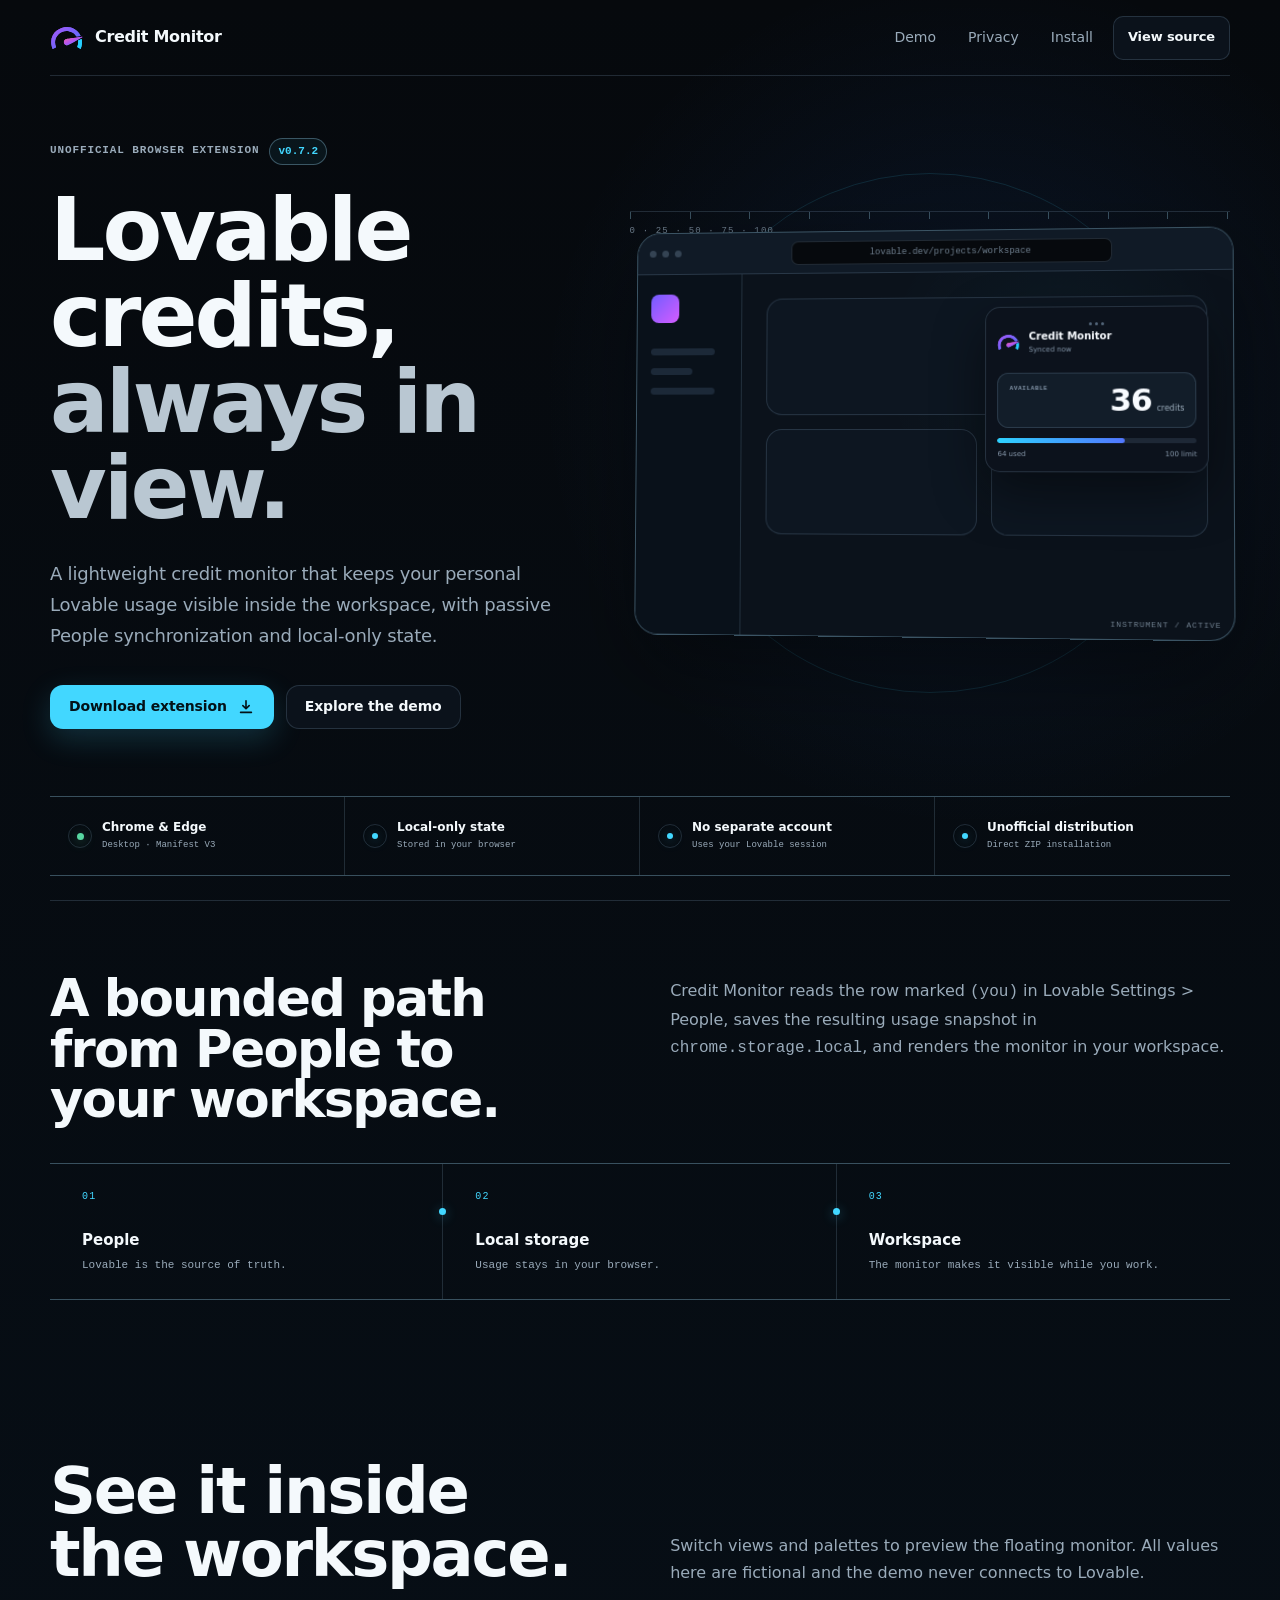
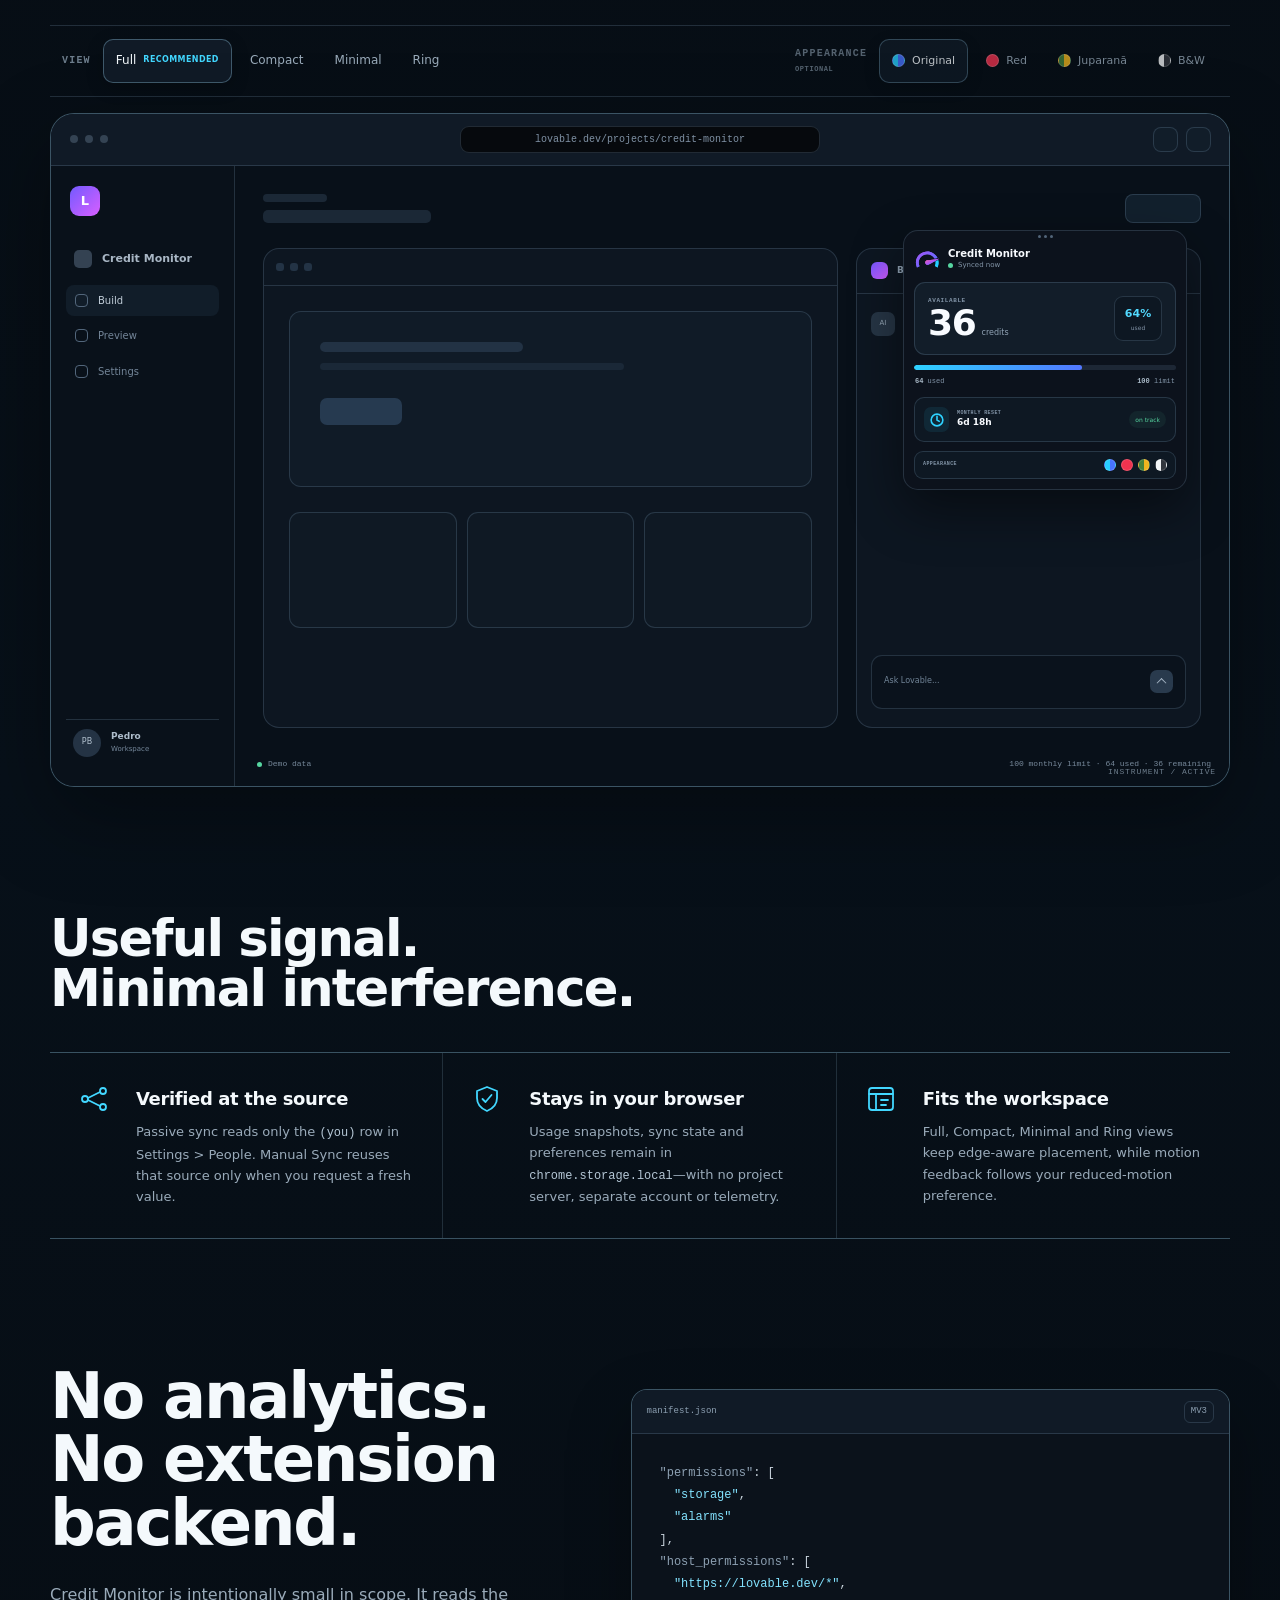
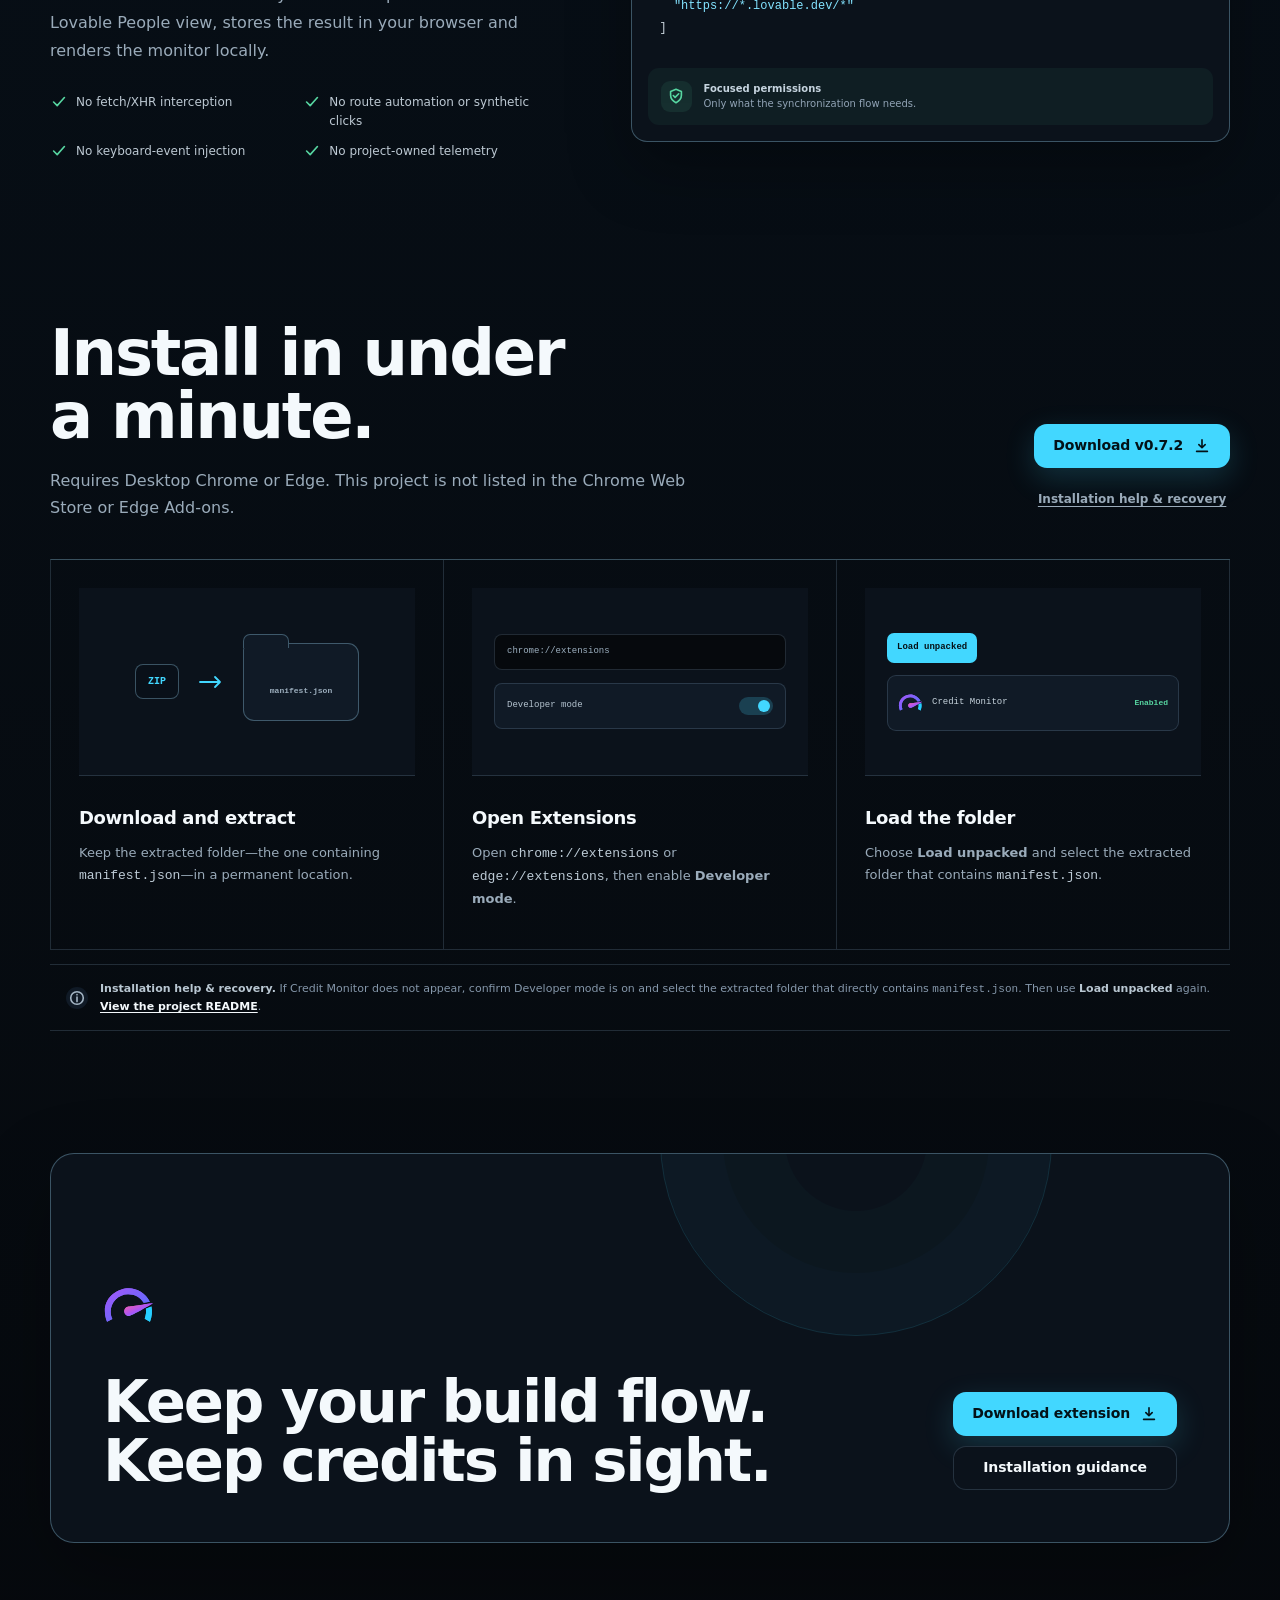
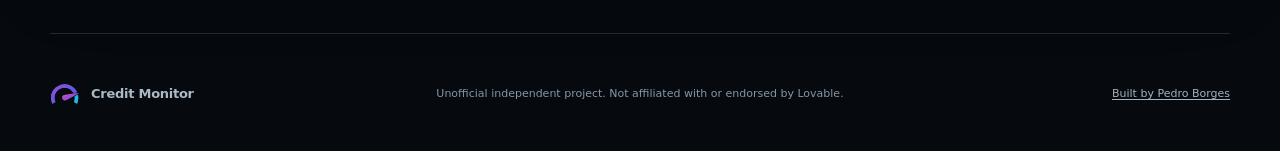
==== docs/index.html @ 92328285 "fix: address landing finish review" ====
<!doctype html>
<html lang="en">
<head>
  <meta charset="utf-8" />
  <meta name="viewport" content="width=device-width, initial-scale=1" />
  <meta name="description" content="Credit Monitor is an unofficial, privacy-first Chrome and Edge extension for monitoring Lovable credit usage." />
  <meta name="theme-color" content="#090d14" />
  <title>Credit Monitor · Lovable credit usage at a glance</title>
  <link rel="icon" type="image/png" href="assets/icon-128.png" />
  <link rel="stylesheet" href="styles.css" />
</head>
<body>
  <!--
  THESIS: Credit usage becomes a calm instrument reading, not another generic extension landing page.
  OWN-WORLD: Near-black instrument surfaces, cyan active telemetry, green confirmation, concentric credit rings, measurement ticks, evidence rails, and tabular numerals.
  STORY: See remaining credits, understand the People-to-local-storage path, explore the monitor, then install with visual proof and recovery guidance.
  FIRST VIEWPORT: A concise offer and download action sit left of an oversized monitor-in-workspace instrument; a trust rail closes the viewport.
  FORM: Instrument Panel / Confidence Layer, user-pinned direction, seed 690409fa.
  FINISH: unreviewed and undocumented is unfinished; this build ends with the finish review, the verdict, DESIGN.md, and every shipping raster carrying its provenance
  -->
  <a class="skip-link" href="#main">Skip to content</a>

  <header class="site-header">
    <a class="brand-lockup" href="#top" aria-label="Credit Monitor home">
      <img src="assets/credit-monitor-default.svg" alt="" width="34" height="34" />
      <span>Credit Monitor</span>
    </a>
    <nav class="header-actions" aria-label="Primary navigation">
      <a class="text-link" href="#demo">Demo</a>
      <a class="text-link" href="#privacy">Privacy</a>
      <a class="text-link nav-install" href="#install">Install</a>
      <a class="button button-small button-ghost header-source" href="https://github.com/borgescodes/lovable-credit-monitor">View source</a>
    </nav>
  </header>

  <main id="main">
    <section class="hero section" id="top">
      <div class="hero-copy">
        <div class="eyebrow-row">
          <span class="eyebrow">Unofficial browser extension</span>
          <span class="version-badge">v0.7.2</span>
        </div>
        <h1>Lovable credits,<br /><span>always in view.</span></h1>
        <p class="hero-lede">
          A lightweight credit monitor that keeps your personal Lovable usage visible inside the workspace, with passive People synchronization and local-only state.
        </p>
        <div class="hero-actions">
          <a class="button button-primary" href="downloads/lovable-credit-monitor-v0.7.2.zip" download>
            <span>Download extension</span>
            <svg class="button-icon" viewBox="0 0 20 20" aria-hidden="true"><path d="M10 3v9m0 0 3.5-3.5M10 12 6.5 8.5M4 16h12" /></svg>
          </a>
          <a class="button button-secondary" href="#demo">Explore the demo</a>
        </div>
      </div>

      <div class="hero-visual" aria-hidden="true">
        <div class="hero-orbit hero-orbit-one"></div>
        <div class="hero-orbit hero-orbit-two"></div>
        <div class="mini-window">
          <div class="mini-window-top">
            <span></span><span></span><span></span>
            <div class="mini-address">lovable.dev/projects/workspace</div>
          </div>
          <div class="mini-window-body">
            <div class="mini-rail">
              <div class="mini-rail-logo"></div>
              <div class="mini-rail-line"></div>
              <div class="mini-rail-line short"></div>
              <div class="mini-rail-line"></div>
            </div>
            <div class="mini-canvas">
              <div class="mini-card wide"></div>
              <div class="mini-grid">
                <div class="mini-card"></div>
                <div class="mini-card"></div>
              </div>
            </div>
            <div class="floating-product floating-product-preview" data-theme="original">
              <div class="product-grip"><span></span><span></span><span></span></div>
              <div class="product-preview-header">
                <img src="assets/credit-monitor-default.svg" alt="" />
                <div><strong>Credit Monitor</strong><small>Synced now</small></div>
              </div>
              <div class="product-balance">
                <small>AVAILABLE</small>
                <strong>36</strong>
                <span>credits</span>
              </div>
              <div class="product-progress"><span style="width:64%"></span></div>
              <div class="product-meta"><span>64 used</span><span>100 limit</span></div>
            </div>
          </div>
        </div>
      </div>

      <ul class="hero-trust-rail" aria-label="Product trust facts">
        <li class="trust-fact"><span class="trust-mark" aria-hidden="true"><i class="status-dot"></i></span><span><strong>Chrome &amp; Edge</strong><small>Desktop · Manifest V3</small></span></li>
        <li class="trust-fact"><span class="trust-mark" aria-hidden="true"></span><span><strong>Local-only state</strong><small>Stored in your browser</small></span></li>
        <li class="trust-fact"><span class="trust-mark" aria-hidden="true"></span><span><strong>No separate account</strong><small>Uses your Lovable session</small></span></li>
        <li class="trust-fact"><span class="trust-mark" aria-hidden="true"></span><span><strong>Unofficial distribution</strong><small>Direct ZIP installation</small></span></li>
      </ul>
    </section>

    <section class="mechanism-section section" id="mechanism" aria-labelledby="mechanism-title">
      <div class="section-heading compact-heading">
        <div><h2 id="mechanism-title">A bounded path from People to your workspace.</h2></div>
        <p>Credit Monitor reads the row marked <code>(you)</code> in Lovable Settings &gt; People, saves the resulting usage snapshot in <code>chrome.storage.local</code>, and renders the monitor in your workspace.</p>
      </div>
      <ol class="proof-strip" aria-label="Credit Monitor data path">
        <li><strong>People</strong><span>Lovable is the source of truth.</span></li>
        <li><strong>Local storage</strong><span>Usage stays in your browser.</span></li>
        <li><strong>Workspace</strong><span>The monitor makes it visible while you work.</span></li>
      </ol>
    </section>

    <section class="section demo-section" id="demo">
      <div class="section-heading">
        <div>
          <h2>See it inside the workspace.</h2>
        </div>
        <p>Switch views and palettes to preview the floating monitor. All values here are fictional and the demo never connects to Lovable.</p>
      </div>

      <div class="demo-controls" aria-label="Demo controls">
        <div class="control-group">
          <span class="control-label">View</span>
          <div class="segmented" role="group" aria-label="Credit Monitor view">
            <button type="button" data-view="full" data-recommended="true" aria-pressed="true">Full <small>Recommended</small></button>
            <button type="button" data-view="compact" aria-pressed="false">Compact</button>
            <button type="button" data-view="minimal" aria-pressed="false">Minimal</button>
            <button type="button" data-view="ring" aria-pressed="false">Ring</button>
          </div>
        </div>
        <div class="control-group palette-control">
          <span class="control-label">Appearance <small>Optional</small></span>
          <div class="theme-picker" role="group" aria-label="Credit Monitor palette">
            <button type="button" class="theme-chip original" data-theme="original" aria-pressed="true"><i aria-hidden="true"></i>Original</button>
            <button type="button" class="theme-chip red" data-theme="red" aria-pressed="false"><i aria-hidden="true"></i>Red</button>
            <button type="button" class="theme-chip juparana" data-theme="juparana" aria-pressed="false"><i aria-hidden="true"></i>Juparanã</button>
            <button type="button" class="theme-chip mono" data-theme="mono" aria-pressed="false"><i aria-hidden="true"></i>B&W</button>
          </div>
        </div>
      </div>

      <div class="workspace-shell">
        <div class="workspace-topbar">
          <div class="window-dots"><span></span><span></span><span></span></div>
          <div class="workspace-url">lovable.dev/projects/credit-monitor</div>
          <div class="workspace-top-actions"><span></span><span></span></div>
        </div>
        <div class="workspace-body">
          <aside class="workspace-sidebar" aria-hidden="true">
            <div class="workspace-logo">L</div>
            <div class="sidebar-project"><span></span><strong>Credit Monitor</strong></div>
            <div class="sidebar-nav active"><span></span>Build</div>
            <div class="sidebar-nav"><span></span>Preview</div>
            <div class="sidebar-nav"><span></span>Settings</div>
            <div class="sidebar-spacer"></div>
            <div class="sidebar-user"><span>PB</span><div><strong>Pedro</strong><small>Workspace</small></div></div>
          </aside>

          <div class="workspace-content" aria-hidden="true">
            <div class="workspace-page-head">
              <div><span class="skeleton sm"></span><span class="skeleton lg"></span></div>
              <div class="fake-button"></div>
            </div>
            <div class="workspace-grid">
              <div class="workspace-main-card">
                <div class="card-toolbar"><span></span><span></span><span></span></div>
                <div class="mock-ui-block hero-block"><span></span><span></span><div></div></div>
                <div class="mock-ui-row"><div></div><div></div><div></div></div>
              </div>
              <div class="workspace-chat-card">
                <div class="chat-head"><span></span><strong>Build with Lovable</strong></div>
                <div class="chat-message"><span class="avatar">AI</span><p>I updated the dashboard layout and kept the interaction compact.</p></div>
                <div class="chat-message user"><p>Keep the credit monitor visible while I work.</p><span class="avatar">PB</span></div>
                <div class="chat-input"><span>Ask Lovable...</span><i aria-hidden="true"></i></div>
              </div>
            </div>
          </div>

          <div id="credit-monitor-demo" class="credit-monitor" data-view="full" data-theme="original" aria-label="Simulated Credit Monitor widget">
            <div class="monitor-full monitor-view">
              <div class="monitor-grip" aria-hidden="true"><i></i><i></i><i></i></div>
              <header class="monitor-header">
                <div class="monitor-title">
                  <img src="assets/credit-monitor-default.svg" alt="" />
                  <div><strong>Credit Monitor</strong><span><i></i> Synced now</span></div>
                </div>
              </header>
              <div class="monitor-body">
                <div class="balance-card">
                  <div><span class="micro-label">AVAILABLE</span><strong data-value="remaining">36</strong><small>credits</small></div>
                  <div class="usage-pill"><b data-value="percent">64%</b><span>used</span></div>
                </div>
                <div class="progress-track"><span data-progress></span></div>
                <div class="progress-meta"><span><b data-value="used">64</b> used</span><span><b data-value="limit">100</b> limit</span></div>
                <div class="reset-card"><span class="reset-icon" aria-hidden="true"><svg class="ui-icon" viewBox="0 0 20 20"><circle cx="10" cy="10" r="6.5" /><path d="M10 6v4l2.5 1.5" /></svg></span><div><small>MONTHLY RESET</small><strong data-value="reset">6d 18h</strong></div><span class="reset-status">on track</span></div>
                <div class="palette-row"><span>APPEARANCE</span><div aria-hidden="true"><i></i><i></i><i></i><i></i></div></div>
              </div>
            </div>

            <div class="monitor-compact monitor-view">
              <div class="monitor-grip" aria-hidden="true"><i></i><i></i><i></i></div>
              <header class="monitor-header compact-head">
                <div class="monitor-title"><img src="assets/credit-monitor-default.svg" alt="" /><div><strong>Credit Monitor</strong><span><i></i> Synced</span></div></div>
              </header>
              <div class="compact-balance"><div><small>AVAILABLE</small><strong data-value="remaining">36</strong><span>credits</span></div><b data-value="percent">64%</b></div>
              <div class="progress-track"><span data-progress></span></div>
              <div class="progress-meta compact-meta"><span><b data-value="used">64</b> used</span><span><b data-value="reset">6d 18h</b></span></div>
            </div>

            <div class="monitor-minimal monitor-view">
              <div class="monitor-grip minimal-grip" aria-hidden="true"><i></i><i></i><i></i></div>
              <div class="minimal-top"><strong data-value="remaining">36</strong><span data-value="percent">64%</span></div>
              <small><b data-value="used">64</b> / <b data-value="limit">100</b> used</small>
              <div class="progress-track minimal-progress"><span data-progress></span></div>
            </div>

            <div class="monitor-ring monitor-view">
              <div class="ring-shell">
                <svg viewBox="0 0 80 80" aria-hidden="true">
                  <circle class="ring-track" cx="40" cy="40" r="34"></circle>
                  <circle class="ring-progress" data-ring cx="40" cy="40" r="34"></circle>
                </svg>
                <strong data-value="remaining">36</strong>
              </div>
            </div>
          </div>

          <div class="demo-caption">
            <span><i class="status-dot"></i> Demo data</span>
            <span>100 monthly limit · 64 used · 36 remaining</span>
          </div>
        </div>
      </div>
    </section>

    <section class="capabilities-section section" id="features">
      <div class="section-heading compact-heading">
        <div><h2>Useful signal. Minimal interference.</h2></div>
      </div>
      <div class="evidence-groups">
        <article class="evidence-group">
          <svg class="evidence-icon" viewBox="0 0 32 32" aria-hidden="true"><circle cx="7" cy="16" r="3" /><circle cx="25" cy="8" r="3" /><circle cx="25" cy="24" r="3" /><path d="M10 15 22 9m-12 8 12 6" /></svg>
          <div><h3>Verified at the source</h3><p>Passive sync reads only the <code>(you)</code> row in Settings &gt; People. Manual Sync reuses that source only when you request a fresh value.</p></div>
        </article>
        <article class="evidence-group">
          <svg class="evidence-icon" viewBox="0 0 32 32" aria-hidden="true"><path d="M16 4 26 8v7c0 6.5-4.1 10.6-10 13-5.9-2.4-10-6.5-10-13V8l10-4Z" /><path d="m11.5 16 3 3 6-7" /></svg>
          <div><h3>Stays in your browser</h3><p>Usage snapshots, sync state and preferences remain in <code>chrome.storage.local</code>—with no project server, separate account or telemetry.</p></div>
        </article>
        <article class="evidence-group">
          <svg class="evidence-icon" viewBox="0 0 32 32" aria-hidden="true"><rect x="4" y="5" width="24" height="22" rx="3" /><path d="M4 11h24M11 11v16M16 17h7m-7 5h5" /></svg>
          <div><h3>Fits the workspace</h3><p>Full, Compact, Minimal and Ring views keep edge-aware placement, while motion feedback follows your reduced-motion preference.</p></div>
        </article>
      </div>
    </section>

    <section class="privacy-section section" id="privacy">
      <div class="privacy-copy">
        <h2>No analytics.<br />No extension backend.</h2>
        <p>Credit Monitor is intentionally small in scope. It reads the Lovable People view, stores the result in your browser and renders the monitor locally.</p>
        <ul class="privacy-list">
          <li><span aria-hidden="true"><svg class="ui-icon" viewBox="0 0 20 20"><path d="m4 10 4 4 8-9" /></svg></span>No fetch/XHR interception</li>
          <li><span aria-hidden="true"><svg class="ui-icon" viewBox="0 0 20 20"><path d="m4 10 4 4 8-9" /></svg></span>No route automation or synthetic clicks</li>
          <li><span aria-hidden="true"><svg class="ui-icon" viewBox="0 0 20 20"><path d="m4 10 4 4 8-9" /></svg></span>No keyboard-event injection</li>
          <li><span aria-hidden="true"><svg class="ui-icon" viewBox="0 0 20 20"><path d="m4 10 4 4 8-9" /></svg></span>No project-owned telemetry</li>
        </ul>
      </div>
      <div class="permissions-card">
        <div class="permissions-head"><span>manifest.json</span><span>MV3</span></div>
        <pre><code><span class="code-muted">"permissions"</span>: [
  <span class="code-value">"storage"</span>,
  <span class="code-value">"alarms"</span>
],
<span class="code-muted">"host_permissions"</span>: [
  <span class="code-value">"https://lovable.dev/*"</span>,
  <span class="code-value">"https://*.lovable.dev/*"</span>
]</code></pre>
        <div class="permissions-note"><span class="shield" aria-hidden="true"><svg class="ui-icon" viewBox="0 0 20 20"><path d="M10 2.5 16 5v4.2c0 3.9-2.4 6.4-6 8.3-3.6-1.9-6-4.4-6-8.3V5l6-2.5Z" /><path d="m7 9.5 2 2 4-4" /></svg></span><p><strong>Focused permissions</strong><br />Only what the synchronization flow needs.</p></div>
      </div>
    </section>

    <section class="install-section section" id="install">
      <div class="section-heading">
        <div><h2>Install in under a minute.</h2><p>Requires Desktop Chrome or Edge. This project is not listed in the Chrome Web Store or Edge Add-ons.</p></div>
        <div class="install-actions">
          <a class="button button-primary" href="downloads/lovable-credit-monitor-v0.7.2.zip" download>Download v0.7.2 <svg class="button-icon" viewBox="0 0 20 20" aria-hidden="true"><path d="M10 3v9m0 0 3.5-3.5M10 12 6.5 8.5M4 16h12" /></svg></a>
          <a class="install-help-link" href="#installation-help">Installation help &amp; recovery</a>
        </div>
      </div>
      <div class="install-walkthrough" aria-label="Illustrated manual installation guide">
        <article class="install-step" data-step="01">
          <div class="install-illustration download-illustration" aria-hidden="true">
            <span class="archive-chip">ZIP</span><svg class="illustration-arrow" viewBox="0 0 28 20" aria-hidden="true"><path d="M3 10h20m0 0-5-5m5 5-5 5" /></svg>
            <span class="folder-shape"><i></i><b>manifest.json</b></span>
          </div>
          <h3>Download and extract</h3>
          <p>Keep the extracted folder—the one containing <code>manifest.json</code>—in a permanent location.</p>
        </article>
        <article class="install-step" data-step="02">
          <div class="install-illustration browser-illustration" aria-hidden="true">
            <span class="browser-address">chrome://extensions</span>
            <span class="developer-toggle">Developer mode <i></i></span>
          </div>
          <h3>Open Extensions</h3>
          <p>Open <code>chrome://extensions</code> or <code>edge://extensions</code>, then enable <strong>Developer mode</strong>.</p>
        </article>
        <article class="install-step" data-step="03">
          <div class="install-illustration result-illustration" aria-hidden="true">
            <span class="load-unpacked-control">Load unpacked</span>
            <span class="extension-result"><img src="assets/credit-monitor-default.svg" alt="" />Credit Monitor <b>Enabled</b></span>
          </div>
          <h3>Load the folder</h3>
          <p>Choose <strong>Load unpacked</strong> and select the extracted folder that contains <code>manifest.json</code>.</p>
        </article>
      </div>
      <div class="install-footnote" id="installation-help">
        <span aria-hidden="true"><svg class="ui-icon" viewBox="0 0 20 20"><circle cx="10" cy="10" r="7" /><path d="M10 9v5M10 6.3v.2" /></svg></span>
        <p><strong>Installation help &amp; recovery.</strong> If Credit Monitor does not appear, confirm Developer mode is on and select the extracted folder that directly contains <code>manifest.json</code>. Then use <strong>Load unpacked</strong> again. <a href="https://github.com/borgescodes/lovable-credit-monitor">View the project README</a>.</p>
      </div>
    </section>

    <section class="final-cta section">
      <div>
        <img src="assets/credit-monitor-default.svg" alt="" />
        <h2>Keep your build flow.<br />Keep credits in sight.</h2>
      </div>
      <div class="final-actions">
        <a class="button button-primary" href="downloads/lovable-credit-monitor-v0.7.2.zip" download>Download extension <svg class="button-icon" viewBox="0 0 20 20" aria-hidden="true"><path d="M10 3v9m0 0 3.5-3.5M10 12 6.5 8.5M4 16h12" /></svg></a>
        <a class="button button-secondary" href="#installation-help">Installation guidance</a>
      </div>
    </section>
  </main>

  <footer class="site-footer">
    <div class="brand-lockup footer-brand"><img src="assets/credit-monitor-default.svg" alt="" width="30" height="30" /><span>Credit Monitor</span></div>
    <p>Unofficial independent project. Not affiliated with or endorsed by Lovable.</p>
    <a href="https://github.com/borgescodes">Built by Pedro Borges</a>
  </footer>

  <script src="demo.js"></script>
</body>
</html>
---- docs/styles.css ----
:root {
  color-scheme: dark;
  --page: #06090d;
  --page-raised: #091019;
  --panel: #0b121b;
  --panel-raised: #101a26;
  --line: rgba(154, 196, 224, 0.18);
  --line-strong: rgba(154, 212, 239, 0.34);
  --text: #f4f9fc;
  --muted: #9aabba;
  --faint: #6d7d8c;
  --cyan: #42d7ff;
  --cyan-deep: #2878ff;
  --green: #57d6a1;
  --danger: #ff6577;
  --touch-target: 44px;
  --max: 1180px;
  --radius-sm: 10px;
  --radius-md: 16px;
  --radius-lg: 24px;
  font-family: "Segoe UI Variable", "Segoe UI", ui-sans-serif, system-ui, sans-serif;
}

* { box-sizing: border-box; }
html { scroll-behavior: smooth; scrollbar-color: var(--line-strong) var(--page); }
body {
  min-width: 320px;
  margin: 0;
  color: var(--text);
  background: radial-gradient(circle at 76% 8%, rgba(40, 120, 255, .1), transparent 27rem), linear-gradient(180deg, var(--page), #071019 48%, var(--page));
  font-size: 16px;
  line-height: 1.55;
  -webkit-font-smoothing: antialiased;
}
::selection { color: #031014; background: var(--cyan); }
::-webkit-scrollbar { width: 11px; height: 11px; }
::-webkit-scrollbar-track { background: var(--page); }
::-webkit-scrollbar-thumb { border: 3px solid var(--page); border-radius: 999px; background: var(--line-strong); }
img { display: block; max-width: 100%; }
a { color: inherit; text-underline-offset: .22em; }
button, a { -webkit-tap-highlight-color: transparent; }
button { color: inherit; font: inherit; }
code, pre, .version-badge, .control-label, .demo-caption, .proof-strip, .hero-trust-rail, .permissions-head, .install-step::before, .archive-chip, .browser-address, .developer-toggle, .load-unpacked-control, .extension-result, .micro-label, .progress-meta, .palette-row > span {
  font-family: ui-monospace, "SFMono-Regular", Consolas, monospace;
  font-variant-numeric: tabular-nums;
}

.skip-link {
  position: fixed; z-index: 100; top: 12px; left: 16px;
  min-height: var(--touch-target); padding: 10px 14px;
  border-radius: var(--radius-sm); color: #031014; background: var(--cyan);
  transform: translateY(-160%); transition: transform 180ms cubic-bezier(.2, .8, .2, 1);
}
.skip-link:focus { transform: translateY(0); }
.site-header {
  width: min(var(--max), calc(100% - 40px)); min-height: 76px; margin: 0 auto;
  display: flex; align-items: center; justify-content: space-between; gap: 24px;
  border-bottom: 1px solid var(--line);
}
.brand-lockup { min-height: var(--touch-target); display: inline-flex; align-items: center; gap: 11px; text-decoration: none; font-weight: 720; letter-spacing: -.02em; }
.brand-lockup img { width: 34px; height: 34px; object-fit: contain; }
.header-actions { display: flex; align-items: center; gap: 8px; }
.text-link {
  min-height: var(--touch-target); padding: 0 12px; display: inline-flex; align-items: center;
  color: var(--muted); text-decoration: none; font-size: 14px;
  transition: color 180ms cubic-bezier(.2, .8, .2, 1);
}
.text-link:hover { color: var(--text); }
.button {
  min-height: var(--touch-target); padding: 0 18px;
  display: inline-flex; align-items: center; justify-content: center; gap: 10px;
  border: 1px solid transparent; border-radius: 13px; text-decoration: none;
  font-size: 14px; font-weight: 700; letter-spacing: -.01em;
}
.button:hover { transform: translateY(-2px); }
.button:active { transform: translateY(0); }
.button:focus-visible, button:focus-visible, a:focus-visible { outline: 2px solid var(--cyan); outline-offset: 3px; }
.button-primary { color: #031218; background: var(--cyan); box-shadow: 0 10px 30px rgba(66, 215, 255, .18); }
.button-primary:hover { background: #7be5ff; box-shadow: 0 14px 38px rgba(66, 215, 255, .25); }
.button-secondary, .button-ghost { color: var(--text); border-color: var(--line); background: var(--panel); }
.button-secondary:hover, .button-ghost:hover { border-color: var(--line-strong); background: var(--panel-raised); }
.button-small { padding-inline: 14px; border-radius: var(--radius-sm); font-size: 13px; }
.button-icon, .ui-icon, .evidence-icon, .illustration-arrow { fill: none; stroke: currentColor; stroke-width: 1.8; stroke-linecap: round; stroke-linejoin: round; }
.button-icon { width: 18px; height: 18px; }
.ui-icon { width: 18px; height: 18px; }

.section { width: min(var(--max), calc(100% - 40px)); margin: 0 auto; }
.hero {
  min-height: calc(100svh - 76px); padding: 46px 0 24px;
  display: grid; grid-template-columns: .92fr 1.08fr; align-items: center; gap: 20px 68px;
}
.hero-copy { position: relative; z-index: 2; }
.eyebrow-row { display: flex; align-items: center; gap: 10px; margin-bottom: 22px; }
.eyebrow { color: var(--muted); font: 700 11px/1.25 ui-monospace, "SFMono-Regular", Consolas, monospace; letter-spacing: .08em; text-transform: uppercase; }
.version-badge { padding: 4px 8px; border: 1px solid var(--line-strong); border-radius: 999px; color: var(--cyan); background: rgba(66, 215, 255, .06); font-size: 11px; font-weight: 700; }
.hero h1, .section-heading h2, .privacy-copy h2, .final-cta h2 { margin: 0; line-height: .99; letter-spacing: -.035em; text-wrap: balance; }
.hero h1 { max-width: 630px; font-size: clamp(3.5rem, 6.8vw, 5.8rem); font-weight: 760; }
.hero h1 span { color: #b9c7d2; }
.hero-lede { max-width: 66ch; margin: 28px 0 0; color: var(--muted); font-size: 18px; line-height: 1.7; letter-spacing: -.012em; }
.hero-actions { display: flex; flex-wrap: wrap; gap: 12px; margin-top: 34px; }
.status-dot { width: 7px; height: 7px; display: inline-block; border-radius: 50%; background: var(--green); box-shadow: 0 2px 12px rgba(87, 214, 161, .45); }
.hero-trust-rail { grid-column: 1 / -1; align-self: end; padding: 0; margin: 0; display: grid; grid-template-columns: repeat(4, 1fr); border-block: 1px solid var(--line-strong); list-style: none; }
.hero-trust-rail li { min-width: 0; min-height: 78px; padding: 15px 18px; display: grid; grid-template-columns: 24px 1fr; align-items: center; gap: 10px; border-right: 1px solid var(--line); }
.hero-trust-rail li:last-child { border-right: 0; }
.hero-trust-rail li > span:last-child { min-width: 0; display: flex; flex-direction: column; }
.hero-trust-rail strong { color: var(--text); font: 700 12px/1.25 "Segoe UI Variable", "Segoe UI", ui-sans-serif, system-ui, sans-serif; }
.hero-trust-rail small { margin-top: 4px; color: var(--muted); font-size: 9px; line-height: 1.35; }
.trust-mark { width: 24px; height: 24px; display: grid; place-items: center; border: 1px solid var(--line); border-radius: 50%; }
.trust-mark::before { content: ""; width: 6px; height: 6px; border-radius: 50%; background: var(--cyan); box-shadow: 0 2px 12px rgba(66, 215, 255, .35); }
.hero-trust-rail li:first-child .trust-mark::before { display: none; }

.hero-visual { position: relative; min-height: 530px; display: grid; place-items: center; isolation: isolate; }
.hero-visual::before {
  content: "0  ·  25  ·  50  ·  75  ·  100"; position: absolute; z-index: -1; inset: 8% 0 auto;
  padding-top: 15px; border-top: 1px solid var(--line); color: var(--faint);
  background: repeating-linear-gradient(90deg, var(--line-strong) 0 1px, transparent 1px 9.95%); background-size: 100% 7px; background-repeat: no-repeat;
  font: 9px/1 ui-monospace, "SFMono-Regular", Consolas, monospace; letter-spacing: .13em; text-align: justify;
}
.hero-orbit { position: absolute; z-index: -1; border: 1px solid rgba(66, 215, 255, .13); border-radius: 50%; }
.hero-orbit-one { width: 520px; height: 520px; }
.hero-orbit-two { width: 390px; height: 390px; border-color: rgba(40, 120, 255, .15); }
.hero-orbit::after { content: ""; position: absolute; top: 17%; left: 13%; width: 7px; height: 7px; border-radius: 50%; background: var(--cyan); box-shadow: 0 2px 18px rgba(66, 215, 255, .55); }
.hero-orbit-two::after { inset: auto 5% 27% auto; background: var(--cyan-deep); }

.mini-window, .instrument-plate { position: relative; overflow: hidden; border-radius: var(--radius-lg); background: var(--panel); box-shadow: 0 34px 90px rgba(0, 0, 0, .42); }
.mini-window { width: min(620px, 100%); height: 408px; border: 1px solid var(--line-strong); transform: perspective(1200px) rotateY(-4deg) rotateX(1.5deg); }
.mini-window::after, .workspace-shell::after { content: "INSTRUMENT / ACTIVE"; position: absolute; right: 13px; bottom: 10px; color: var(--faint); font: 8px/1 ui-monospace, "SFMono-Regular", Consolas, monospace; letter-spacing: .11em; pointer-events: none; }
.mini-window-top { height: 42px; padding: 0 12px; display: flex; align-items: center; gap: 6px; border-bottom: 1px solid var(--line); background: var(--panel-raised); }
.mini-window-top > span { width: 7px; height: 7px; border-radius: 50%; background: #344353; }
.mini-address { width: 56%; height: 24px; margin: 0 auto; display: grid; place-items: center; color: var(--faint); border: 1px solid var(--line); border-radius: 7px; background: var(--page); font: 9px ui-monospace, "SFMono-Regular", Consolas, monospace; }
.mini-window-body { position: relative; height: calc(100% - 42px); display: grid; grid-template-columns: 108px 1fr; }
.mini-rail { padding: 20px 14px; border-right: 1px solid var(--line); background: #09111a; }
.mini-rail-logo { width: 29px; height: 29px; margin-bottom: 26px; border-radius: 8px; background: linear-gradient(135deg, #715cff, #d55cff); }
.mini-rail-line { width: 66px; height: 7px; margin: 13px 0; border-radius: 999px; background: #1c2938; }
.mini-rail-line.short { width: 43px; }
.mini-canvas { padding: 25px; background: radial-gradient(circle at 65% 25%, rgba(66, 215, 255, .045), transparent 42%); }
.mini-card { min-height: 106px; border: 1px solid var(--line); border-radius: var(--radius-md); background: #0d1621; }
.mini-card.wide { min-height: 118px; margin-bottom: 14px; }
.mini-grid { display: grid; grid-template-columns: 1fr 1fr; gap: 14px; }
.floating-product-preview { position: absolute; top: 35px; right: 24px; width: 220px; padding: 11px; }

.floating-product, .credit-monitor {
  --product-accent: #2ed2ff; --product-accent-2: #5277ff; --product-panel: #0c121c; --product-card: #121d29; --product-line: rgba(154, 196, 224, .18);
  color: #f8fbff; border: 1px solid var(--product-line); border-radius: 15px; background: var(--product-panel); box-shadow: 0 20px 52px rgba(0, 0, 0, .46);
}
.floating-product[data-theme="red"], .credit-monitor[data-theme="red"] { --product-accent: #ef334f; --product-accent-2: #8b2738; --product-panel: #190f14; --product-card: #23131a; }
.floating-product[data-theme="juparana"], .credit-monitor[data-theme="juparana"] { --product-accent: #70a95c; --product-accent-2: #eeb41e; --product-panel: #111911; --product-card: #182317; }
.floating-product[data-theme="mono"], .credit-monitor[data-theme="mono"] { --product-accent: #f1f3f5; --product-accent-2: #8f98a5; --product-panel: #101114; --product-card: #1b1d21; }
.product-grip, .monitor-grip { height: 10px; display: flex; align-items: center; justify-content: center; gap: 3px; }
.product-grip span, .monitor-grip i { width: 3px; height: 3px; border-radius: 50%; background: #526579; }
.product-preview-header { display: flex; align-items: center; gap: 8px; }
.product-preview-header img { width: 23px; height: 23px; }
.product-preview-header div { flex: 1; display: flex; flex-direction: column; }
.product-preview-header strong { font-size: 10px; }
.product-preview-header small { color: #8294a7; font-size: 7px; }
.product-balance { margin-top: 18px; padding: 11px; display: flex; align-items: baseline; gap: 5px; border: 1px solid var(--product-line); border-radius: 11px; background: var(--product-card); }
.product-balance small { align-self: flex-start; margin-right: auto; color: #8294a7; font: 600 6px ui-monospace, "SFMono-Regular", Consolas, monospace; letter-spacing: .1em; }
.product-balance strong { font-size: 31px; line-height: 1; letter-spacing: -.035em; font-variant-numeric: tabular-nums; }
.product-balance span { color: #9aabba; font-size: 8px; }
.product-progress, .progress-track { height: 5px; overflow: hidden; border-radius: 999px; background: rgba(113, 140, 173, .18); }
.product-progress { margin-top: 10px; }
.product-progress span, .progress-track span { display: block; height: 100%; border-radius: inherit; background: linear-gradient(90deg, var(--product-accent), var(--product-accent-2)); }
.product-meta { margin-top: 6px; display: flex; justify-content: space-between; color: #8394a7; font-size: 7px; font-variant-numeric: tabular-nums; }

.mechanism-section { padding: 72px 0 34px; border-top: 1px solid var(--line); }
.section-heading { margin-bottom: 38px; display: flex; align-items: end; justify-content: space-between; gap: 60px; }
.section-heading h2, .privacy-copy h2 { max-width: 760px; font-size: clamp(2.6rem, 5vw, 4.5rem); font-weight: 740; }
.section-heading > p, .section-heading > div > p { max-width: 55ch; margin: 0; color: var(--muted); line-height: 1.7; }
.compact-heading { align-items: start; }
.compact-heading h2 { max-width: 720px; font-size: clamp(2rem, 4vw, 3.6rem); }
.compact-heading p { padding-top: 4px; }
.proof-strip, .trust-rail { padding: 0; margin: 0; display: grid; grid-template-columns: repeat(3, 1fr); border-block: 1px solid var(--line-strong); list-style: none; counter-reset: path; }
.proof-strip li, .trust-rail > * { position: relative; min-height: 132px; padding: 25px 32px; border-right: 1px solid var(--line); counter-increment: path; }
.proof-strip li:last-child, .trust-rail > *:last-child { border-right: 0; }
.proof-strip li::before { content: "0" counter(path); display: block; margin-bottom: 24px; color: var(--cyan); font-size: 10px; letter-spacing: .12em; }
.proof-strip li:not(:last-child)::after { content: ""; position: absolute; z-index: 2; top: 44px; right: -4px; width: 7px; height: 7px; border-radius: 50%; background: var(--cyan); box-shadow: 0 2px 12px rgba(66, 215, 255, .4); }
.proof-strip strong, .proof-strip span { display: block; }
.proof-strip strong { font-family: "Segoe UI Variable", "Segoe UI", ui-sans-serif, system-ui, sans-serif; font-size: 15px; }
.proof-strip span { margin-top: 5px; color: var(--muted); font-size: 11px; line-height: 1.55; }

.demo-section, .capabilities-section, .privacy-section, .install-section { padding-top: 126px; }
.demo-controls {
  min-height: 72px; margin-bottom: 16px; padding: 10px 12px;
  display: flex; align-items: center; justify-content: space-between; gap: 18px;
  border-block: 1px solid var(--line);
}
.control-group { display: flex; align-items: center; gap: 12px; }
.control-label { color: var(--faint); font-size: 10px; font-weight: 700; letter-spacing: .12em; text-transform: uppercase; }
.control-label small { display: block; margin-top: 2px; color: var(--faint); font-size: 7px; letter-spacing: .08em; }
.segmented, .theme-picker { display: flex; align-items: center; gap: 5px; }
.segmented button, .theme-chip {
  min-height: var(--touch-target); padding: 0 12px;
  border: 1px solid transparent; border-radius: var(--radius-sm);
  color: var(--muted); background: transparent; cursor: pointer; font-size: 12px;
}
.segmented button:hover, .theme-chip:hover { color: var(--text); background: var(--panel-raised); }
.segmented button[aria-pressed="true"], .theme-chip[aria-pressed="true"] { color: var(--text); border-color: var(--line-strong); background: var(--panel-raised); box-shadow: 0 5px 18px rgba(0, 0, 0, .2); }
.segmented button[data-recommended="true"] { display: inline-flex; align-items: center; gap: 7px; }
.segmented button[data-recommended="true"] small { color: var(--cyan); font-size: 8px; font-weight: 800; letter-spacing: .05em; text-transform: uppercase; }
.palette-control { opacity: .76; transition: opacity 180ms cubic-bezier(.2, .8, .2, 1); }
.palette-control:hover, .palette-control:focus-within { opacity: 1; }
.palette-control .theme-chip { font-size: 11px; }
.theme-chip { display: inline-flex; align-items: center; gap: 7px; }
.theme-chip i { width: 13px; height: 13px; border: 1px solid rgba(255, 255, 255, .22); border-radius: 50%; background: linear-gradient(90deg, #27ceff 50%, #4773ff 50%); }
.theme-chip.red i { background: #ef334f; }
.theme-chip.juparana i { background: linear-gradient(90deg, #45813c 50%, #eeb41e 50%); }
.theme-chip.mono i { background: linear-gradient(90deg, #f1f3f5 50%, #34383f 50%); }

.workspace-shell, .instrument-plate {
  position: relative; overflow: hidden;
  border: 1px solid var(--line-strong); border-radius: var(--radius-lg);
  background: var(--panel); box-shadow: 0 30px 82px rgba(0, 0, 0, .34);
}
.workspace-topbar { height: 52px; display: grid; grid-template-columns: 110px 1fr 110px; align-items: center; border-bottom: 1px solid var(--line); background: var(--panel-raised); }
.window-dots { padding-left: 19px; display: flex; gap: 7px; }
.window-dots span { width: 8px; height: 8px; border-radius: 50%; background: #344353; }
.workspace-url { min-width: 360px; padding: 7px 16px; justify-self: center; overflow: hidden; color: #7f91a4; border: 1px solid var(--line); border-radius: 9px; background: var(--page); font: 10px ui-monospace, "SFMono-Regular", Consolas, monospace; text-align: center; text-overflow: ellipsis; white-space: nowrap; }
.workspace-top-actions { padding-right: 18px; justify-self: end; display: flex; gap: 8px; }
.workspace-top-actions span { width: 25px; height: 25px; border: 1px solid var(--line); border-radius: 8px; background: #111d29; }
.workspace-body { position: relative; min-height: 620px; display: grid; grid-template-columns: 184px 1fr; overflow: hidden; }
.workspace-sidebar { padding: 20px 15px; display: flex; flex-direction: column; border-right: 1px solid var(--line); background: #09111a; }
.workspace-logo { width: 30px; height: 30px; margin: 0 4px 24px; display: grid; place-items: center; border-radius: 9px; color: white; background: linear-gradient(135deg, #735aff, #d85fff); font-size: 13px; font-weight: 900; }
.sidebar-project, .sidebar-nav, .sidebar-user { display: flex; align-items: center; gap: 10px; }
.sidebar-project { padding: 10px 8px 15px; color: #a9b7c5; font-size: 11px; }
.sidebar-project span { width: 18px; height: 18px; border-radius: 5px; background: #344252; }
.sidebar-nav { margin: 2px 0; padding: 8px 9px; color: #738598; border-radius: 8px; font-size: 10px; }
.sidebar-nav span { width: 13px; height: 13px; border: 1px solid #52667b; border-radius: 4px; }
.sidebar-nav.active { color: #c1cdd8; background: #111d29; }
.sidebar-spacer { flex: 1; }
.sidebar-user { padding: 9px 7px; border-top: 1px solid var(--line); }
.sidebar-user > span { width: 28px; height: 28px; display: grid; place-items: center; border-radius: 50%; color: #b2c1cf; background: #243344; font-size: 8px; }
.sidebar-user div { display: flex; flex-direction: column; }
.sidebar-user strong { color: #aebdcb; font-size: 9px; }
.sidebar-user small { color: #75879a; font-size: 7px; }
.workspace-content { padding: 28px; background: #081019; }
.workspace-page-head { margin-bottom: 25px; display: flex; align-items: center; justify-content: space-between; }
.workspace-page-head > div:first-child { display: flex; flex-direction: column; gap: 8px; }
.skeleton { height: 8px; display: block; border-radius: 5px; background: #1b2836; }
.skeleton.sm { width: 64px; }
.skeleton.lg { width: 168px; height: 13px; }
.fake-button { width: 76px; height: 29px; border: 1px solid var(--line); border-radius: 8px; background: #12202d; }
.workspace-grid { display: grid; grid-template-columns: 1.25fr .75fr; gap: 18px; }
.workspace-main-card, .workspace-chat-card { min-height: 480px; overflow: hidden; border: 1px solid var(--line); border-radius: var(--radius-md); background: #0d1621; }
.card-toolbar { height: 37px; padding: 0 12px; display: flex; align-items: center; gap: 6px; border-bottom: 1px solid var(--line); }
.card-toolbar span { width: 8px; height: 8px; border-radius: 3px; background: #233345; }
.mock-ui-block { margin: 25px; border: 1px solid var(--line); border-radius: 12px; background: #101b27; }
.hero-block { height: 176px; padding: 30px; }
.hero-block > span { width: 44%; height: 10px; margin-bottom: 11px; display: block; border-radius: 6px; background: #223244; }
.hero-block > span:nth-child(2) { width: 66%; height: 7px; background: #1a2837; }
.hero-block div { width: 82px; height: 27px; margin-top: 28px; border-radius: 7px; background: #263a50; }
.mock-ui-row { margin: 0 25px; display: grid; grid-template-columns: repeat(3, 1fr); gap: 10px; }
.mock-ui-row div { height: 116px; border: 1px solid var(--line); border-radius: 11px; background: #0f1924; }
.workspace-chat-card { position: relative; }
.chat-head { height: 45px; padding: 0 14px; display: flex; align-items: center; gap: 9px; border-bottom: 1px solid var(--line); }
.chat-head span { width: 17px; height: 17px; border-radius: 6px; background: linear-gradient(135deg, #7357ff, #d05cff); }
.chat-head strong { color: #91a3b5; font-size: 9px; }
.chat-message { padding: 18px 14px 4px; display: flex; gap: 9px; }
.chat-message .avatar { flex: 0 0 24px; width: 24px; height: 24px; display: grid; place-items: center; border-radius: 7px; color: #9aabba; background: #263545; font-size: 7px; }
.chat-message p { margin: 0; padding: 9px 10px; color: #899bad; border-radius: 10px; background: #121d29; font-size: 8px; line-height: 1.5; }
.chat-message.user { justify-content: flex-end; }
.chat-message.user p { background: #171d30; }
.chat-input { position: absolute; bottom: 18px; width: calc(100% - 28px); height: 54px; margin: 0 14px; padding: 0 12px; display: flex; align-items: center; justify-content: space-between; border: 1px solid var(--line); border-radius: 11px; color: #718497; background: #0a121c; font-size: 8px; }
.chat-input i { width: 23px; height: 23px; display: grid; place-items: center; border-radius: 7px; color: #a2b2c2; background: #293a4d; font-style: normal; }
.chat-input i::before { content: ""; width: 6px; height: 6px; border-top: 1px solid currentColor; border-right: 1px solid currentColor; transform: rotate(-45deg) translate(-1px, 1px); }

.credit-monitor { position: absolute; z-index: 3; top: 64px; right: 42px; width: 284px; }
.credit-monitor[data-view="compact"] { width: 252px; }
.credit-monitor[data-view="minimal"] { width: 184px; }
.credit-monitor[data-view="ring"] { width: 60px; height: 60px; border-color: transparent; border-radius: 50%; background: transparent; box-shadow: none; }
.monitor-view { display: none; }
.credit-monitor[data-view="full"] .monitor-full, .credit-monitor[data-view="compact"] .monitor-compact, .credit-monitor[data-view="minimal"] .monitor-minimal, .credit-monitor[data-view="ring"] .monitor-ring { display: block; animation: view-in 320ms cubic-bezier(.2, .8, .2, 1) both; }
.monitor-header { padding: 6px 11px 10px; display: flex; align-items: center; justify-content: space-between; gap: 10px; }
.monitor-title { min-width: 0; display: flex; align-items: center; gap: 8px; }
.monitor-title img { width: 25px; height: 25px; }
.monitor-title div { min-width: 0; display: flex; flex-direction: column; }
.monitor-title strong { font-size: 10px; line-height: 1.25; }
.monitor-title span { display: flex; align-items: center; gap: 5px; color: #8294a7; font-size: 7px; }
.monitor-title span i { width: 5px; height: 5px; border-radius: 50%; background: var(--green); }
.monitor-body { padding: 0 10px 10px; }
.balance-card { padding: 13px; display: flex; align-items: center; justify-content: space-between; border: 1px solid var(--product-line); border-radius: 11px; background: var(--product-card); }
.balance-card > div:first-child { display: grid; grid-template-columns: auto auto; align-items: baseline; column-gap: 6px; }
.micro-label { grid-column: 1 / -1; color: #8294a7; font-size: 6px; font-weight: 700; letter-spacing: .1em; }
.balance-card strong { font-size: 36px; line-height: 1; letter-spacing: -.035em; font-variant-numeric: tabular-nums; }
.balance-card small { color: #91a3b5; font-size: 8px; }
.usage-pill { min-width: 48px; padding: 8px 7px; display: flex; flex-direction: column; align-items: center; border: 1px solid var(--product-line); border-radius: 9px; background: #0d1722; }
.usage-pill b { color: color-mix(in srgb, var(--product-accent) 83%, white); font-size: 11px; font-variant-numeric: tabular-nums; }
.usage-pill span { color: #8092a5; font-size: 6px; }
.monitor-body .progress-track { margin-top: 10px; }
.progress-track span { width: 64%; }
.progress-meta { margin: 6px 1px 0; display: flex; justify-content: space-between; color: #8294a7; font-size: 7px; }
.progress-meta b { color: #aabac8; font-weight: 650; }
.reset-card { margin-top: 10px; padding: 9px; display: grid; grid-template-columns: 25px 1fr auto; align-items: center; gap: 8px; border: 1px solid var(--product-line); border-radius: 10px; background: #0e1823; }
.reset-icon { width: 25px; height: 25px; display: grid; place-items: center; border-radius: 7px; color: var(--product-accent); background: color-mix(in srgb, var(--product-accent) 9%, transparent); font-size: 10px; }
.reset-card div { display: flex; flex-direction: column; }
.reset-card small { color: #8294a7; font: 650 5px ui-monospace, "SFMono-Regular", Consolas, monospace; letter-spacing: .08em; }
.reset-card strong { font-size: 9px; font-variant-numeric: tabular-nums; }
.reset-status { padding: 4px 6px; color: var(--green); border-radius: 999px; background: rgba(87, 214, 161, .07); font-size: 6px; }
.palette-row { margin-top: 9px; padding: 7px 8px; display: flex; align-items: center; justify-content: space-between; border: 1px solid var(--product-line); border-radius: 9px; background: #0e1823; }
.palette-row > span { color: #8294a7; font-size: 5px; font-weight: 650; letter-spacing: .08em; }
.palette-row div { display: flex; gap: 5px; }
.palette-row i { width: 12px; height: 12px; border: 1px solid rgba(255, 255, 255, .15); border-radius: 50%; background: linear-gradient(90deg, #27ceff 50%, #4773ff 50%); }
.palette-row i:nth-child(2) { background: #ef334f; }
.palette-row i:nth-child(3) { background: linear-gradient(90deg, #45813c 50%, #eeb41e 50%); }
.palette-row i:nth-child(4) { background: linear-gradient(90deg, #f1f3f5 50%, #32363d 50%); }
.compact-head { padding-bottom: 8px; }
.monitor-compact { padding: 0 10px 10px; }
.monitor-compact .monitor-header { padding-inline: 1px; }
.compact-balance { padding: 11px; display: flex; align-items: center; justify-content: space-between; border: 1px solid var(--product-line); border-radius: 10px; background: var(--product-card); }
.compact-balance div { display: flex; align-items: baseline; gap: 4px; }
.compact-balance small { align-self: flex-start; margin-right: 3px; color: #8294a7; font: 650 5px ui-monospace, "SFMono-Regular", Consolas, monospace; }
.compact-balance strong { font-size: 28px; line-height: 1; font-variant-numeric: tabular-nums; }
.compact-balance span { color: #91a3b5; font-size: 7px; }
.compact-balance > b { color: color-mix(in srgb, var(--product-accent) 83%, white); font-size: 10px; font-variant-numeric: tabular-nums; }
.monitor-compact > .progress-track { margin-top: 8px; }
.compact-meta { margin-top: 5px; }
.monitor-minimal { padding: 4px 10px 10px; }
.minimal-grip { margin-bottom: 1px; }
.minimal-top { display: flex; align-items: baseline; justify-content: space-between; }
.minimal-top strong { font-size: 27px; line-height: 1; letter-spacing: -.035em; font-variant-numeric: tabular-nums; }
.minimal-top span { color: color-mix(in srgb, var(--product-accent) 83%, white); font-size: 9px; font-weight: 750; font-variant-numeric: tabular-nums; }
.monitor-minimal > small { margin-top: 4px; display: block; color: #8798aa; font-size: 7px; }
.monitor-minimal > small b { color: #a8b8c6; }
.minimal-progress { height: 4px; margin-top: 7px; }
.monitor-ring { width: 60px; height: 60px; }
.ring-shell { position: relative; width: 60px; height: 60px; display: grid; place-items: center; border-radius: 50%; background: var(--product-panel); box-shadow: 0 16px 42px rgba(0, 0, 0, .46); }
.ring-shell svg { position: absolute; inset: 0; width: 100%; height: 100%; transform: rotate(-90deg); }
.ring-shell circle { fill: none; stroke-width: 5; }
.ring-track { stroke: rgba(120, 145, 175, .22); }
.ring-progress { stroke: var(--product-accent); stroke-linecap: round; stroke-dasharray: 213.63; stroke-dashoffset: 136.72; transition: stroke-dashoffset 180ms cubic-bezier(.2, .8, .2, 1); }
.ring-shell strong { position: relative; z-index: 1; font-size: 14px; letter-spacing: -.035em; font-variant-numeric: tabular-nums; }
.demo-caption { position: absolute; right: 18px; bottom: 15px; left: 206px; display: flex; align-items: center; justify-content: space-between; color: #77899b; font-size: 8px; }
.demo-caption span:first-child { display: inline-flex; align-items: center; gap: 6px; }
.demo-caption .status-dot { width: 5px; height: 5px; box-shadow: none; }

.evidence-groups { display: grid; grid-template-columns: repeat(3, 1fr); border-block: 1px solid var(--line-strong); }
.evidence-group { min-width: 0; padding: 30px 28px; display: grid; grid-template-columns: 42px 1fr; align-items: start; gap: 16px; border-right: 1px solid var(--line); }
.evidence-group:last-child { border-right: 0; }
.evidence-icon { width: 32px; height: 32px; color: var(--cyan); }
.evidence-group h3 { margin: 2px 0 8px; font-size: 18px; letter-spacing: -.02em; }
.evidence-group p { max-width: 48ch; margin: 0; color: var(--muted); font-size: 13px; line-height: 1.65; }
.evidence-group code { color: #b6c8d7; font-size: .92em; }

.privacy-section { padding-bottom: 30px; display: grid; grid-template-columns: .9fr 1.1fr; align-items: center; gap: 90px; }
.privacy-copy { position: relative; }
.privacy-copy p { max-width: 65ch; margin: 26px 0; color: var(--muted); line-height: 1.75; }
.privacy-list { padding: 0; margin: 28px 0 0; display: grid; grid-template-columns: 1fr 1fr; gap: 12px 16px; color: #bdc9d3; list-style: none; font-size: 12px; }
.privacy-list li { display: flex; align-items: flex-start; gap: 8px; }
.privacy-list span { color: var(--green); }
.permissions-card, .evidence-rail { overflow: hidden; border-radius: var(--radius-md); background: var(--panel); box-shadow: 0 26px 64px rgba(0, 0, 0, .3); }
.permissions-card { border: 1px solid var(--line-strong); }
.permissions-head { min-height: var(--touch-target); padding: 0 15px; display: flex; align-items: center; justify-content: space-between; color: #8da0b2; border-bottom: 1px solid var(--line); background: var(--panel-raised); font-size: 9px; }
.permissions-head span:last-child { padding: 3px 6px; border: 1px solid var(--line); border-radius: 6px; }
.permissions-card pre { margin: 0; padding: 28px; overflow-x: auto; color: #cad5de; font-size: 12px; line-height: 1.85; }
.code-muted { color: #8da0b2; }
.code-value { color: #83e3ff; }
.permissions-note { margin: 0 16px 16px; padding: 13px; display: flex; align-items: center; gap: 12px; border-radius: 11px; color: #a9bac8; background: rgba(87, 214, 161, .06); }
.shield { width: 31px; height: 31px; flex: 0 0 auto; display: grid; place-items: center; border-radius: 9px; color: var(--green); background: rgba(87, 214, 161, .09); }
.permissions-note p { margin: 0; color: #91a3b5; font-size: 10px; line-height: 1.5; }
.permissions-note strong { color: #c6d4df; }

.install-section { padding-bottom: 122px; }
.install-section .section-heading > div { max-width: 720px; }
.install-section .section-heading p { max-width: 64ch; margin: 20px 0 0; color: var(--muted); line-height: 1.65; }
.install-actions { display: flex; align-items: center; flex-direction: column; gap: 9px; }
.install-help-link { min-height: var(--touch-target); display: inline-flex; align-items: center; color: var(--muted); font-size: 12px; font-weight: 700; }
.install-help-link:hover { color: var(--text); }
.install-walkthrough { display: grid; grid-template-columns: repeat(3, 1fr); border-top: 1px solid var(--line-strong); border-left: 1px solid var(--line); }
.install-step { position: relative; min-width: 0; min-height: 390px; padding: 28px; border-right: 1px solid var(--line); border-bottom: 1px solid var(--line); }
.install-step::before { content: attr(data-step); position: absolute; top: 30px; right: 28px; color: var(--faint); font-size: 10px; letter-spacing: .12em; }
.install-step h3 { margin: 28px 0 10px; font-size: 18px; letter-spacing: -.02em; }
.install-step p { max-width: 42ch; margin: 0; color: var(--muted); font-size: 13px; line-height: 1.7; }
.install-step code { color: #bdcbd6; }
.install-illustration {
  position: relative; min-height: 188px; padding: 22px;
  display: flex; align-items: center; justify-content: center; gap: 18px; overflow: hidden;
  border-bottom: 1px solid var(--line); background: var(--panel);
}
.archive-chip { padding: 9px 12px; border: 1px solid var(--line-strong); border-radius: 8px; color: var(--cyan); background: var(--page-raised); font-size: 10px; font-weight: 800; }
.illustration-arrow { width: 28px; height: 20px; color: var(--cyan); }
.folder-shape { position: relative; width: 116px; height: 78px; padding: 28px 10px 10px; display: grid; place-items: center; border: 1px solid var(--line-strong); border-radius: 7px 11px 11px 11px; color: #9eb0bf; background: var(--panel-raised); font: 8px ui-monospace, "SFMono-Regular", Consolas, monospace; }
.folder-shape i { position: absolute; top: -10px; left: -1px; width: 46px; height: 14px; border: 1px solid var(--line-strong); border-bottom: 0; border-radius: 7px 7px 0 0; background: var(--panel-raised); }
.folder-shape b { font-weight: 650; }
.browser-illustration { flex-direction: column; align-items: stretch; gap: 13px; }
.browser-address { padding: 10px 12px; color: #9db0c0; border: 1px solid var(--line); border-radius: 8px; background: var(--page); font-size: 9px; }
.developer-toggle { min-height: 46px; padding: 0 12px; display: flex; align-items: center; justify-content: space-between; color: #b5c4d0; border: 1px solid var(--line); border-radius: 8px; background: var(--panel-raised); font-size: 9px; }
.developer-toggle i { position: relative; width: 34px; height: 18px; border-radius: 999px; background: rgba(66, 215, 255, .2); }
.developer-toggle i::after { content: ""; position: absolute; top: 3px; right: 3px; width: 12px; height: 12px; border-radius: 50%; background: var(--cyan); }
.result-illustration { flex-direction: column; align-items: stretch; gap: 12px; }
.load-unpacked-control { align-self: flex-start; padding: 8px 10px; color: #061217; border-radius: 7px; background: var(--cyan); font-size: 9px; font-weight: 800; }
.extension-result { min-height: 56px; padding: 10px; display: flex; align-items: center; gap: 9px; color: #c6d3dc; border: 1px solid var(--line); border-radius: 9px; background: var(--panel-raised); font-size: 9px; }
.extension-result img { width: 25px; height: 25px; }
.extension-result b { margin-left: auto; color: var(--green); font-size: 8px; }
.install-footnote { margin-top: 14px; padding: 15px 16px; display: flex; align-items: center; gap: 12px; color: #8597aa; border-block: 1px solid var(--line); font-size: 11px; scroll-margin-top: 24px; }
.install-footnote > span { width: 22px; height: 22px; flex: 0 0 auto; display: grid; place-items: center; border-radius: 50%; color: #a4b5c4; background: var(--panel-raised); font-weight: 800; }
.install-footnote p { margin: 0; }
.install-footnote strong { color: #b9c7d2; }
.install-footnote a { color: var(--text); font-weight: 700; }

.final-cta { position: relative; min-height: 390px; margin-bottom: 90px; padding: 52px; display: flex; align-items: end; justify-content: space-between; gap: 40px; overflow: hidden; border: 1px solid var(--line-strong); border-radius: var(--radius-lg); background: var(--panel); box-shadow: 0 28px 80px rgba(0, 0, 0, .28); }
.final-cta::before { content: ""; position: absolute; width: 390px; height: 390px; top: -210px; right: 15%; border: 1px solid rgba(66, 215, 255, .14); border-radius: 50%; box-shadow: inset 0 0 0 62px rgba(40, 120, 255, .025), inset 0 0 0 124px rgba(66, 215, 255, .02); }
.final-cta > * { position: relative; z-index: 1; }
.final-cta img { width: 52px; height: 52px; margin-bottom: 42px; }
.final-cta h2 { font-size: clamp(2.5rem, 4.8vw, 3.7rem); }
.final-actions { min-width: 220px; display: flex; flex-direction: column; gap: 10px; }
.site-footer { width: min(var(--max), calc(100% - 40px)); min-height: 120px; margin: 0 auto; padding: 30px 0; display: grid; grid-template-columns: 1fr 1.5fr 1fr; align-items: center; gap: 30px; border-top: 1px solid var(--line); color: #8496a8; font-size: 11px; }
.site-footer p { text-align: center; }
.site-footer > a { min-height: var(--touch-target); justify-self: end; display: inline-flex; align-items: center; color: #a2b2c0; }
.footer-brand { color: #aab9c6; font-size: 13px; }
.footer-brand img { width: 30px; height: 30px; opacity: .88; }

.credit-monitor, .monitor-view, .button, .theme-chip, .segmented button {
  transition-property: transform, opacity, color, background-color, border-color, box-shadow;
  transition-duration: 180ms;
  transition-timing-function: cubic-bezier(.2, .8, .2, 1);
}
@keyframes view-in {
  from { opacity: 0; transform: translateY(7px) scale(.975); }
  to { opacity: 1; transform: translateY(0) scale(1); }
}

@media (max-width: 980px) {
  .hero { min-height: 0; padding-top: 70px; grid-template-columns: 1fr; }
  .hero-copy { max-width: 760px; }
  .hero-visual { min-height: 480px; }
  .section-heading { align-items: flex-start; flex-direction: column; gap: 22px; }
  .section-heading > p { max-width: 70ch; }
  .demo-controls { align-items: flex-start; flex-direction: column; }
  .workspace-body { grid-template-columns: 130px 1fr; }
  .workspace-sidebar { padding-inline: 10px; }
  .workspace-content { padding: 22px; }
  .workspace-grid { grid-template-columns: 1fr; }
  .workspace-chat-card { display: none; }
  .hero-trust-rail { grid-template-columns: repeat(2, 1fr); }
  .hero-trust-rail li:nth-child(2) { border-right: 0; }
  .hero-trust-rail li:nth-child(-n + 2) { border-bottom: 1px solid var(--line); }
  .evidence-groups { grid-template-columns: 1fr; }
  .evidence-group { border-right: 0; border-bottom: 1px solid var(--line); }
  .evidence-group:last-child { border-bottom: 0; }
  .privacy-section { grid-template-columns: 1fr; gap: 48px; }
  .privacy-copy { max-width: 720px; }
  .install-step { padding: 22px; }
  .install-step::before { top: 24px; right: 22px; }
  .final-cta { align-items: flex-start; flex-direction: column; }
  .final-actions { width: 100%; max-width: 340px; }
}

@media (max-width: 700px) {
  .site-header, .section, .site-footer { width: min(100% - 28px, var(--max)); }
  .site-header { min-height: 68px; }
  .header-actions { gap: 4px; }
  .text-link { display: none; }
  .nav-install { padding-inline: 9px; display: inline-flex; }
  .header-source { display: none; }
  .hero { padding: 58px 0 70px; gap: 34px; }
  .hero h1 { font-size: clamp(3rem, 14vw, 4.5rem); }
  .hero-lede { font-size: 16px; }
  .hero-visual { min-height: 360px; }
  .hero-orbit-one { width: min(350px, 100%); height: auto; aspect-ratio: 1; max-width: 100%; }
  .hero-orbit-two { width: min(270px, 100%); height: auto; aspect-ratio: 1; max-width: 100%; }
  .mini-window { height: 328px; transform: none; }
  .mini-window-body { grid-template-columns: 72px 1fr; }
  .mini-rail { padding: 16px 10px; }
  .mini-rail-line { width: 45px; }
  .mini-canvas { padding: 16px; }
  .floating-product-preview { top: 23px; right: 13px; width: 196px; }
  .mechanism-section { padding-top: 66px; }
  .proof-strip, .trust-rail { grid-template-columns: 1fr; }
  .proof-strip li, .trust-rail > * { min-height: 112px; border-right: 0; border-bottom: 1px solid var(--line); }
  .proof-strip li:last-child { border-bottom: 0; }
  .proof-strip li:not(:last-child)::after { top: auto; right: auto; bottom: -4px; left: 30px; }
  .demo-section, .capabilities-section, .privacy-section, .install-section { padding-top: 90px; }
  .section-heading { margin-bottom: 30px; }
  .section-heading h2, .privacy-copy h2, .final-cta h2 { font-size: 2.65rem; }
  .demo-controls { padding-inline: 0; }
  .control-group { width: 100%; align-items: flex-start; flex-direction: column; gap: 8px; }
  .segmented, .theme-picker { width: 100%; flex-wrap: wrap; }
  .workspace-topbar { grid-template-columns: 70px minmax(0, 1fr) 70px; }
  .workspace-url { width: 100%; min-width: 0; }
  .workspace-body { min-height: 500px; grid-template-columns: 1fr; }
  .workspace-sidebar { display: none; }
  .workspace-content { padding: 18px; }
  .workspace-main-card { min-height: 400px; }
  .mock-ui-row { grid-template-columns: 1fr 1fr; }
  .mock-ui-row div:nth-child(3) { display: none; }
  .credit-monitor { top: 50px; right: 18px; }
  .demo-caption { right: 18px; left: 18px; }
  .demo-caption span:last-child { display: none; }
  .evidence-group { padding: 24px 18px; grid-template-columns: 36px 1fr; gap: 13px; }
  .evidence-icon { width: 28px; height: 28px; }
  .privacy-list { grid-template-columns: 1fr; }
  .permissions-card pre { padding: 20px; font-size: 10px; }
  .install-walkthrough { grid-template-columns: 1fr; }
  .install-step { min-height: 0; }
  .install-illustration { min-height: 170px; }
  .install-actions { width: 100%; align-items: stretch; }
  .install-help-link { justify-content: center; }
  .final-cta { min-height: 410px; margin-bottom: 60px; padding: 34px 24px; }
  .site-footer { grid-template-columns: 1fr; text-align: left; }
  .site-footer p { margin: 0; text-align: left; }
  .site-footer > a { justify-self: start; }
}

@media (max-width: 430px) {
  .site-header { gap: 10px; }
  .brand-lockup { font-size: 14px; }
  .brand-lockup img { width: 30px; height: 30px; }
  .header-actions .button { padding-inline: 10px; font-size: 12px; }
  .hero-actions .button { width: 100%; }
  .hero-trust-rail li { min-height: 68px; padding: 12px 9px; grid-template-columns: 18px 1fr; gap: 7px; }
  .hero-trust-rail strong { font-size: 10px; }
  .hero-trust-rail small { font-size: 8px; }
  .trust-mark { width: 18px; height: 18px; }
  .trust-mark::before { width: 5px; height: 5px; }
  .hero-visual { min-height: 330px; }
  .mini-window { height: 296px; }
  .mini-window-body { grid-template-columns: 58px 1fr; }
  .mini-canvas { padding: 12px; }
  .floating-product-preview { width: 180px; }
  .segmented, .theme-picker { display: grid; grid-template-columns: repeat(2, minmax(0, 1fr)); gap: 6px; }
  .segmented button, .theme-chip { width: 100%; justify-content: center; }
  .workspace-body { min-height: 460px; }
  .workspace-content { padding: 12px; }
  .credit-monitor { transform: scale(.88); transform-origin: top right; }
  .privacy-section { gap: 36px; }
  .install-step { padding-inline: 20px; }
  .install-illustration { padding-inline: 14px; }
}

@media (prefers-reduced-motion: reduce) {
  html { scroll-behavior: auto; }
  .skip-link, .credit-monitor, .monitor-view, .button, .theme-chip, .segmented button, .ring-progress, .palette-control {
    animation: none !important;
    transition: none !important;
  }
}
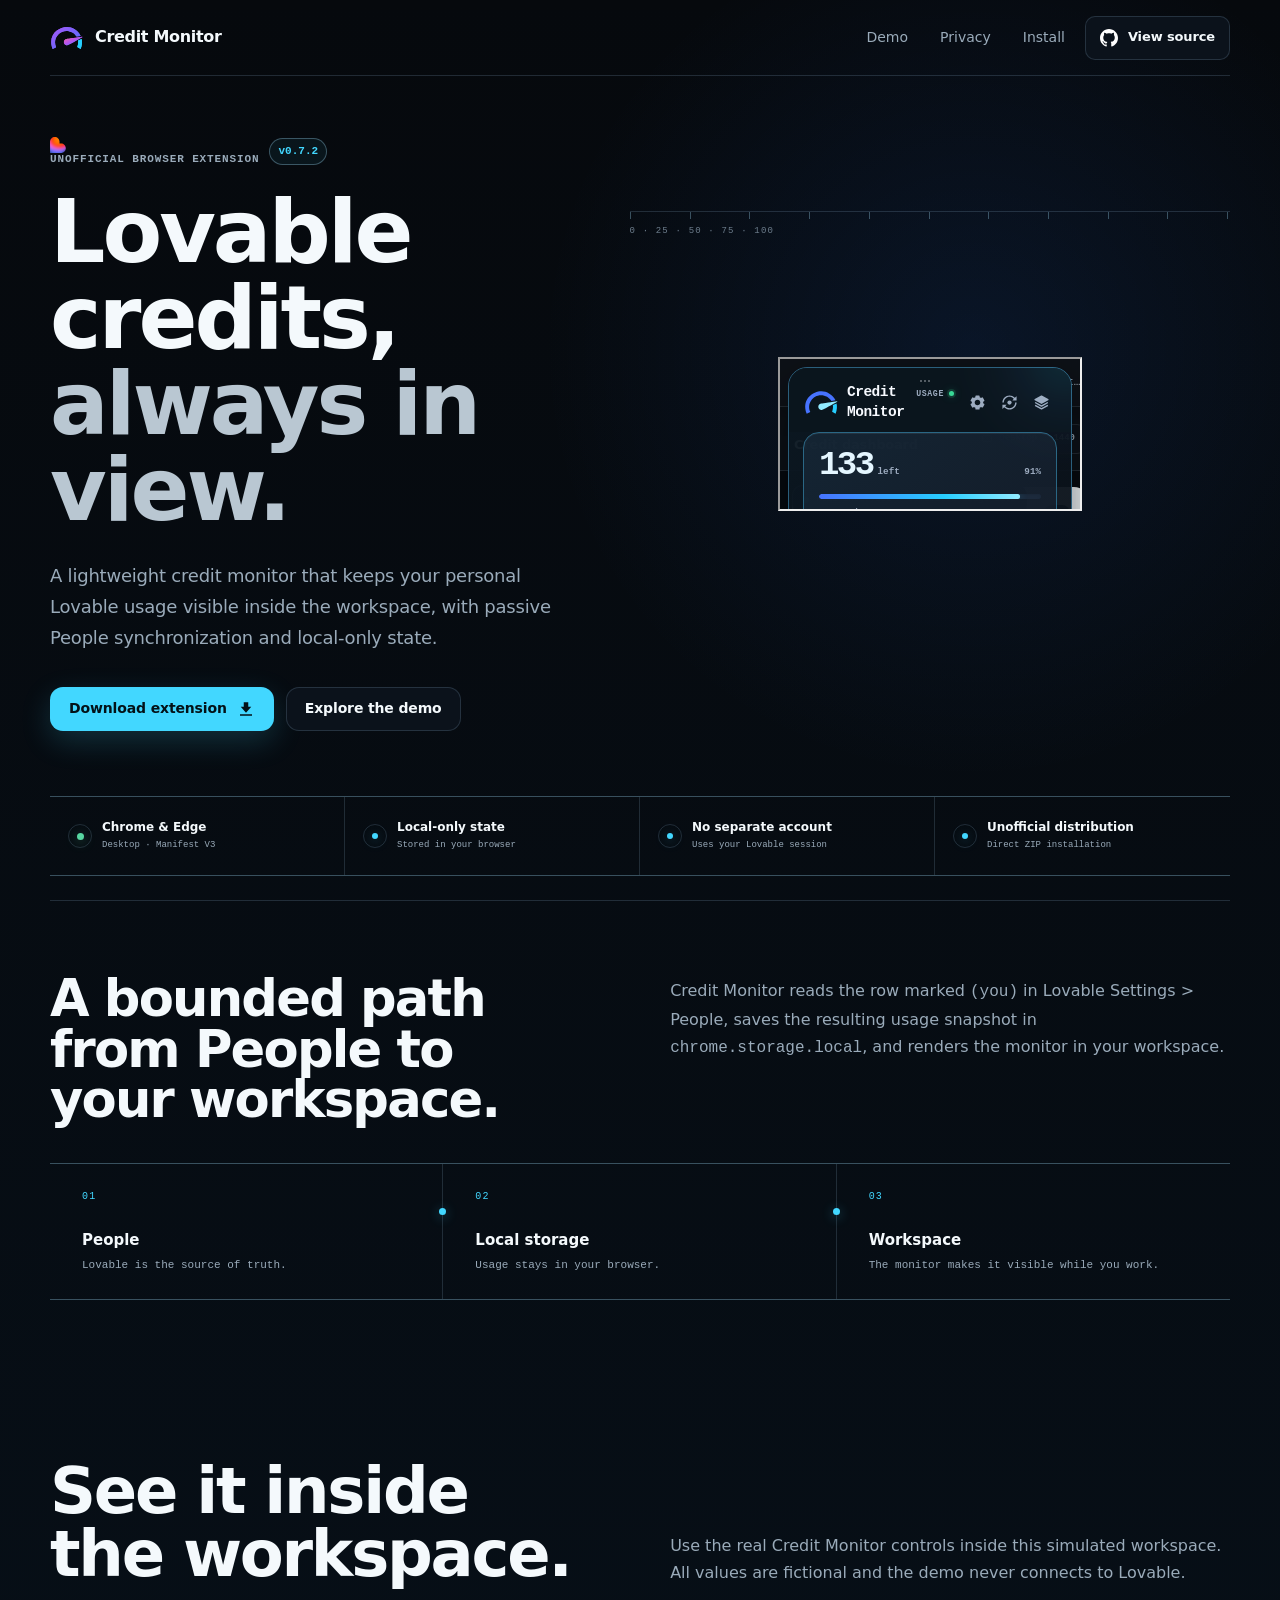
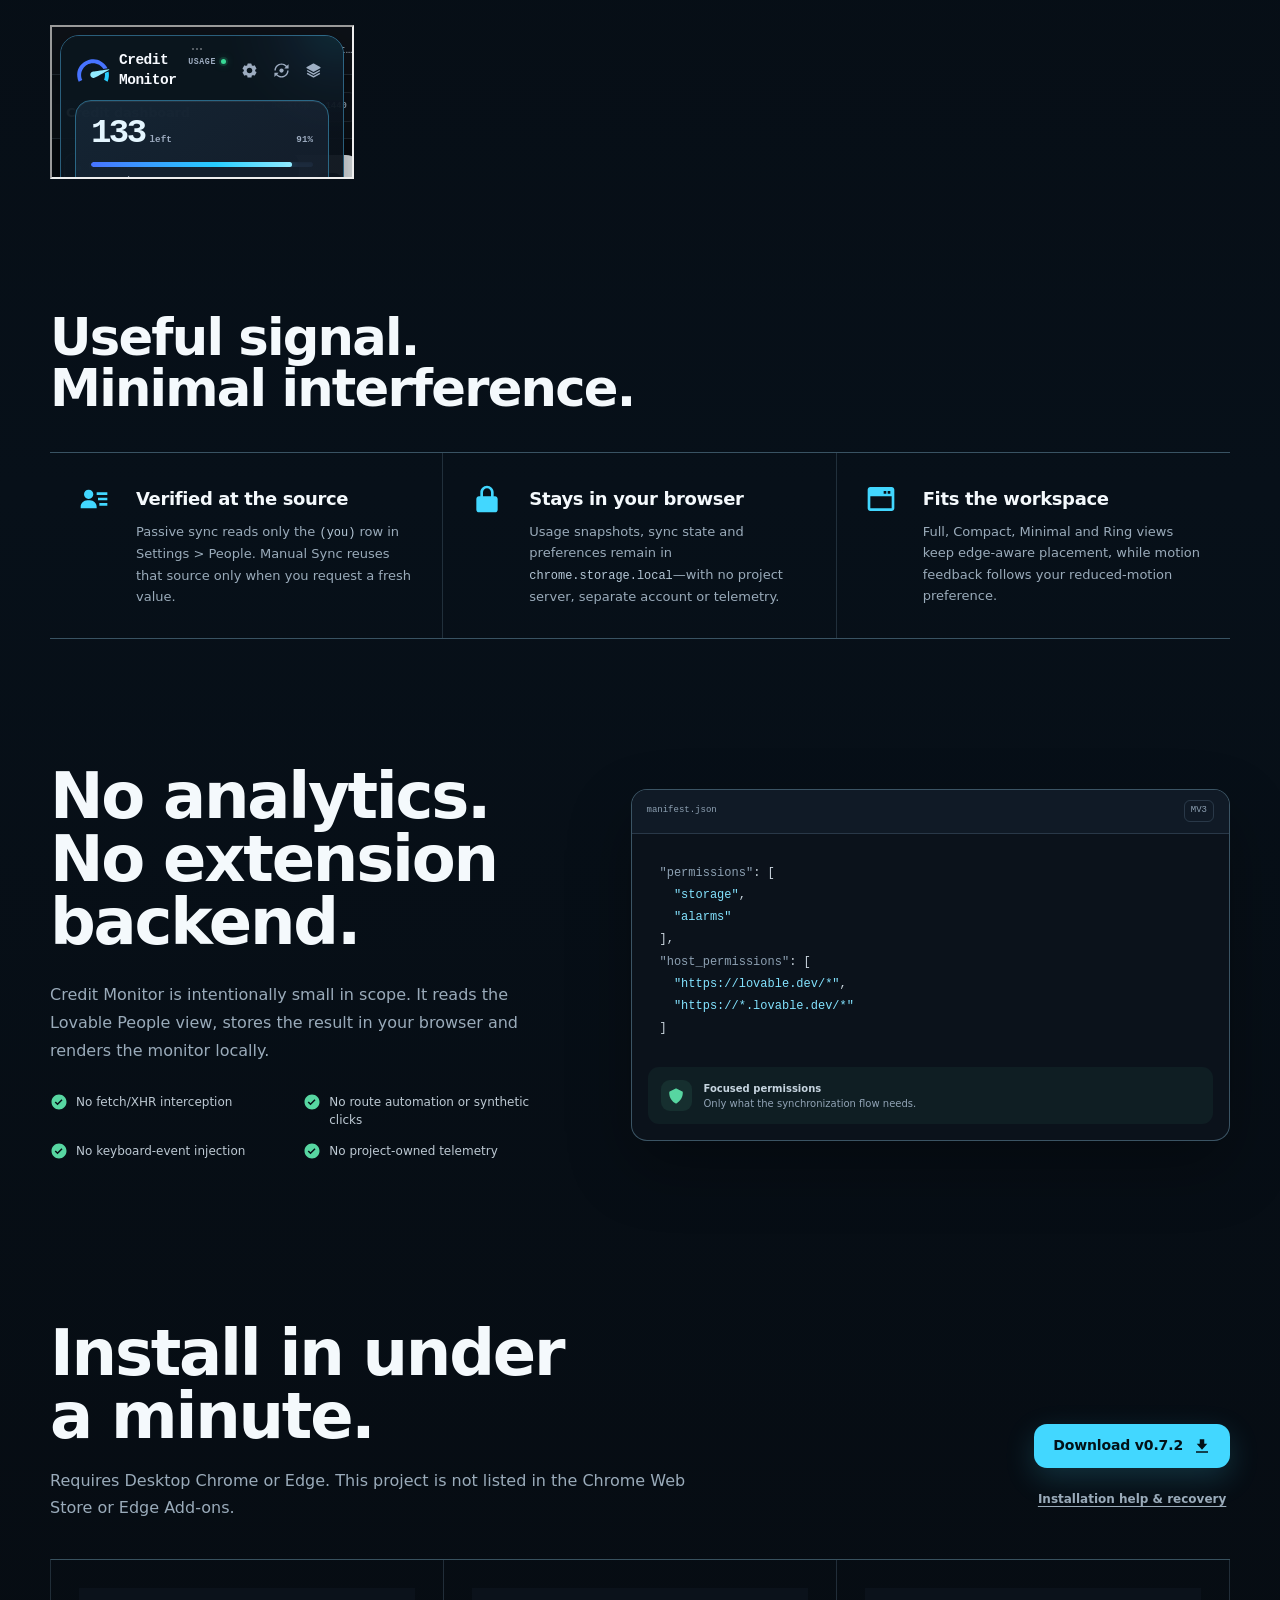
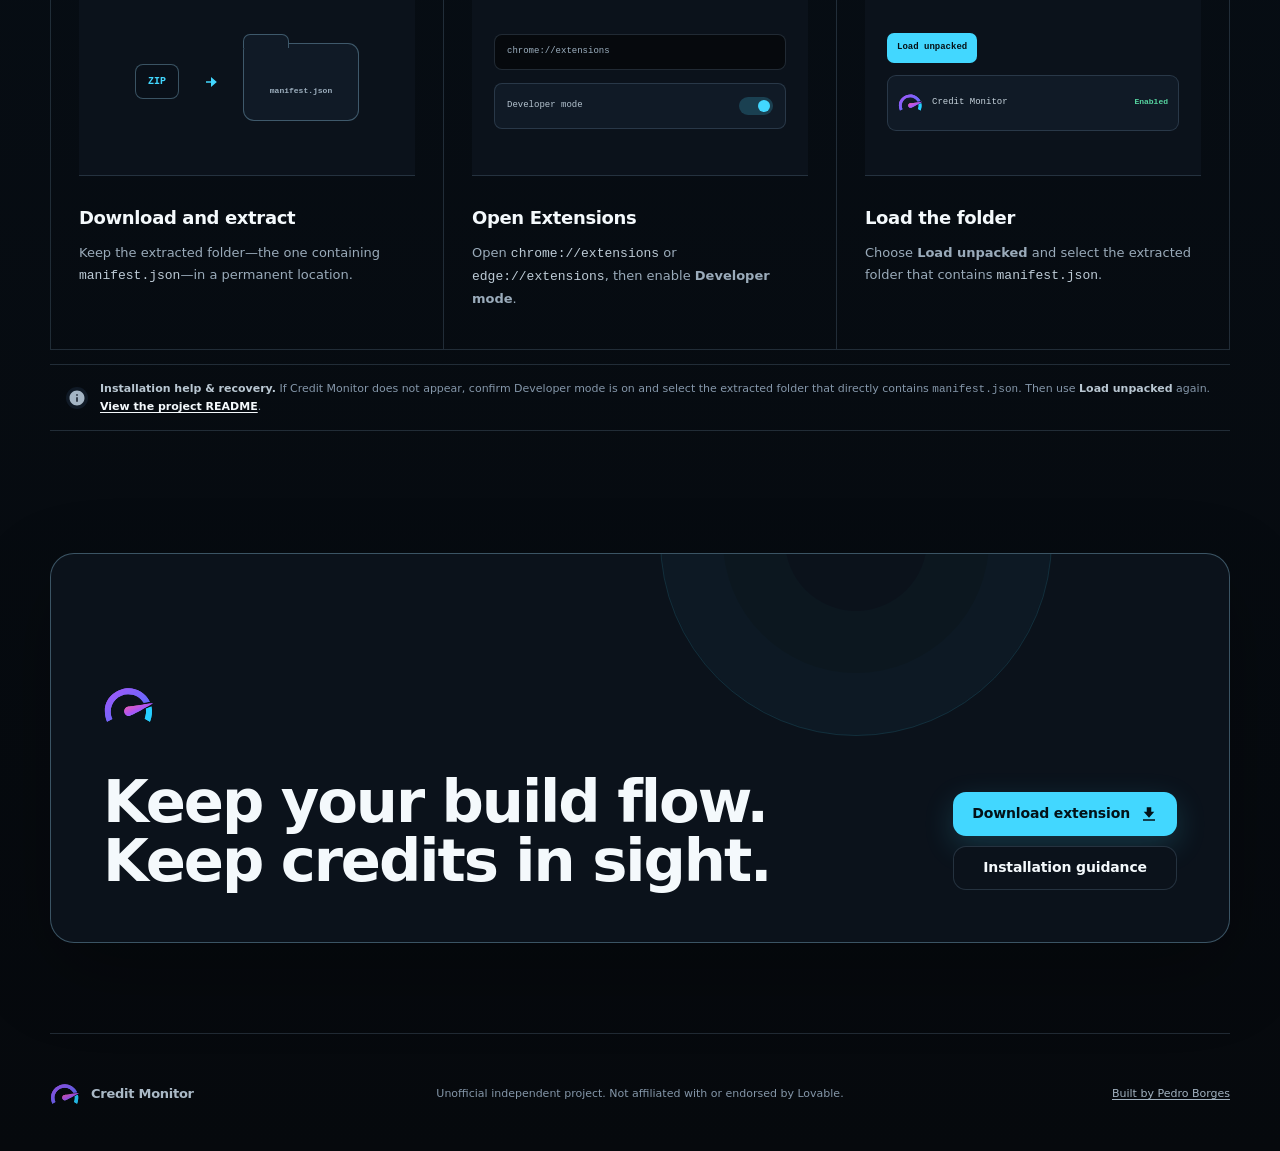
==== commit 42fa1fd6: "feat: embed real runtime in Credit Monitor landing" ====
--- a/docs/index.html
+++ b/docs/index.html
@@ -14,7 +14,7 @@
   THESIS: Credit usage becomes a calm instrument reading, not another generic extension landing page.
   OWN-WORLD: Near-black instrument surfaces, cyan active telemetry, green confirmation, concentric credit rings, measurement ticks, evidence rails, and tabular numerals.
   STORY: See remaining credits, understand the People-to-local-storage path, explore the monitor, then install with visual proof and recovery guidance.
-  FIRST VIEWPORT: A concise offer and download action sit left of an oversized monitor-in-workspace instrument; a trust rail closes the viewport.
+  FIRST VIEWPORT: A concise offer and download action sit left of the live runtime iframe; a trust rail closes the viewport.
   FORM: Instrument Panel / Confidence Layer, user-pinned direction, seed 690409fa.
   FINISH: unreviewed and undocumented is unfinished; this build ends with the finish review, the verdict, DESIGN.md, and every shipping raster carrying its provenance
   -->
@@ -29,7 +29,7 @@
       <a class="text-link" href="#demo">Demo</a>
       <a class="text-link" href="#privacy">Privacy</a>
       <a class="text-link nav-install" href="#install">Install</a>
-      <a class="button button-small button-ghost header-source" href="https://github.com/borgescodes/lovable-credit-monitor">View source</a>
+      <a class="button button-small button-ghost header-source" href="https://github.com/borgescodes/lovable-credit-monitor"><img src="assets/github.svg" alt="" width="18" height="18" />View source</a>
     </nav>
   </header>
 
@@ -37,7 +37,7 @@
     <section class="hero section" id="top">
       <div class="hero-copy">
         <div class="eyebrow-row">
-          <span class="eyebrow">Unofficial browser extension</span>
+          <span class="eyebrow"><img src="assets/lovable.svg" alt="" width="16" height="16" />Unofficial browser extension</span>
           <span class="version-badge">v0.7.2</span>
         </div>
         <h1>Lovable credits,<br /><span>always in view.</span></h1>
@@ -47,50 +47,21 @@
         <div class="hero-actions">
           <a class="button button-primary" href="downloads/lovable-credit-monitor-v0.7.2.zip" download>
             <span>Download extension</span>
-            <svg class="button-icon" viewBox="0 0 20 20" aria-hidden="true"><path d="M10 3v9m0 0 3.5-3.5M10 12 6.5 8.5M4 16h12" /></svg>
+            <svg class="button-icon" viewBox="0 0 24 24" aria-hidden="true"><path fill="currentColor" stroke="none" d="M19 9h-4V3H9v6H5l7 8zM4 19h16v2H4z" /></svg>
           </a>
           <a class="button button-secondary" href="#demo">Explore the demo</a>
         </div>
       </div>
 
-      <div class="hero-visual" aria-hidden="true">
-        <div class="hero-orbit hero-orbit-one"></div>
-        <div class="hero-orbit hero-orbit-two"></div>
-        <div class="mini-window">
-          <div class="mini-window-top">
-            <span></span><span></span><span></span>
-            <div class="mini-address">lovable.dev/projects/workspace</div>
-          </div>
-          <div class="mini-window-body">
-            <div class="mini-rail">
-              <div class="mini-rail-logo"></div>
-              <div class="mini-rail-line"></div>
-              <div class="mini-rail-line short"></div>
-              <div class="mini-rail-line"></div>
-            </div>
-            <div class="mini-canvas">
-              <div class="mini-card wide"></div>
-              <div class="mini-grid">
-                <div class="mini-card"></div>
-                <div class="mini-card"></div>
-              </div>
-            </div>
-            <div class="floating-product floating-product-preview" data-theme="original">
-              <div class="product-grip"><span></span><span></span><span></span></div>
-              <div class="product-preview-header">
-                <img src="assets/credit-monitor-default.svg" alt="" />
-                <div><strong>Credit Monitor</strong><small>Synced now</small></div>
-              </div>
-              <div class="product-balance">
-                <small>AVAILABLE</small>
-                <strong>36</strong>
-                <span>credits</span>
-              </div>
-              <div class="product-progress"><span style="width:64%"></span></div>
-              <div class="product-meta"><span>64 used</span><span>100 limit</span></div>
-            </div>
-          </div>
-        </div>
+      <div class="hero-visual hero-runtime-shell" inert>
+        <iframe
+          class="hero-runtime-frame"
+          src="demo/index.html?surface=hero"
+          title="Credit Monitor interface preview"
+          tabindex="-1"
+          aria-hidden="true"
+          loading="eager">
+        </iframe>
       </div>
 
       <ul class="hero-trust-rail" aria-label="Product trust facts">
@@ -118,121 +89,16 @@
         <div>
           <h2>See it inside the workspace.</h2>
         </div>
-        <p>Switch views and palettes to preview the floating monitor. All values here are fictional and the demo never connects to Lovable.</p>
-      </div>
-
-      <div class="demo-controls" aria-label="Demo controls">
-        <div class="control-group">
-          <span class="control-label">View</span>
-          <div class="segmented" role="group" aria-label="Credit Monitor view">
-            <button type="button" data-view="full" data-recommended="true" aria-pressed="true">Full <small>Recommended</small></button>
-            <button type="button" data-view="compact" aria-pressed="false">Compact</button>
-            <button type="button" data-view="minimal" aria-pressed="false">Minimal</button>
-            <button type="button" data-view="ring" aria-pressed="false">Ring</button>
-          </div>
-        </div>
-        <div class="control-group palette-control">
-          <span class="control-label">Appearance <small>Optional</small></span>
-          <div class="theme-picker" role="group" aria-label="Credit Monitor palette">
-            <button type="button" class="theme-chip original" data-theme="original" aria-pressed="true"><i aria-hidden="true"></i>Original</button>
-            <button type="button" class="theme-chip red" data-theme="red" aria-pressed="false"><i aria-hidden="true"></i>Red</button>
-            <button type="button" class="theme-chip juparana" data-theme="juparana" aria-pressed="false"><i aria-hidden="true"></i>Juparanã</button>
-            <button type="button" class="theme-chip mono" data-theme="mono" aria-pressed="false"><i aria-hidden="true"></i>B&W</button>
-          </div>
-        </div>
-      </div>
-
-      <div class="workspace-shell">
-        <div class="workspace-topbar">
-          <div class="window-dots"><span></span><span></span><span></span></div>
-          <div class="workspace-url">lovable.dev/projects/credit-monitor</div>
-          <div class="workspace-top-actions"><span></span><span></span></div>
-        </div>
-        <div class="workspace-body">
-          <aside class="workspace-sidebar" aria-hidden="true">
-            <div class="workspace-logo">L</div>
-            <div class="sidebar-project"><span></span><strong>Credit Monitor</strong></div>
-            <div class="sidebar-nav active"><span></span>Build</div>
-            <div class="sidebar-nav"><span></span>Preview</div>
-            <div class="sidebar-nav"><span></span>Settings</div>
-            <div class="sidebar-spacer"></div>
-            <div class="sidebar-user"><span>PB</span><div><strong>Pedro</strong><small>Workspace</small></div></div>
-          </aside>
-
-          <div class="workspace-content" aria-hidden="true">
-            <div class="workspace-page-head">
-              <div><span class="skeleton sm"></span><span class="skeleton lg"></span></div>
-              <div class="fake-button"></div>
-            </div>
-            <div class="workspace-grid">
-              <div class="workspace-main-card">
-                <div class="card-toolbar"><span></span><span></span><span></span></div>
-                <div class="mock-ui-block hero-block"><span></span><span></span><div></div></div>
-                <div class="mock-ui-row"><div></div><div></div><div></div></div>
-              </div>
-              <div class="workspace-chat-card">
-                <div class="chat-head"><span></span><strong>Build with Lovable</strong></div>
-                <div class="chat-message"><span class="avatar">AI</span><p>I updated the dashboard layout and kept the interaction compact.</p></div>
-                <div class="chat-message user"><p>Keep the credit monitor visible while I work.</p><span class="avatar">PB</span></div>
-                <div class="chat-input"><span>Ask Lovable...</span><i aria-hidden="true"></i></div>
-              </div>
-            </div>
-          </div>
-
-          <div id="credit-monitor-demo" class="credit-monitor" data-view="full" data-theme="original" aria-label="Simulated Credit Monitor widget">
-            <div class="monitor-full monitor-view">
-              <div class="monitor-grip" aria-hidden="true"><i></i><i></i><i></i></div>
-              <header class="monitor-header">
-                <div class="monitor-title">
-                  <img src="assets/credit-monitor-default.svg" alt="" />
-                  <div><strong>Credit Monitor</strong><span><i></i> Synced now</span></div>
-                </div>
-              </header>
-              <div class="monitor-body">
-                <div class="balance-card">
-                  <div><span class="micro-label">AVAILABLE</span><strong data-value="remaining">36</strong><small>credits</small></div>
-                  <div class="usage-pill"><b data-value="percent">64%</b><span>used</span></div>
-                </div>
-                <div class="progress-track"><span data-progress></span></div>
-                <div class="progress-meta"><span><b data-value="used">64</b> used</span><span><b data-value="limit">100</b> limit</span></div>
-                <div class="reset-card"><span class="reset-icon" aria-hidden="true"><svg class="ui-icon" viewBox="0 0 20 20"><circle cx="10" cy="10" r="6.5" /><path d="M10 6v4l2.5 1.5" /></svg></span><div><small>MONTHLY RESET</small><strong data-value="reset">6d 18h</strong></div><span class="reset-status">on track</span></div>
-                <div class="palette-row"><span>APPEARANCE</span><div aria-hidden="true"><i></i><i></i><i></i><i></i></div></div>
-              </div>
-            </div>
-
-            <div class="monitor-compact monitor-view">
-              <div class="monitor-grip" aria-hidden="true"><i></i><i></i><i></i></div>
-              <header class="monitor-header compact-head">
-                <div class="monitor-title"><img src="assets/credit-monitor-default.svg" alt="" /><div><strong>Credit Monitor</strong><span><i></i> Synced</span></div></div>
-              </header>
-              <div class="compact-balance"><div><small>AVAILABLE</small><strong data-value="remaining">36</strong><span>credits</span></div><b data-value="percent">64%</b></div>
-              <div class="progress-track"><span data-progress></span></div>
-              <div class="progress-meta compact-meta"><span><b data-value="used">64</b> used</span><span><b data-value="reset">6d 18h</b></span></div>
-            </div>
-
-            <div class="monitor-minimal monitor-view">
-              <div class="monitor-grip minimal-grip" aria-hidden="true"><i></i><i></i><i></i></div>
-              <div class="minimal-top"><strong data-value="remaining">36</strong><span data-value="percent">64%</span></div>
-              <small><b data-value="used">64</b> / <b data-value="limit">100</b> used</small>
-              <div class="progress-track minimal-progress"><span data-progress></span></div>
-            </div>
-
-            <div class="monitor-ring monitor-view">
-              <div class="ring-shell">
-                <svg viewBox="0 0 80 80" aria-hidden="true">
-                  <circle class="ring-track" cx="40" cy="40" r="34"></circle>
-                  <circle class="ring-progress" data-ring cx="40" cy="40" r="34"></circle>
-                </svg>
-                <strong data-value="remaining">36</strong>
-              </div>
-            </div>
-          </div>
-
-          <div class="demo-caption">
-            <span><i class="status-dot"></i> Demo data</span>
-            <span>100 monthly limit · 64 used · 36 remaining</span>
-          </div>
-        </div>
+        <p>Use the real Credit Monitor controls inside this simulated workspace. All values are fictional and the demo never connects to Lovable.</p>
+      </div>
+
+      <div class="interactive-runtime-shell">
+        <iframe
+          class="interactive-runtime-frame"
+          src="demo/index.html?surface=interactive"
+          title="Interactive Credit Monitor demo"
+          loading="lazy">
+        </iframe>
       </div>
     </section>
 
@@ -242,15 +108,15 @@
       </div>
       <div class="evidence-groups">
         <article class="evidence-group">
-          <svg class="evidence-icon" viewBox="0 0 32 32" aria-hidden="true"><circle cx="7" cy="16" r="3" /><circle cx="25" cy="8" r="3" /><circle cx="25" cy="24" r="3" /><path d="M10 15 22 9m-12 8 12 6" /></svg>
+          <svg class="evidence-icon" viewBox="0 0 24 24" aria-hidden="true"><path fill="currentColor" stroke="none" d="M15 11h7v2h-7zm1 4h6v2h-6zm-2-8h8v2h-8zM4 19h10v-1c0-2.757-2.243-5-5-5H7c-2.757 0-5 2.243-5 5v1h2zm4-7c1.995 0 3.5-1.505 3.5-3.5S9.995 5 8 5 4.5 6.505 4.5 8.5 6.005 12 8 12z" /></svg>
           <div><h3>Verified at the source</h3><p>Passive sync reads only the <code>(you)</code> row in Settings &gt; People. Manual Sync reuses that source only when you request a fresh value.</p></div>
         </article>
         <article class="evidence-group">
-          <svg class="evidence-icon" viewBox="0 0 32 32" aria-hidden="true"><path d="M16 4 26 8v7c0 6.5-4.1 10.6-10 13-5.9-2.4-10-6.5-10-13V8l10-4Z" /><path d="m11.5 16 3 3 6-7" /></svg>
+          <svg class="evidence-icon" viewBox="0 0 24 24" aria-hidden="true"><path fill="currentColor" stroke="none" d="M20 12c0-1.103-.897-2-2-2h-1V7c0-2.757-2.243-5-5-5S7 4.243 7 7v3H6c-1.103 0-2 .897-2 2v8c0 1.103.897 2 2 2h12c1.103 0 2-.897 2-2v-8zM9 7c0-1.654 1.346-3 3-3s3 1.346 3 3v3H9V7z" /></svg>
           <div><h3>Stays in your browser</h3><p>Usage snapshots, sync state and preferences remain in <code>chrome.storage.local</code>—with no project server, separate account or telemetry.</p></div>
         </article>
         <article class="evidence-group">
-          <svg class="evidence-icon" viewBox="0 0 32 32" aria-hidden="true"><rect x="4" y="5" width="24" height="22" rx="3" /><path d="M4 11h24M11 11v16M16 17h7m-7 5h5" /></svg>
+          <svg class="evidence-icon" viewBox="0 0 24 24" aria-hidden="true"><path fill="currentColor" stroke="none" d="M20 3H4c-1.103 0-2 .897-2 2v14c0 1.103.897 2 2 2h16c1.103 0 2-.897 2-2V5c0-1.103-.897-2-2-2zm-3 3h2v2h-2V6zm-3 0h2v2h-2V6zM4 19v-9h16.001l.001 9H4z" /></svg>
           <div><h3>Fits the workspace</h3><p>Full, Compact, Minimal and Ring views keep edge-aware placement, while motion feedback follows your reduced-motion preference.</p></div>
         </article>
       </div>
@@ -261,10 +127,10 @@
         <h2>No analytics.<br />No extension backend.</h2>
         <p>Credit Monitor is intentionally small in scope. It reads the Lovable People view, stores the result in your browser and renders the monitor locally.</p>
         <ul class="privacy-list">
-          <li><span aria-hidden="true"><svg class="ui-icon" viewBox="0 0 20 20"><path d="m4 10 4 4 8-9" /></svg></span>No fetch/XHR interception</li>
-          <li><span aria-hidden="true"><svg class="ui-icon" viewBox="0 0 20 20"><path d="m4 10 4 4 8-9" /></svg></span>No route automation or synthetic clicks</li>
-          <li><span aria-hidden="true"><svg class="ui-icon" viewBox="0 0 20 20"><path d="m4 10 4 4 8-9" /></svg></span>No keyboard-event injection</li>
-          <li><span aria-hidden="true"><svg class="ui-icon" viewBox="0 0 20 20"><path d="m4 10 4 4 8-9" /></svg></span>No project-owned telemetry</li>
+          <li><span aria-hidden="true"><svg class="ui-icon" viewBox="0 0 24 24"><path fill="currentColor" stroke="none" d="M12 2C6.486 2 2 6.486 2 12s4.486 10 10 10 10-4.486 10-10S17.514 2 12 2zm-1.999 14.413-3.713-3.705L7.7 11.292l2.299 2.295 5.294-5.294 1.414 1.414-6.706 6.706z" /></svg></span>No fetch/XHR interception</li>
+          <li><span aria-hidden="true"><svg class="ui-icon" viewBox="0 0 24 24"><path fill="currentColor" stroke="none" d="M12 2C6.486 2 2 6.486 2 12s4.486 10 10 10 10-4.486 10-10S17.514 2 12 2zm-1.999 14.413-3.713-3.705L7.7 11.292l2.299 2.295 5.294-5.294 1.414 1.414-6.706 6.706z" /></svg></span>No route automation or synthetic clicks</li>
+          <li><span aria-hidden="true"><svg class="ui-icon" viewBox="0 0 24 24"><path fill="currentColor" stroke="none" d="M12 2C6.486 2 2 6.486 2 12s4.486 10 10 10 10-4.486 10-10S17.514 2 12 2zm-1.999 14.413-3.713-3.705L7.7 11.292l2.299 2.295 5.294-5.294 1.414 1.414-6.706 6.706z" /></svg></span>No keyboard-event injection</li>
+          <li><span aria-hidden="true"><svg class="ui-icon" viewBox="0 0 24 24"><path fill="currentColor" stroke="none" d="M12 2C6.486 2 2 6.486 2 12s4.486 10 10 10 10-4.486 10-10S17.514 2 12 2zm-1.999 14.413-3.713-3.705L7.7 11.292l2.299 2.295 5.294-5.294 1.414 1.414-6.706 6.706z" /></svg></span>No project-owned telemetry</li>
         </ul>
       </div>
       <div class="permissions-card">
@@ -277,7 +143,7 @@
   <span class="code-value">"https://lovable.dev/*"</span>,
   <span class="code-value">"https://*.lovable.dev/*"</span>
 ]</code></pre>
-        <div class="permissions-note"><span class="shield" aria-hidden="true"><svg class="ui-icon" viewBox="0 0 20 20"><path d="M10 2.5 16 5v4.2c0 3.9-2.4 6.4-6 8.3-3.6-1.9-6-4.4-6-8.3V5l6-2.5Z" /><path d="m7 9.5 2 2 4-4" /></svg></span><p><strong>Focused permissions</strong><br />Only what the synchronization flow needs.</p></div>
+        <div class="permissions-note"><span class="shield" aria-hidden="true"><svg class="ui-icon" viewBox="0 0 24 24"><path fill="currentColor" stroke="none" d="m20.496 6.106-7.973-4a.997.997 0 0 0-.895-.002l-8.027 4c-.297.15-.502.437-.544.767-.013.097-1.145 9.741 8.541 15.008a.995.995 0 0 0 .969-.009c9.307-5.259 8.514-14.573 8.476-14.967a1 1 0 0 0-.547-.797z" /></svg></span><p><strong>Focused permissions</strong><br />Only what the synchronization flow needs.</p></div>
       </div>
     </section>
 
@@ -285,14 +151,14 @@
       <div class="section-heading">
         <div><h2>Install in under a minute.</h2><p>Requires Desktop Chrome or Edge. This project is not listed in the Chrome Web Store or Edge Add-ons.</p></div>
         <div class="install-actions">
-          <a class="button button-primary" href="downloads/lovable-credit-monitor-v0.7.2.zip" download>Download v0.7.2 <svg class="button-icon" viewBox="0 0 20 20" aria-hidden="true"><path d="M10 3v9m0 0 3.5-3.5M10 12 6.5 8.5M4 16h12" /></svg></a>
+          <a class="button button-primary" href="downloads/lovable-credit-monitor-v0.7.2.zip" download>Download v0.7.2 <svg class="button-icon" viewBox="0 0 24 24" aria-hidden="true"><path fill="currentColor" stroke="none" d="M19 9h-4V3H9v6H5l7 8zM4 19h16v2H4z" /></svg></a>
           <a class="install-help-link" href="#installation-help">Installation help &amp; recovery</a>
         </div>
       </div>
       <div class="install-walkthrough" aria-label="Illustrated manual installation guide">
         <article class="install-step" data-step="01">
           <div class="install-illustration download-illustration" aria-hidden="true">
-            <span class="archive-chip">ZIP</span><svg class="illustration-arrow" viewBox="0 0 28 20" aria-hidden="true"><path d="M3 10h20m0 0-5-5m5 5-5 5" /></svg>
+            <span class="archive-chip">ZIP</span><svg class="illustration-arrow" viewBox="0 0 24 24" aria-hidden="true"><path fill="currentColor" stroke="none" d="m19 12-7-6v5H6v2h6v5z" /></svg>
             <span class="folder-shape"><i></i><b>manifest.json</b></span>
           </div>
           <h3>Download and extract</h3>
@@ -316,7 +182,7 @@
         </article>
       </div>
       <div class="install-footnote" id="installation-help">
-        <span aria-hidden="true"><svg class="ui-icon" viewBox="0 0 20 20"><circle cx="10" cy="10" r="7" /><path d="M10 9v5M10 6.3v.2" /></svg></span>
+        <span aria-hidden="true"><svg class="ui-icon" viewBox="0 0 24 24"><path fill="currentColor" stroke="none" d="M12 2C6.486 2 2 6.486 2 12s4.486 10 10 10 10-4.486 10-10S17.514 2 12 2zm1 15h-2v-6h2v6zm0-8h-2V7h2v2z" /></svg></span>
         <p><strong>Installation help &amp; recovery.</strong> If Credit Monitor does not appear, confirm Developer mode is on and select the extracted folder that directly contains <code>manifest.json</code>. Then use <strong>Load unpacked</strong> again. <a href="https://github.com/borgescodes/lovable-credit-monitor">View the project README</a>.</p>
       </div>
     </section>
@@ -327,7 +193,7 @@
         <h2>Keep your build flow.<br />Keep credits in sight.</h2>
       </div>
       <div class="final-actions">
-        <a class="button button-primary" href="downloads/lovable-credit-monitor-v0.7.2.zip" download>Download extension <svg class="button-icon" viewBox="0 0 20 20" aria-hidden="true"><path d="M10 3v9m0 0 3.5-3.5M10 12 6.5 8.5M4 16h12" /></svg></a>
+        <a class="button button-primary" href="downloads/lovable-credit-monitor-v0.7.2.zip" download>Download extension <svg class="button-icon" viewBox="0 0 24 24" aria-hidden="true"><path fill="currentColor" stroke="none" d="M19 9h-4V3H9v6H5l7 8zM4 19h16v2H4z" /></svg></a>
         <a class="button button-secondary" href="#installation-help">Installation guidance</a>
       </div>
     </section>
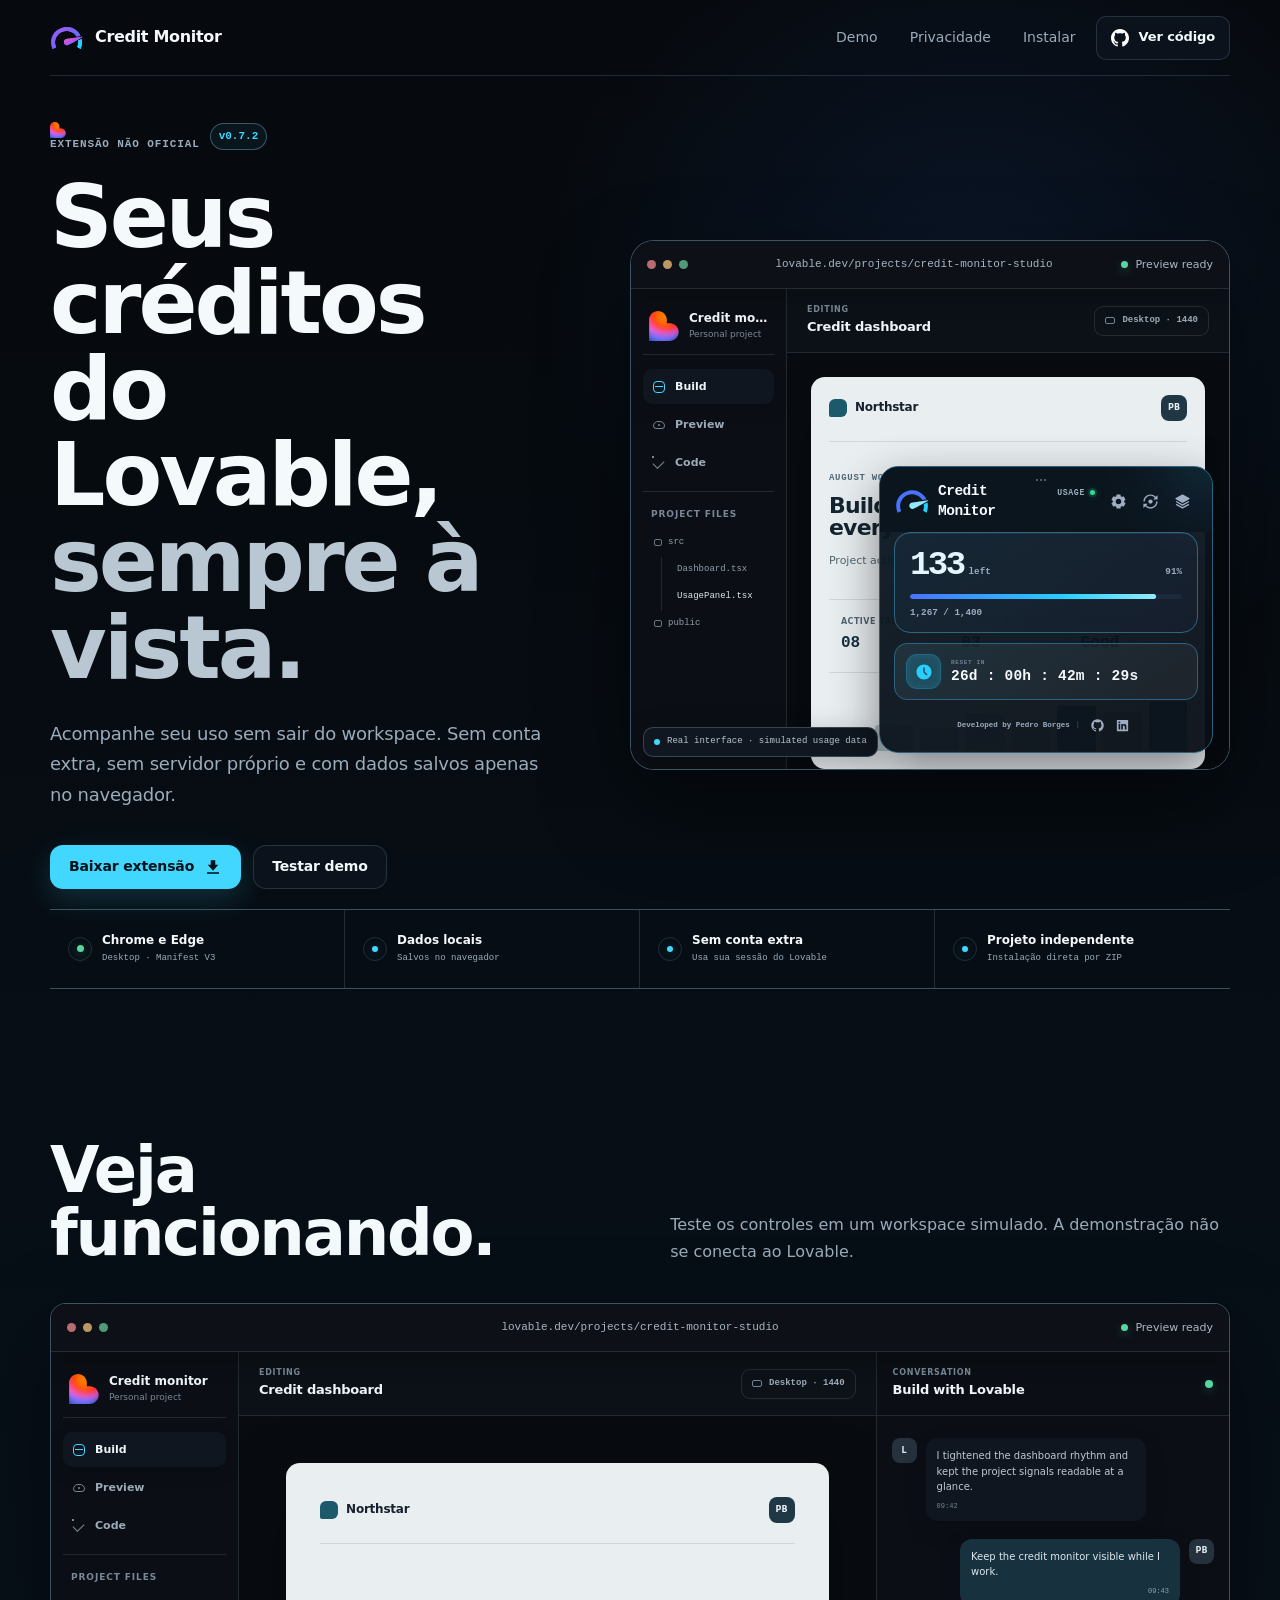
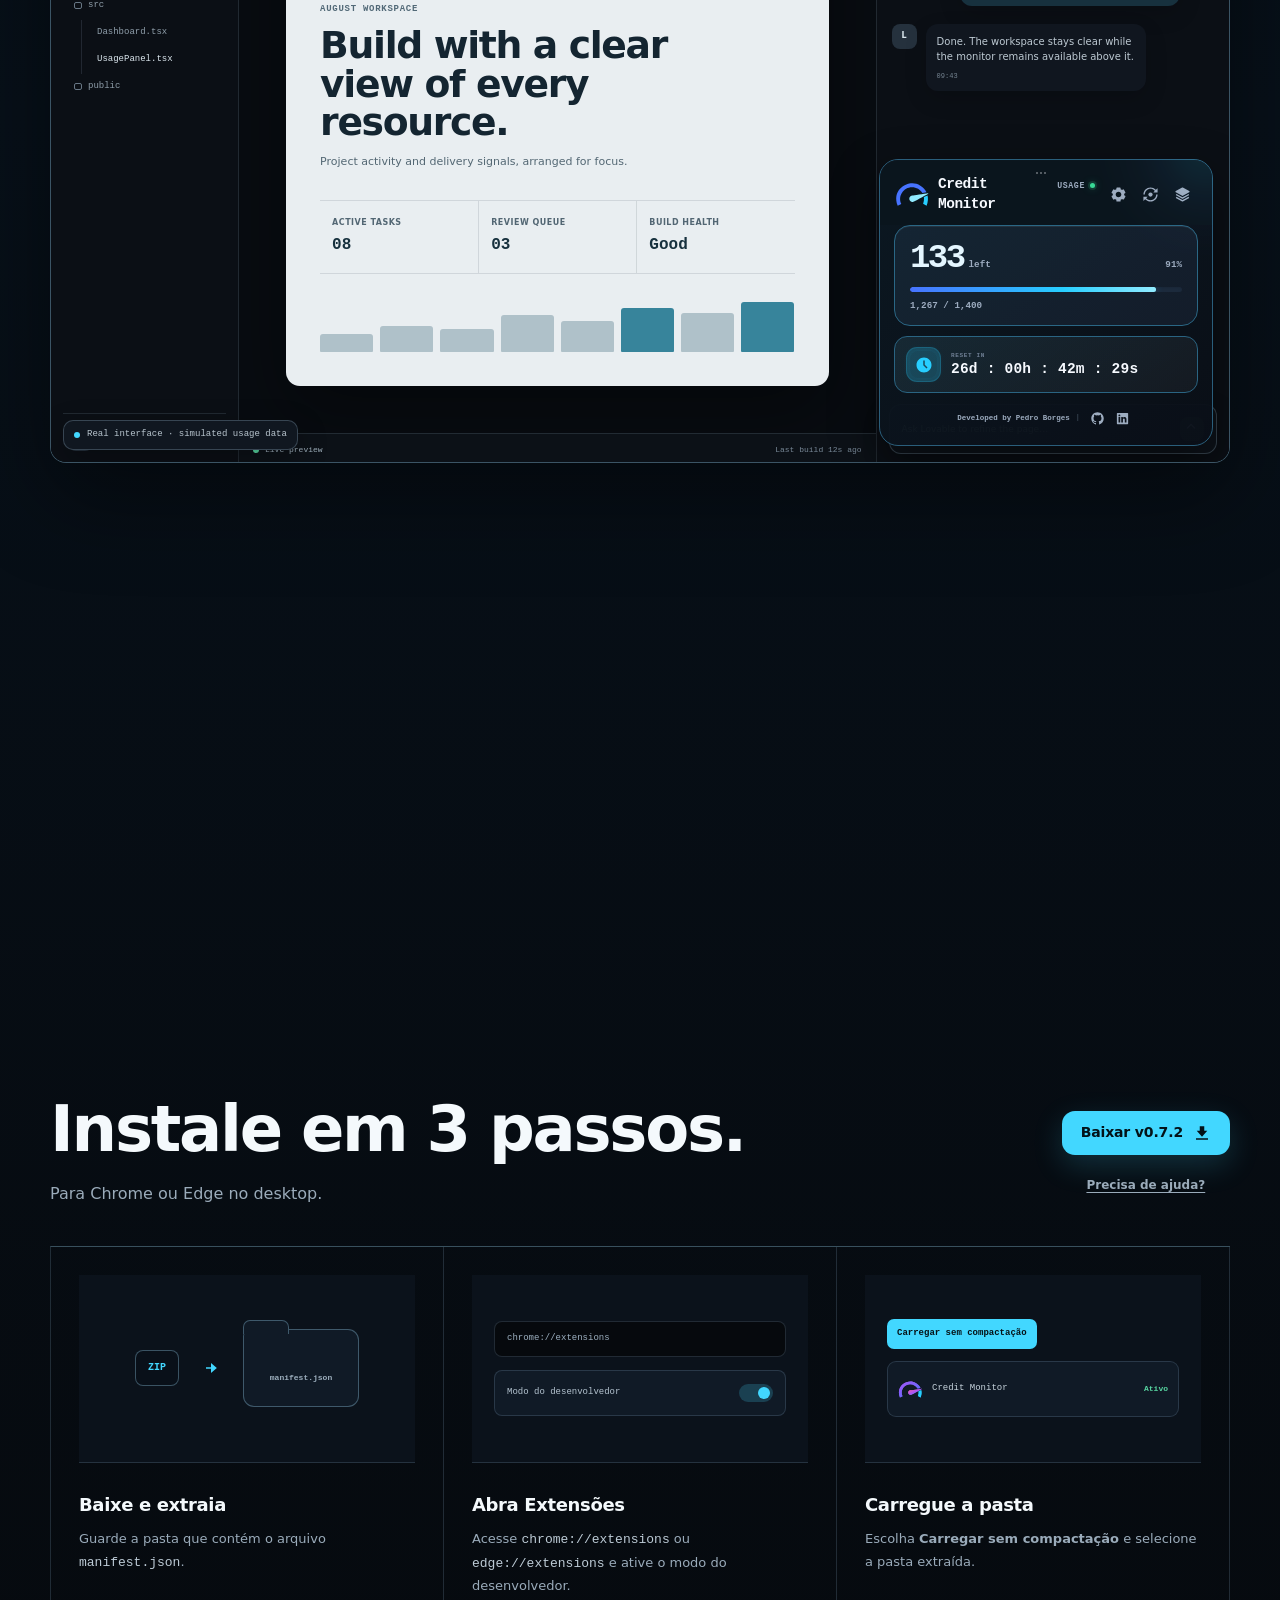
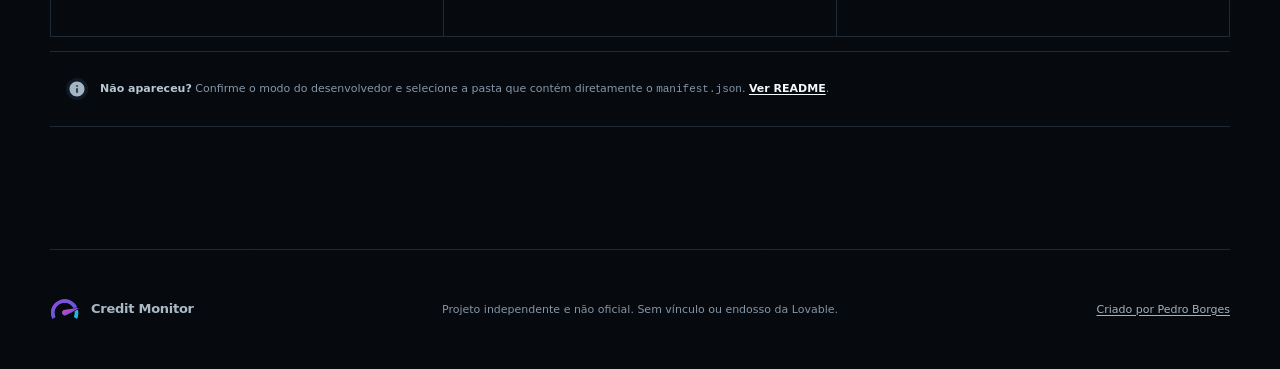
==== commit a019074e: "Simplifica e traduz landing page para PT-BR" ====
--- a/docs/index.html
+++ b/docs/index.html
@@ -1,35 +1,27 @@
 <!doctype html>
-<html lang="en">
+<html lang="pt-BR">
 <head>
   <meta charset="utf-8" />
   <meta name="viewport" content="width=device-width, initial-scale=1" />
-  <meta name="description" content="Credit Monitor is an unofficial, privacy-first Chrome and Edge extension for monitoring Lovable credit usage." />
+  <meta name="description" content="Credit Monitor é uma extensão não oficial para acompanhar seus créditos do Lovable diretamente no workspace, com dados salvos localmente no navegador." />
   <meta name="theme-color" content="#090d14" />
-  <title>Credit Monitor · Lovable credit usage at a glance</title>
+  <title>Credit Monitor · Seus créditos do Lovable sempre à vista</title>
   <link rel="icon" type="image/png" href="assets/icon-128.png" />
   <link rel="stylesheet" href="styles.css" />
 </head>
 <body>
-  <!--
-  THESIS: Credit usage becomes a calm instrument reading, not another generic extension landing page.
-  OWN-WORLD: Near-black instrument surfaces, cyan active telemetry, green confirmation, concentric credit rings, measurement ticks, evidence rails, and tabular numerals.
-  STORY: See remaining credits, understand the People-to-local-storage path, explore the monitor, then install with visual proof and recovery guidance.
-  FIRST VIEWPORT: A concise offer and download action sit left of the live runtime iframe; a trust rail closes the viewport.
-  FORM: Instrument Panel / Confidence Layer, user-pinned direction, seed 690409fa.
-  FINISH: unreviewed and undocumented is unfinished; this build ends with the finish review, the verdict, DESIGN.md, and every shipping raster carrying its provenance
-  -->
-  <a class="skip-link" href="#main">Skip to content</a>
+  <a class="skip-link" href="#main">Ir para o conteúdo</a>
 
   <header class="site-header">
-    <a class="brand-lockup" href="#top" aria-label="Credit Monitor home">
+    <a class="brand-lockup" href="#top" aria-label="Página inicial do Credit Monitor">
       <img src="assets/credit-monitor-default.svg" alt="" width="34" height="34" />
       <span>Credit Monitor</span>
     </a>
-    <nav class="header-actions" aria-label="Primary navigation">
+    <nav class="header-actions" aria-label="Navegação principal">
       <a class="text-link" href="#demo">Demo</a>
-      <a class="text-link" href="#privacy">Privacy</a>
-      <a class="text-link nav-install" href="#install">Install</a>
-      <a class="button button-small button-ghost header-source" href="https://github.com/borgescodes/lovable-credit-monitor"><img src="assets/github.svg" alt="" width="18" height="18" />View source</a>
+      <a class="text-link" href="#privacy">Privacidade</a>
+      <a class="text-link nav-install" href="#install">Instalar</a>
+      <a class="button button-small button-ghost header-source" href="https://github.com/borgescodes/lovable-credit-monitor"><img src="assets/github.svg" alt="" width="18" height="18" />Ver código</a>
     </nav>
   </header>
 
@@ -37,19 +29,19 @@
     <section class="hero section" id="top">
       <div class="hero-copy">
         <div class="eyebrow-row">
-          <span class="eyebrow"><img src="assets/lovable.svg" alt="" width="16" height="16" />Unofficial browser extension</span>
+          <span class="eyebrow"><img src="assets/lovable.svg" alt="" width="16" height="16" />Extensão não oficial</span>
           <span class="version-badge">v0.7.2</span>
         </div>
-        <h1>Lovable credits,<br /><span>always in view.</span></h1>
+        <h1>Seus créditos do Lovable,<br /><span>sempre à vista.</span></h1>
         <p class="hero-lede">
-          A lightweight credit monitor that keeps your personal Lovable usage visible inside the workspace, with passive People synchronization and local-only state.
+          Acompanhe seu uso sem sair do workspace. Sem conta extra, sem servidor próprio e com dados salvos apenas no navegador.
         </p>
         <div class="hero-actions">
           <a class="button button-primary" href="downloads/lovable-credit-monitor-v0.7.2.zip" download>
-            <span>Download extension</span>
+            <span>Baixar extensão</span>
             <svg class="button-icon" viewBox="0 0 24 24" aria-hidden="true"><path fill="currentColor" stroke="none" d="M19 9h-4V3H9v6H5l7 8zM4 19h16v2H4z" /></svg>
           </a>
-          <a class="button button-secondary" href="#demo">Explore the demo</a>
+          <a class="button button-secondary" href="#demo">Testar demo</a>
         </div>
       </div>
 
@@ -57,80 +49,47 @@
         <iframe
           class="hero-runtime-frame"
           src="demo/index.html?surface=hero"
-          title="Credit Monitor interface preview"
+          title="Prévia da interface do Credit Monitor"
           tabindex="-1"
           aria-hidden="true"
           loading="eager">
         </iframe>
       </div>
 
-      <ul class="hero-trust-rail" aria-label="Product trust facts">
-        <li class="trust-fact"><span class="trust-mark" aria-hidden="true"><i class="status-dot"></i></span><span><strong>Chrome &amp; Edge</strong><small>Desktop · Manifest V3</small></span></li>
-        <li class="trust-fact"><span class="trust-mark" aria-hidden="true"></span><span><strong>Local-only state</strong><small>Stored in your browser</small></span></li>
-        <li class="trust-fact"><span class="trust-mark" aria-hidden="true"></span><span><strong>No separate account</strong><small>Uses your Lovable session</small></span></li>
-        <li class="trust-fact"><span class="trust-mark" aria-hidden="true"></span><span><strong>Unofficial distribution</strong><small>Direct ZIP installation</small></span></li>
+      <ul class="hero-trust-rail" aria-label="Informações principais do produto">
+        <li class="trust-fact"><span class="trust-mark" aria-hidden="true"><i class="status-dot"></i></span><span><strong>Chrome e Edge</strong><small>Desktop · Manifest V3</small></span></li>
+        <li class="trust-fact"><span class="trust-mark" aria-hidden="true"></span><span><strong>Dados locais</strong><small>Salvos no navegador</small></span></li>
+        <li class="trust-fact"><span class="trust-mark" aria-hidden="true"></span><span><strong>Sem conta extra</strong><small>Usa sua sessão do Lovable</small></span></li>
+        <li class="trust-fact"><span class="trust-mark" aria-hidden="true"></span><span><strong>Projeto independente</strong><small>Instalação direta por ZIP</small></span></li>
       </ul>
-    </section>
-
-    <section class="mechanism-section section" id="mechanism" aria-labelledby="mechanism-title">
-      <div class="section-heading compact-heading">
-        <div><h2 id="mechanism-title">A bounded path from People to your workspace.</h2></div>
-        <p>Credit Monitor reads the row marked <code>(you)</code> in Lovable Settings &gt; People, saves the resulting usage snapshot in <code>chrome.storage.local</code>, and renders the monitor in your workspace.</p>
-      </div>
-      <ol class="proof-strip" aria-label="Credit Monitor data path">
-        <li><strong>People</strong><span>Lovable is the source of truth.</span></li>
-        <li><strong>Local storage</strong><span>Usage stays in your browser.</span></li>
-        <li><strong>Workspace</strong><span>The monitor makes it visible while you work.</span></li>
-      </ol>
     </section>
 
     <section class="section demo-section" id="demo">
       <div class="section-heading">
         <div>
-          <h2>See it inside the workspace.</h2>
+          <h2>Veja funcionando.</h2>
         </div>
-        <p>Use the real Credit Monitor controls inside this simulated workspace. All values are fictional and the demo never connects to Lovable.</p>
+        <p>Teste os controles em um workspace simulado. A demonstração não se conecta ao Lovable.</p>
       </div>
 
       <div class="interactive-runtime-shell">
         <iframe
           class="interactive-runtime-frame"
           src="demo/index.html?surface=interactive"
-          title="Interactive Credit Monitor demo"
+          title="Demonstração interativa do Credit Monitor"
           loading="lazy">
         </iframe>
       </div>
     </section>
 
-    <section class="capabilities-section section" id="features">
-      <div class="section-heading compact-heading">
-        <div><h2>Useful signal. Minimal interference.</h2></div>
-      </div>
-      <div class="evidence-groups">
-        <article class="evidence-group">
-          <svg class="evidence-icon" viewBox="0 0 24 24" aria-hidden="true"><path fill="currentColor" stroke="none" d="M15 11h7v2h-7zm1 4h6v2h-6zm-2-8h8v2h-8zM4 19h10v-1c0-2.757-2.243-5-5-5H7c-2.757 0-5 2.243-5 5v1h2zm4-7c1.995 0 3.5-1.505 3.5-3.5S9.995 5 8 5 4.5 6.505 4.5 8.5 6.005 12 8 12z" /></svg>
-          <div><h3>Verified at the source</h3><p>Passive sync reads only the <code>(you)</code> row in Settings &gt; People. Manual Sync reuses that source only when you request a fresh value.</p></div>
-        </article>
-        <article class="evidence-group">
-          <svg class="evidence-icon" viewBox="0 0 24 24" aria-hidden="true"><path fill="currentColor" stroke="none" d="M20 12c0-1.103-.897-2-2-2h-1V7c0-2.757-2.243-5-5-5S7 4.243 7 7v3H6c-1.103 0-2 .897-2 2v8c0 1.103.897 2 2 2h12c1.103 0 2-.897 2-2v-8zM9 7c0-1.654 1.346-3 3-3s3 1.346 3 3v3H9V7z" /></svg>
-          <div><h3>Stays in your browser</h3><p>Usage snapshots, sync state and preferences remain in <code>chrome.storage.local</code>—with no project server, separate account or telemetry.</p></div>
-        </article>
-        <article class="evidence-group">
-          <svg class="evidence-icon" viewBox="0 0 24 24" aria-hidden="true"><path fill="currentColor" stroke="none" d="M20 3H4c-1.103 0-2 .897-2 2v14c0 1.103.897 2 2 2h16c1.103 0 2-.897 2-2V5c0-1.103-.897-2-2-2zm-3 3h2v2h-2V6zm-3 0h2v2h-2V6zM4 19v-9h16.001l.001 9H4z" /></svg>
-          <div><h3>Fits the workspace</h3><p>Full, Compact, Minimal and Ring views keep edge-aware placement, while motion feedback follows your reduced-motion preference.</p></div>
-        </article>
-      </div>
-    </section>
-
     <section class="privacy-section section" id="privacy">
       <div class="privacy-copy">
-        <h2>No analytics.<br />No extension backend.</h2>
-        <p>Credit Monitor is intentionally small in scope. It reads the Lovable People view, stores the result in your browser and renders the monitor locally.</p>
+        <h2>Privacidade por padrão.</h2>
+        <p>A extensão lê seu uso em Settings &gt; People e mantém o resultado no navegador.</p>
         <ul class="privacy-list">
-          <li><span aria-hidden="true"><svg class="ui-icon" viewBox="0 0 24 24"><path fill="currentColor" stroke="none" d="M12 2C6.486 2 2 6.486 2 12s4.486 10 10 10 10-4.486 10-10S17.514 2 12 2zm-1.999 14.413-3.713-3.705L7.7 11.292l2.299 2.295 5.294-5.294 1.414 1.414-6.706 6.706z" /></svg></span>No fetch/XHR interception</li>
-          <li><span aria-hidden="true"><svg class="ui-icon" viewBox="0 0 24 24"><path fill="currentColor" stroke="none" d="M12 2C6.486 2 2 6.486 2 12s4.486 10 10 10 10-4.486 10-10S17.514 2 12 2zm-1.999 14.413-3.713-3.705L7.7 11.292l2.299 2.295 5.294-5.294 1.414 1.414-6.706 6.706z" /></svg></span>No route automation or synthetic clicks</li>
-          <li><span aria-hidden="true"><svg class="ui-icon" viewBox="0 0 24 24"><path fill="currentColor" stroke="none" d="M12 2C6.486 2 2 6.486 2 12s4.486 10 10 10 10-4.486 10-10S17.514 2 12 2zm-1.999 14.413-3.713-3.705L7.7 11.292l2.299 2.295 5.294-5.294 1.414 1.414-6.706 6.706z" /></svg></span>No keyboard-event injection</li>
-          <li><span aria-hidden="true"><svg class="ui-icon" viewBox="0 0 24 24"><path fill="currentColor" stroke="none" d="M12 2C6.486 2 2 6.486 2 12s4.486 10 10 10 10-4.486 10-10S17.514 2 12 2zm-1.999 14.413-3.713-3.705L7.7 11.292l2.299 2.295 5.294-5.294 1.414 1.414-6.706 6.706z" /></svg></span>No project-owned telemetry</li>
+          <li><span aria-hidden="true"><svg class="ui-icon" viewBox="0 0 24 24"><path fill="currentColor" stroke="none" d="M12 2C6.486 2 2 6.486 2 12s4.486 10 10 10 10-4.486 10-10S17.514 2 12 2zm-1.999 14.413-3.713-3.705L7.7 11.292l2.299 2.295 5.294-5.294 1.414 1.414-6.706 6.706z" /></svg></span>Sem analytics</li>
+          <li><span aria-hidden="true"><svg class="ui-icon" viewBox="0 0 24 24"><path fill="currentColor" stroke="none" d="M12 2C6.486 2 2 6.486 2 12s4.486 10 10 10 10-4.486 10-10S17.514 2 12 2zm-1.999 14.413-3.713-3.705L7.7 11.292l2.299 2.295 5.294-5.294 1.414 1.414-6.706 6.706z" /></svg></span>Sem backend próprio</li>
+          <li><span aria-hidden="true"><svg class="ui-icon" viewBox="0 0 24 24"><path fill="currentColor" stroke="none" d="M12 2C6.486 2 2 6.486 2 12s4.486 10 10 10 10-4.486 10-10S17.514 2 12 2zm-1.999 14.413-3.713-3.705L7.7 11.292l2.299 2.295 5.294-5.294 1.414 1.414-6.706 6.706z" /></svg></span>Sem telemetria do projeto</li>
         </ul>
       </div>
       <div class="permissions-card">
@@ -143,68 +102,57 @@
   <span class="code-value">"https://lovable.dev/*"</span>,
   <span class="code-value">"https://*.lovable.dev/*"</span>
 ]</code></pre>
-        <div class="permissions-note"><span class="shield" aria-hidden="true"><svg class="ui-icon" viewBox="0 0 24 24"><path fill="currentColor" stroke="none" d="m20.496 6.106-7.973-4a.997.997 0 0 0-.895-.002l-8.027 4c-.297.15-.502.437-.544.767-.013.097-1.145 9.741 8.541 15.008a.995.995 0 0 0 .969-.009c9.307-5.259 8.514-14.573 8.476-14.967a1 1 0 0 0-.547-.797z" /></svg></span><p><strong>Focused permissions</strong><br />Only what the synchronization flow needs.</p></div>
+        <div class="permissions-note"><span class="shield" aria-hidden="true"><svg class="ui-icon" viewBox="0 0 24 24"><path fill="currentColor" stroke="none" d="m20.496 6.106-7.973-4a.997.997 0 0 0-.895-.002l-8.027 4c-.297.15-.502.437-.544.767-.013.097-1.145 9.741 8.541 15.008a.995.995 0 0 0 .969-.009c9.307-5.259 8.514-14.573 8.476-14.967a1 1 0 0 0-.547-.797z" /></svg></span><p><strong>Permissões enxutas</strong><br />Apenas o necessário para sincronizar o uso.</p></div>
       </div>
     </section>
 
     <section class="install-section section" id="install">
       <div class="section-heading">
-        <div><h2>Install in under a minute.</h2><p>Requires Desktop Chrome or Edge. This project is not listed in the Chrome Web Store or Edge Add-ons.</p></div>
+        <div><h2>Instale em 3 passos.</h2><p>Para Chrome ou Edge no desktop.</p></div>
         <div class="install-actions">
-          <a class="button button-primary" href="downloads/lovable-credit-monitor-v0.7.2.zip" download>Download v0.7.2 <svg class="button-icon" viewBox="0 0 24 24" aria-hidden="true"><path fill="currentColor" stroke="none" d="M19 9h-4V3H9v6H5l7 8zM4 19h16v2H4z" /></svg></a>
-          <a class="install-help-link" href="#installation-help">Installation help &amp; recovery</a>
+          <a class="button button-primary" href="downloads/lovable-credit-monitor-v0.7.2.zip" download>Baixar v0.7.2 <svg class="button-icon" viewBox="0 0 24 24" aria-hidden="true"><path fill="currentColor" stroke="none" d="M19 9h-4V3H9v6H5l7 8zM4 19h16v2H4z" /></svg></a>
+          <a class="install-help-link" href="#installation-help">Precisa de ajuda?</a>
         </div>
       </div>
-      <div class="install-walkthrough" aria-label="Illustrated manual installation guide">
+      <div class="install-walkthrough" aria-label="Guia de instalação manual">
         <article class="install-step" data-step="01">
           <div class="install-illustration download-illustration" aria-hidden="true">
             <span class="archive-chip">ZIP</span><svg class="illustration-arrow" viewBox="0 0 24 24" aria-hidden="true"><path fill="currentColor" stroke="none" d="m19 12-7-6v5H6v2h6v5z" /></svg>
             <span class="folder-shape"><i></i><b>manifest.json</b></span>
           </div>
-          <h3>Download and extract</h3>
-          <p>Keep the extracted folder—the one containing <code>manifest.json</code>—in a permanent location.</p>
+          <h3>Baixe e extraia</h3>
+          <p>Guarde a pasta que contém o arquivo <code>manifest.json</code>.</p>
         </article>
         <article class="install-step" data-step="02">
           <div class="install-illustration browser-illustration" aria-hidden="true">
             <span class="browser-address">chrome://extensions</span>
-            <span class="developer-toggle">Developer mode <i></i></span>
+            <span class="developer-toggle">Modo do desenvolvedor <i></i></span>
           </div>
-          <h3>Open Extensions</h3>
-          <p>Open <code>chrome://extensions</code> or <code>edge://extensions</code>, then enable <strong>Developer mode</strong>.</p>
+          <h3>Abra Extensões</h3>
+          <p>Acesse <code>chrome://extensions</code> ou <code>edge://extensions</code> e ative o modo do desenvolvedor.</p>
         </article>
         <article class="install-step" data-step="03">
           <div class="install-illustration result-illustration" aria-hidden="true">
-            <span class="load-unpacked-control">Load unpacked</span>
-            <span class="extension-result"><img src="assets/credit-monitor-default.svg" alt="" />Credit Monitor <b>Enabled</b></span>
+            <span class="load-unpacked-control">Carregar sem compactação</span>
+            <span class="extension-result"><img src="assets/credit-monitor-default.svg" alt="" />Credit Monitor <b>Ativo</b></span>
           </div>
-          <h3>Load the folder</h3>
-          <p>Choose <strong>Load unpacked</strong> and select the extracted folder that contains <code>manifest.json</code>.</p>
+          <h3>Carregue a pasta</h3>
+          <p>Escolha <strong>Carregar sem compactação</strong> e selecione a pasta extraída.</p>
         </article>
       </div>
       <div class="install-footnote" id="installation-help">
         <span aria-hidden="true"><svg class="ui-icon" viewBox="0 0 24 24"><path fill="currentColor" stroke="none" d="M12 2C6.486 2 2 6.486 2 12s4.486 10 10 10 10-4.486 10-10S17.514 2 12 2zm1 15h-2v-6h2v6zm0-8h-2V7h2v2z" /></svg></span>
-        <p><strong>Installation help &amp; recovery.</strong> If Credit Monitor does not appear, confirm Developer mode is on and select the extracted folder that directly contains <code>manifest.json</code>. Then use <strong>Load unpacked</strong> again. <a href="https://github.com/borgescodes/lovable-credit-monitor">View the project README</a>.</p>
-      </div>
-    </section>
-
-    <section class="final-cta section">
-      <div>
-        <img src="assets/credit-monitor-default.svg" alt="" />
-        <h2>Keep your build flow.<br />Keep credits in sight.</h2>
-      </div>
-      <div class="final-actions">
-        <a class="button button-primary" href="downloads/lovable-credit-monitor-v0.7.2.zip" download>Download extension <svg class="button-icon" viewBox="0 0 24 24" aria-hidden="true"><path fill="currentColor" stroke="none" d="M19 9h-4V3H9v6H5l7 8zM4 19h16v2H4z" /></svg></a>
-        <a class="button button-secondary" href="#installation-help">Installation guidance</a>
+        <p><strong>Não apareceu?</strong> Confirme o modo do desenvolvedor e selecione a pasta que contém diretamente o <code>manifest.json</code>. <a href="https://github.com/borgescodes/lovable-credit-monitor">Ver README</a>.</p>
       </div>
     </section>
   </main>
 
   <footer class="site-footer">
     <div class="brand-lockup footer-brand"><img src="assets/credit-monitor-default.svg" alt="" width="30" height="30" /><span>Credit Monitor</span></div>
-    <p>Unofficial independent project. Not affiliated with or endorsed by Lovable.</p>
-    <a href="https://github.com/borgescodes">Built by Pedro Borges</a>
+    <p>Projeto independente e não oficial. Sem vínculo ou endosso da Lovable.</p>
+    <a href="https://github.com/borgescodes">Criado por Pedro Borges</a>
   </footer>
 
   <script src="demo.js"></script>
 </body>
-</html>
+</html>
--- a/docs/styles.css
+++ b/docs/styles.css
@@ -26,6 +26,7 @@
 body {
   min-width: 320px;
   margin: 0;
+  overflow-x: clip;
   color: var(--text);
   background: radial-gradient(circle at 76% 8%, rgba(40, 120, 255, .1), transparent 27rem), linear-gradient(180deg, var(--page), #071019 48%, var(--page));
   font-size: 16px;
@@ -80,6 +81,8 @@
 .button-secondary, .button-ghost { color: var(--text); border-color: var(--line); background: var(--panel); }
 .button-secondary:hover, .button-ghost:hover { border-color: var(--line-strong); background: var(--panel-raised); }
 .button-small { padding-inline: 14px; border-radius: var(--radius-sm); font-size: 13px; }
+.header-source img { filter: none; opacity: 1; }
+.header-source:is(:hover, :focus-visible, :active) img { filter: none; opacity: 1; }
 .button-icon, .ui-icon, .evidence-icon, .illustration-arrow { fill: none; stroke: currentColor; stroke-width: 1.8; stroke-linecap: round; stroke-linejoin: round; }
 .button-icon { width: 18px; height: 18px; }
 .ui-icon { width: 18px; height: 18px; }
@@ -121,6 +124,46 @@
 .hero-orbit-two { width: 390px; height: 390px; border-color: rgba(40, 120, 255, .15); }
 .hero-orbit::after { content: ""; position: absolute; top: 17%; left: 13%; width: 7px; height: 7px; border-radius: 50%; background: var(--cyan); box-shadow: 0 2px 18px rgba(66, 215, 255, .55); }
 .hero-orbit-two::after { inset: auto 5% 27% auto; background: var(--cyan-deep); }
+
+.demo-frame { overflow: hidden; }
+.hero-runtime-shell,
+.interactive-runtime-shell {
+  position: relative;
+  min-width: 0;
+  overflow: hidden;
+  border: 1px solid var(--line-strong);
+  background: var(--panel);
+  box-shadow: 0 34px 90px rgba(0, 0, 0, .42);
+}
+.hero-runtime-shell { width: 100%; height: 500px; display: block; border-radius: var(--radius-lg); }
+.hero-runtime-frame {
+  position: absolute;
+  inset: 0 auto auto 0;
+  width: 100%;
+  height: 100%;
+  display: block;
+  border: 0;
+  pointer-events: none;
+  user-select: none;
+  transform-origin: top left;
+}
+.interactive-runtime-shell { width: 100%; height: clamp(620px, 68vw, 760px); border-radius: var(--radius-md); }
+.interactive-runtime-frame { width: 100%; height: 100%; display: block; border: 0; }
+.interactive-runtime-shell,
+.interactive-runtime-frame { pointer-events: auto; }
+
+.reveal { opacity: 1; transform: none; }
+.reveal.is-pending { opacity: 0; transform: translateY(24px); }
+.reveal.is-visible {
+  opacity: 1;
+  transform: none;
+  transition: opacity 680ms cubic-bezier(.16, 1, .3, 1), transform 680ms cubic-bezier(.16, 1, .3, 1);
+}
+[data-parallax] {
+  pointer-events: none;
+  will-change: transform;
+  transition: transform 220ms cubic-bezier(.16, 1, .3, 1);
+}
 
 .mini-window, .instrument-plate { position: relative; overflow: hidden; border-radius: var(--radius-lg); background: var(--panel); box-shadow: 0 34px 90px rgba(0, 0, 0, .42); }
 .mini-window { width: min(620px, 100%); height: 408px; border: 1px solid var(--line-strong); transform: perspective(1200px) rotateY(-4deg) rotateX(1.5deg); }
@@ -394,7 +437,7 @@
 .install-footnote > span { width: 22px; height: 22px; flex: 0 0 auto; display: grid; place-items: center; border-radius: 50%; color: #a4b5c4; background: var(--panel-raised); font-weight: 800; }
 .install-footnote p { margin: 0; }
 .install-footnote strong { color: #b9c7d2; }
-.install-footnote a { color: var(--text); font-weight: 700; }
+.install-footnote a { min-height: var(--touch-target); display: inline-flex; align-items: center; color: var(--text); font-weight: 700; }
 
 .final-cta { position: relative; min-height: 390px; margin-bottom: 90px; padding: 52px; display: flex; align-items: end; justify-content: space-between; gap: 40px; overflow: hidden; border: 1px solid var(--line-strong); border-radius: var(--radius-lg); background: var(--panel); box-shadow: 0 28px 80px rgba(0, 0, 0, .28); }
 .final-cta::before { content: ""; position: absolute; width: 390px; height: 390px; top: -210px; right: 15%; border: 1px solid rgba(66, 215, 255, .14); border-radius: 50%; box-shadow: inset 0 0 0 62px rgba(40, 120, 255, .025), inset 0 0 0 124px rgba(66, 215, 255, .02); }
@@ -422,6 +465,7 @@
   .hero { min-height: 0; padding-top: 70px; grid-template-columns: 1fr; }
   .hero-copy { max-width: 760px; }
   .hero-visual { min-height: 480px; }
+  .hero-runtime-shell { height: 520px; }
   .section-heading { align-items: flex-start; flex-direction: column; gap: 22px; }
   .section-heading > p { max-width: 70ch; }
   .demo-controls { align-items: flex-start; flex-direction: column; }
@@ -444,7 +488,7 @@
   .final-actions { width: 100%; max-width: 340px; }
 }
 
-@media (max-width: 700px) {
+@media (max-width: 768px) {
   .site-header, .section, .site-footer { width: min(100% - 28px, var(--max)); }
   .site-header { min-height: 68px; }
   .header-actions { gap: 4px; }
@@ -455,6 +499,9 @@
   .hero h1 { font-size: clamp(3rem, 14vw, 4.5rem); }
   .hero-lede { font-size: 16px; }
   .hero-visual { min-height: 360px; }
+  .hero-runtime-shell { height: 410px; }
+  .hero-runtime-frame { width: 125%; height: 125%; transform: scale(.8); }
+  .interactive-runtime-shell { height: 720px; }
   .hero-orbit-one { width: min(350px, 100%); height: auto; aspect-ratio: 1; max-width: 100%; }
   .hero-orbit-two { width: min(270px, 100%); height: auto; aspect-ratio: 1; max-width: 100%; }
   .mini-window { height: 328px; transform: none; }
@@ -512,6 +559,8 @@
   .trust-mark { width: 18px; height: 18px; }
   .trust-mark::before { width: 5px; height: 5px; }
   .hero-visual { min-height: 330px; }
+  .hero-runtime-shell { height: 390px; }
+  .hero-runtime-frame { width: 150%; height: 150%; transform: scale(.6667); }
   .mini-window { height: 296px; }
   .mini-window-body { grid-template-columns: 58px 1fr; }
   .mini-canvas { padding: 12px; }
@@ -526,8 +575,28 @@
   .install-illustration { padding-inline: 14px; }
 }
 
+@media (max-width: 375px) {
+  .site-header, .section, .site-footer { width: min(100% - 24px, var(--max)); }
+  .hero-runtime-shell { height: 372px; }
+  .hero-runtime-frame { width: 166.667%; height: 166.667%; transform: scale(.6); }
+  .section-heading h2, .privacy-copy h2, .final-cta h2 { font-size: 2.35rem; }
+}
+
+@media (max-width: 340px) {
+  .interactive-runtime-frame {
+    width: calc(100% / .9);
+    height: calc(100% / .9);
+    transform: scale(.9);
+    transform-origin: top left;
+  }
+}
+
 @media (prefers-reduced-motion: reduce) {
   html { scroll-behavior: auto; }
+  .instrument-orbit,
+  .telemetry-pulse { animation: none; }
+  .reveal { opacity: 1; transform: none; transition: none; }
+  [data-parallax] { transform: none !important; }
   .skip-link, .credit-monitor, .monitor-view, .button, .theme-chip, .segmented button, .ring-progress, .palette-control {
     animation: none !important;
     transition: none !important;
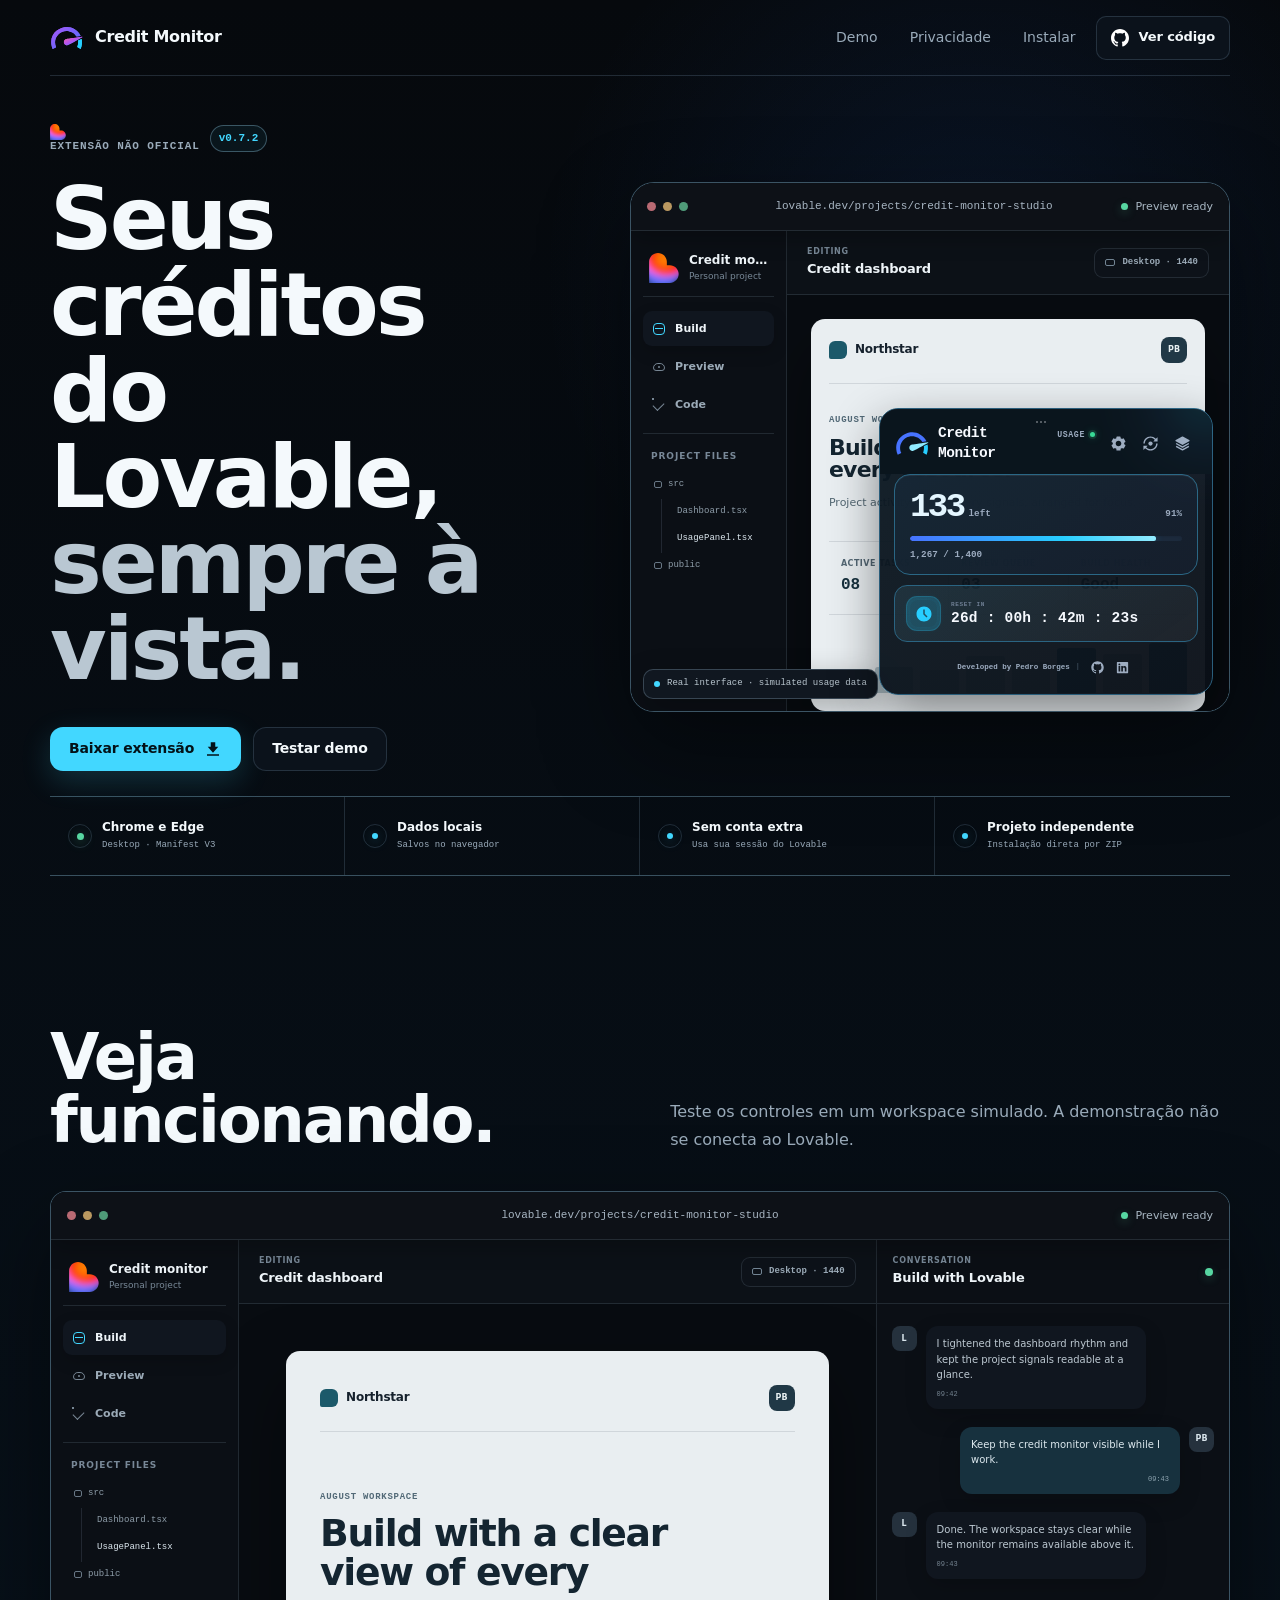
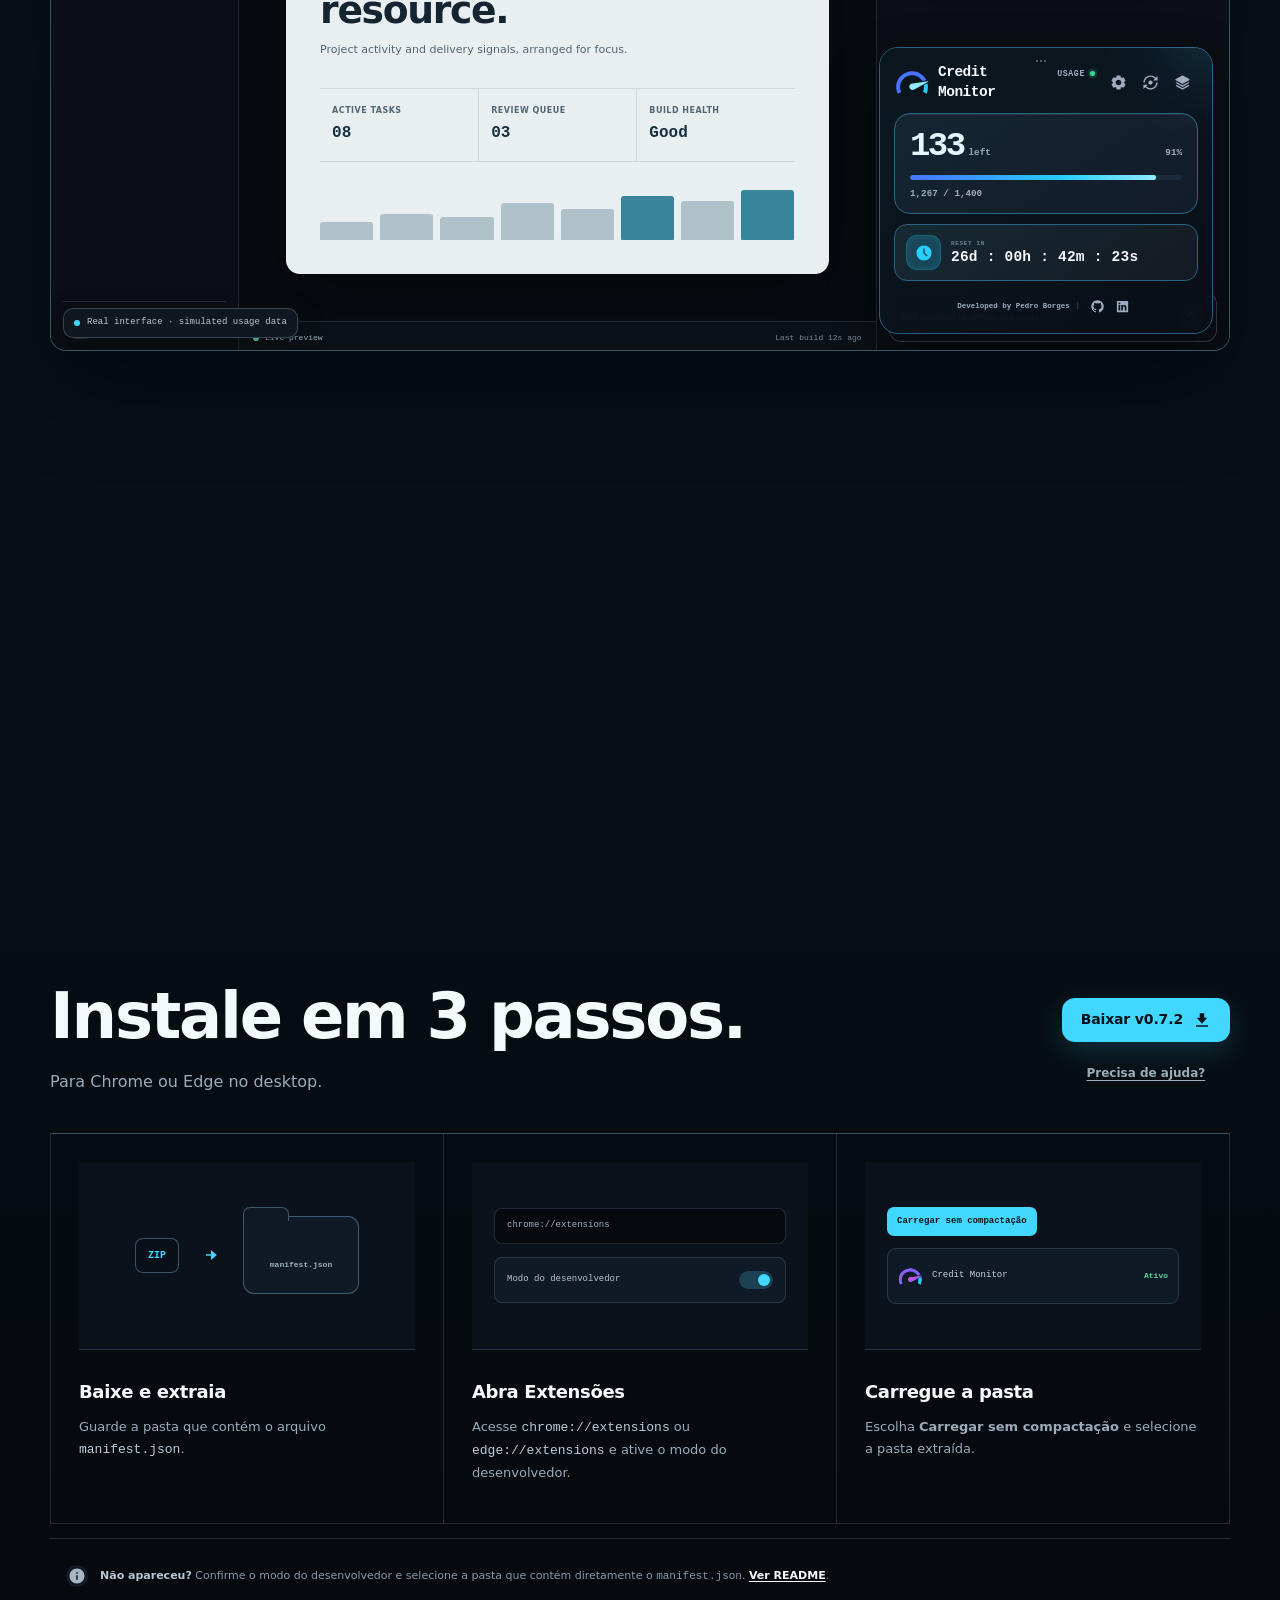
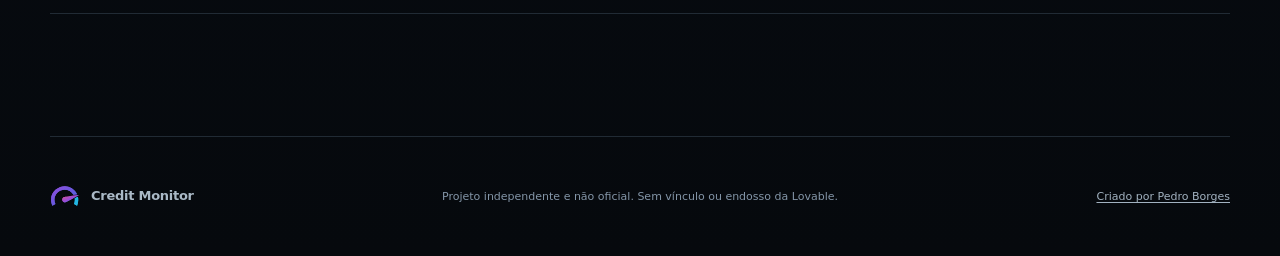
==== commit 9bc2955c: "Move hero CTAs up by removing supporting copy" ====
--- a/docs/index.html
+++ b/docs/index.html
@@ -33,9 +33,6 @@
           <span class="version-badge">v0.7.2</span>
         </div>
         <h1>Seus créditos do Lovable,<br /><span>sempre à vista.</span></h1>
-        <p class="hero-lede">
-          Acompanhe seu uso sem sair do workspace. Sem conta extra, sem servidor próprio e com dados salvos apenas no navegador.
-        </p>
         <div class="hero-actions">
           <a class="button button-primary" href="downloads/lovable-credit-monitor-v0.7.2.zip" download>
             <span>Baixar extensão</span>
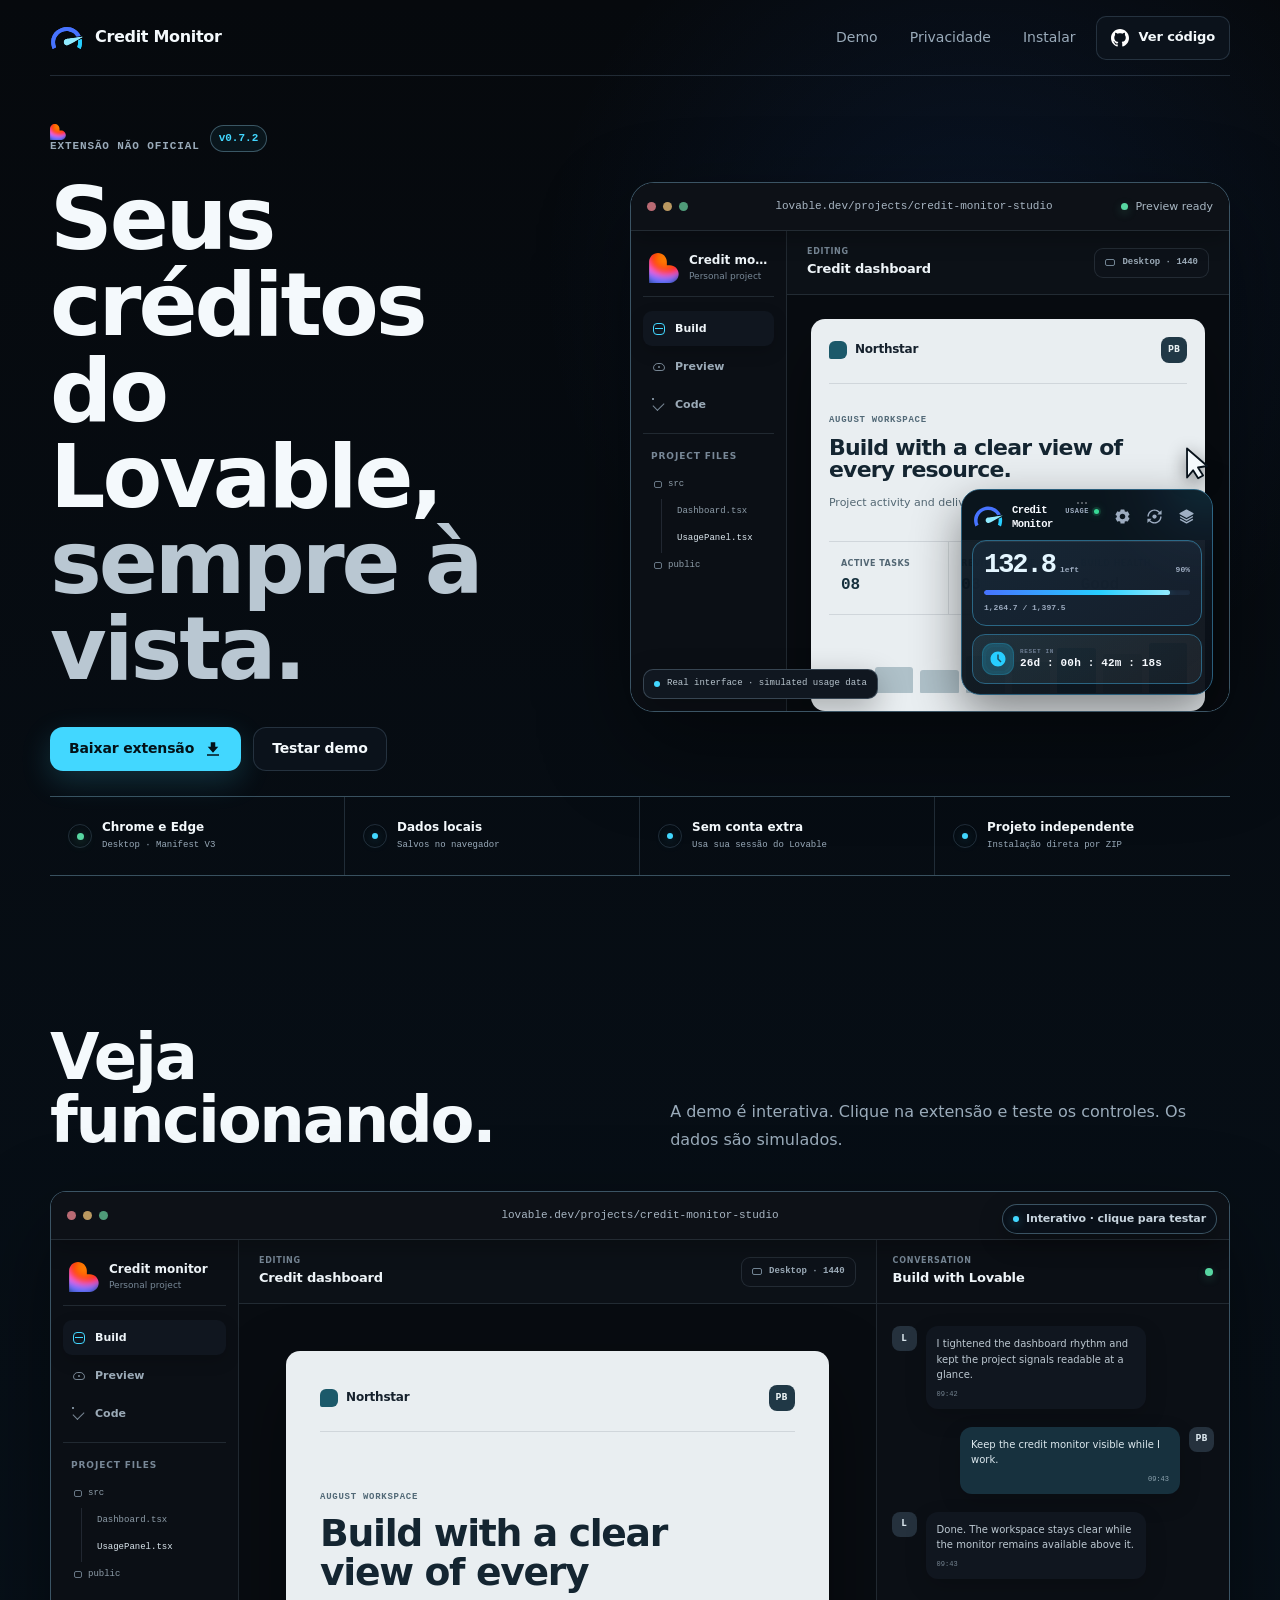
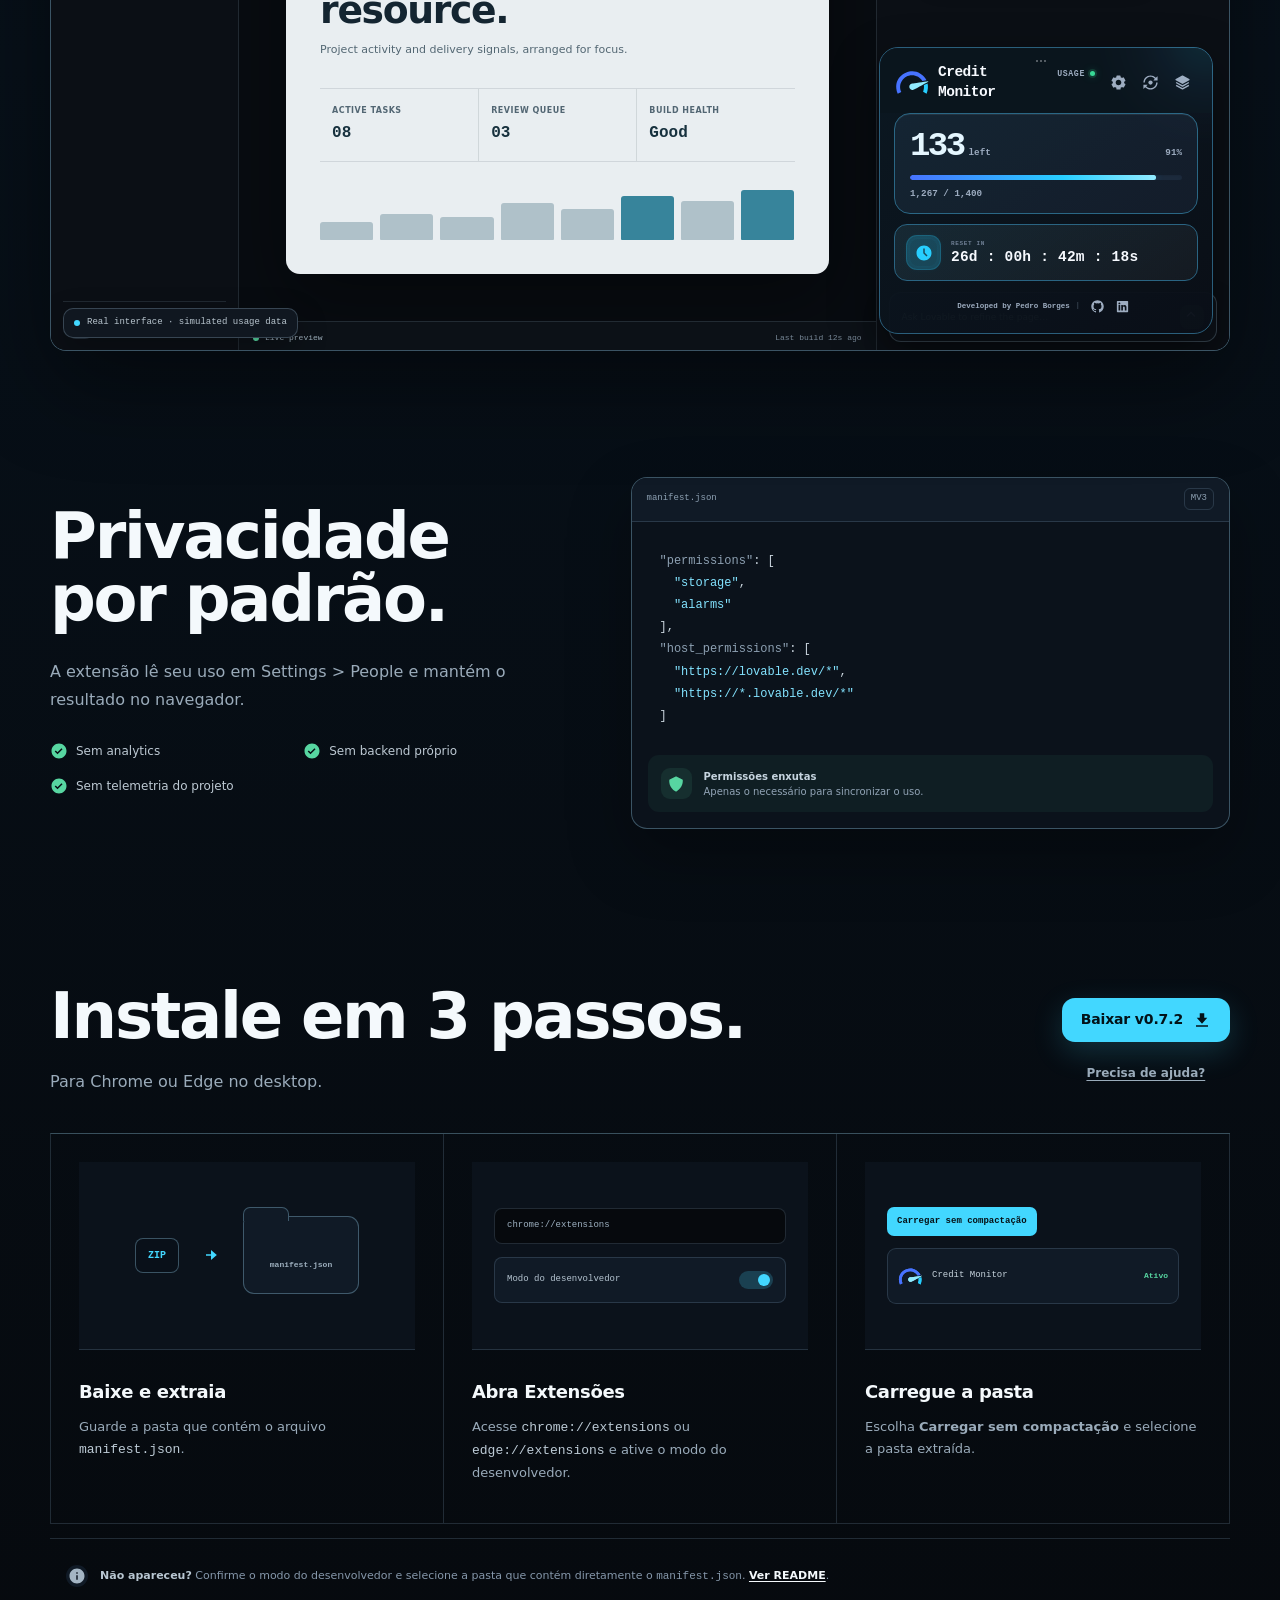
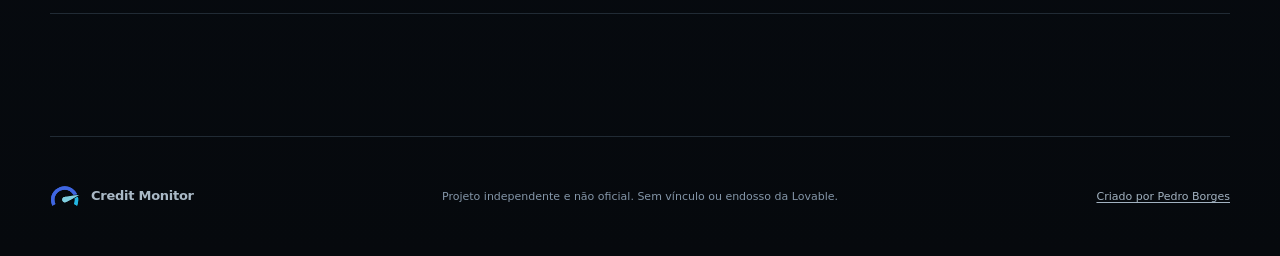
==== commit ccfd21e9: "Destaca interatividade da demo na landing" ====
--- a/docs/index.html
+++ b/docs/index.html
@@ -8,6 +8,7 @@
   <title>Credit Monitor · Seus créditos do Lovable sempre à vista</title>
   <link rel="icon" type="image/png" href="assets/icon-128.png" />
   <link rel="stylesheet" href="styles.css" />
+  <link rel="stylesheet" href="interaction-hints.css" />
 </head>
 <body>
   <a class="skip-link" href="#main">Ir para o conteúdo</a>
@@ -66,10 +67,11 @@
         <div>
           <h2>Veja funcionando.</h2>
         </div>
-        <p>Teste os controles em um workspace simulado. A demonstração não se conecta ao Lovable.</p>
+        <p>A demo é interativa. Clique na extensão e teste os controles. Os dados são simulados.</p>
       </div>
 
       <div class="interactive-runtime-shell">
+        <span class="interactive-hint" aria-hidden="true">Interativo · clique para testar</span>
         <iframe
           class="interactive-runtime-frame"
           src="demo/index.html?surface=interactive"
--- a/docs/interaction-hints.css
+++ b/docs/interaction-hints.css
@@ -0,0 +1,40 @@
+.interactive-hint {
+  position: absolute;
+  z-index: 3;
+  top: 12px;
+  right: 12px;
+  display: inline-flex;
+  min-height: 30px;
+  align-items: center;
+  gap: 7px;
+  padding: 0 10px;
+  border: 1px solid var(--line-strong);
+  border-radius: 999px;
+  color: #c7d4de;
+  background: var(--page-raised);
+  box-shadow: 0 8px 24px rgba(0, 0, 0, .26);
+  font-size: 11px;
+  font-weight: 700;
+  letter-spacing: -.01em;
+  pointer-events: none;
+}
+
+.interactive-hint::before {
+  content: "";
+  width: 6px;
+  height: 6px;
+  flex: 0 0 auto;
+  border-radius: 50%;
+  background: var(--cyan);
+  box-shadow: 0 2px 10px rgba(66, 215, 255, .4);
+}
+
+@media (max-width: 430px) {
+  .interactive-hint {
+    top: 8px;
+    right: 8px;
+    min-height: 28px;
+    padding-inline: 9px;
+    font-size: 10px;
+  }
+}
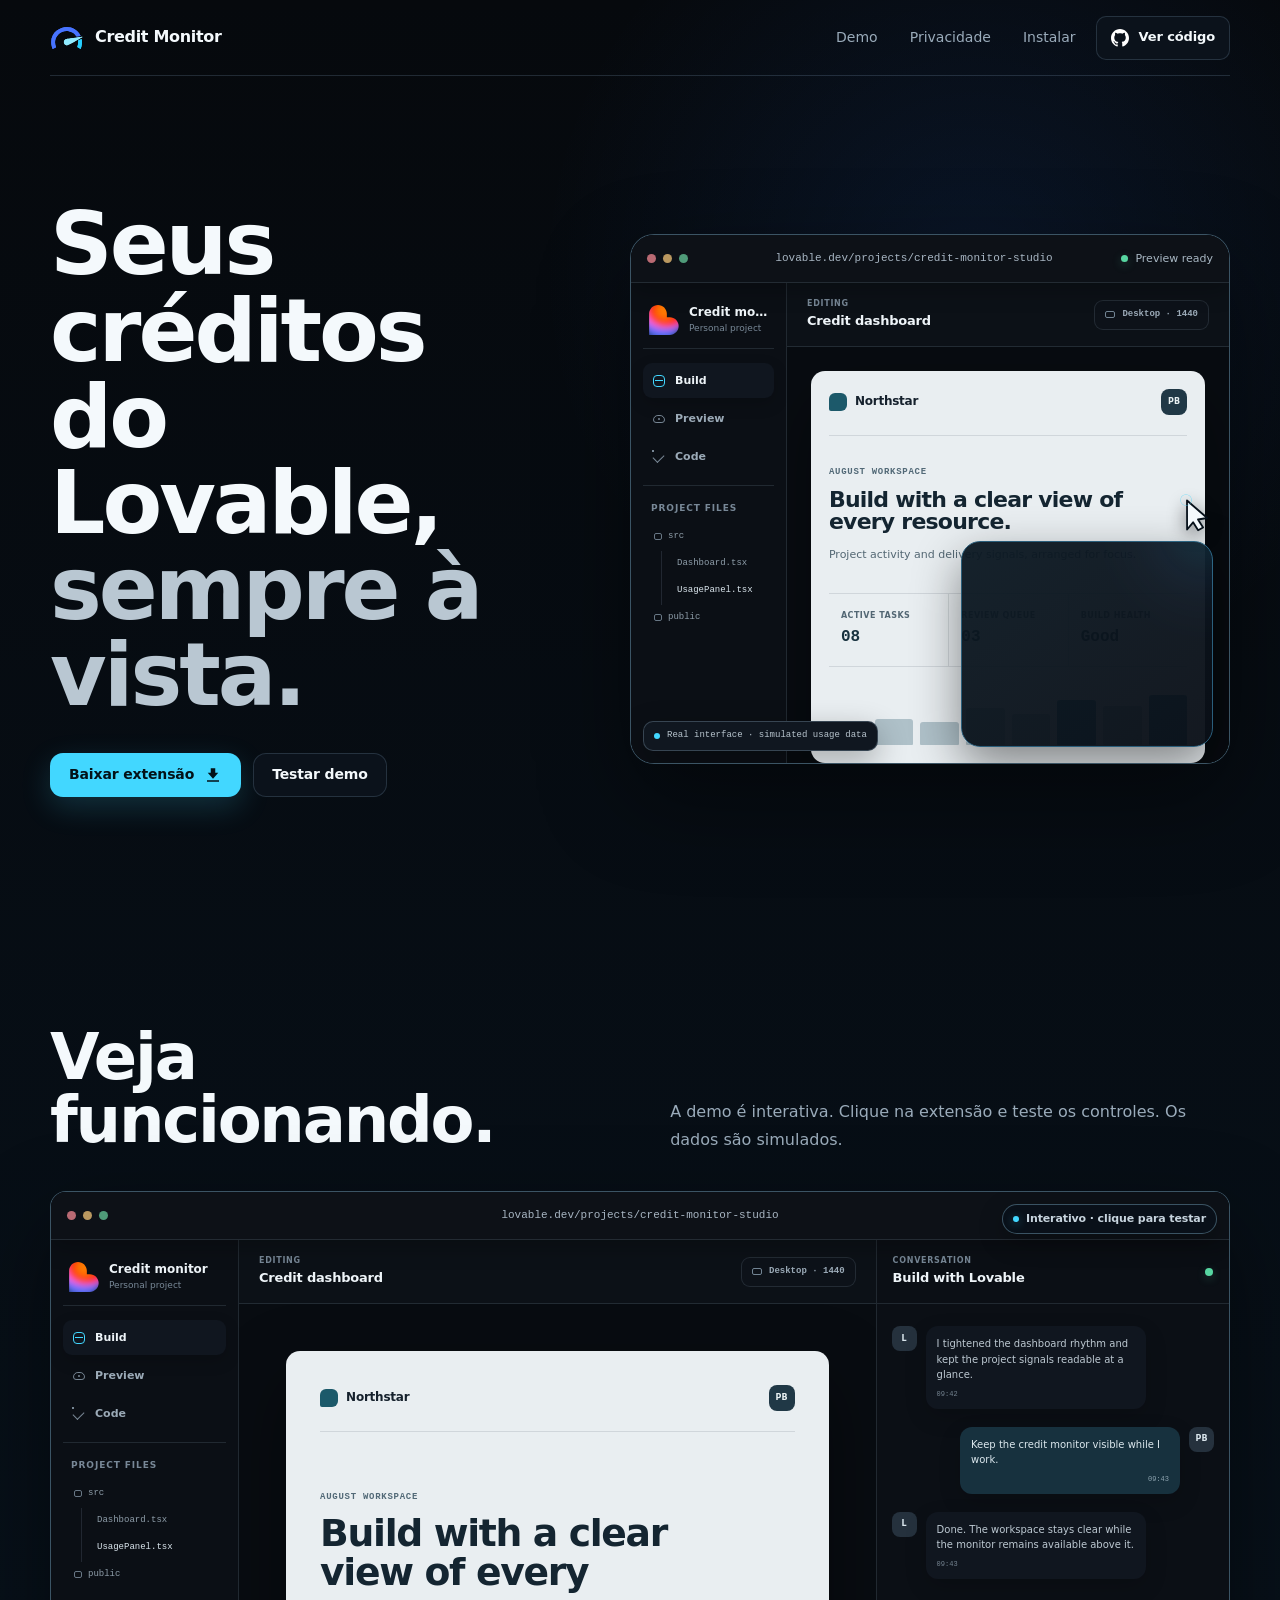
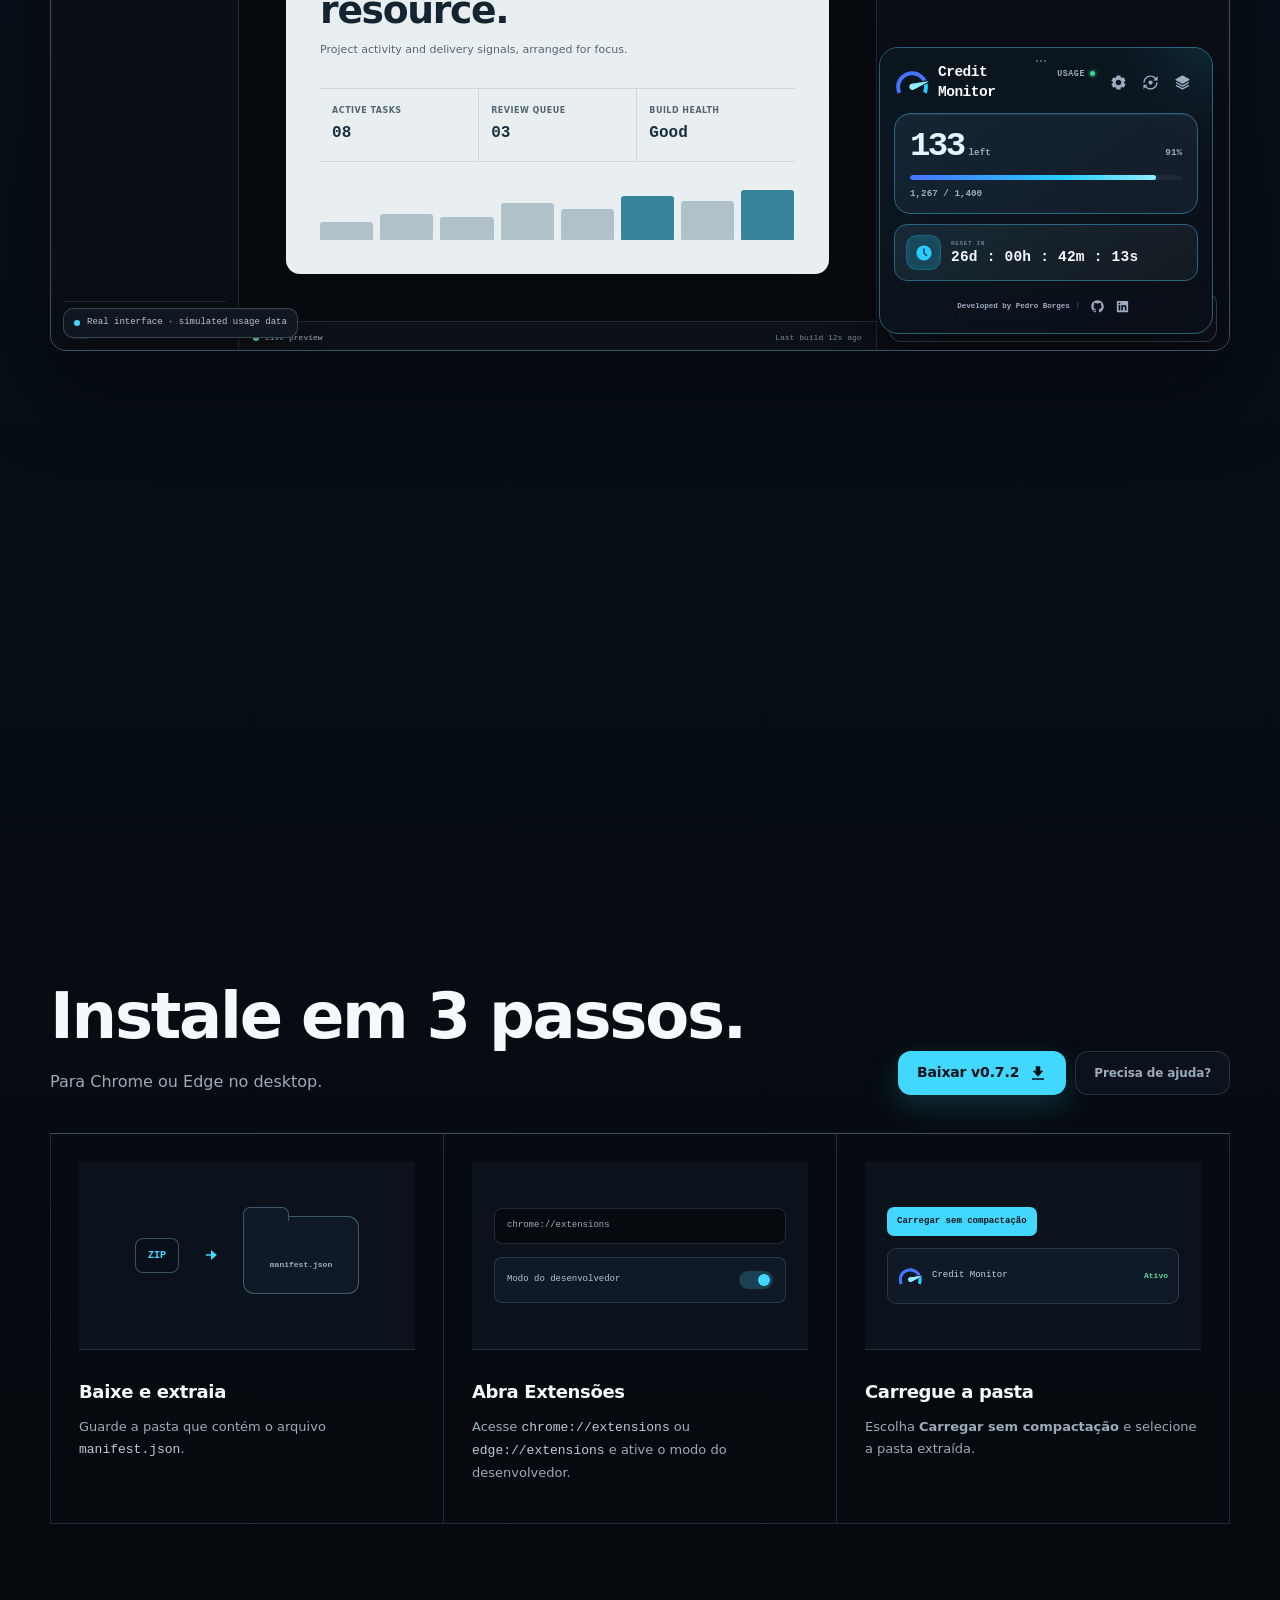
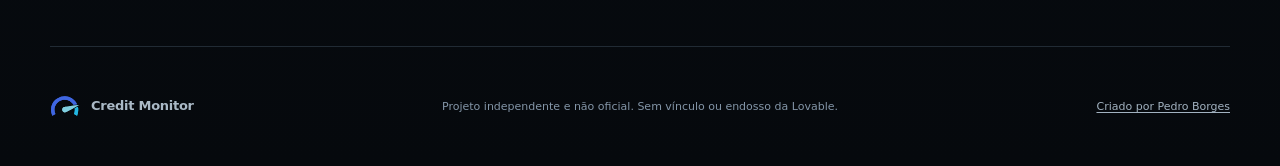
==== commit 303b4e85: "Simplifica hero privacidade e instalação" ====
--- a/docs/index.html
+++ b/docs/index.html
@@ -29,10 +29,6 @@
   <main id="main">
     <section class="hero section" id="top">
       <div class="hero-copy">
-        <div class="eyebrow-row">
-          <span class="eyebrow"><img src="assets/lovable.svg" alt="" width="16" height="16" />Extensão não oficial</span>
-          <span class="version-badge">v0.7.2</span>
-        </div>
         <h1>Seus créditos do Lovable,<br /><span>sempre à vista.</span></h1>
         <div class="hero-actions">
           <a class="button button-primary" href="downloads/lovable-credit-monitor-v0.7.2.zip" download>
@@ -53,13 +49,6 @@
           loading="eager">
         </iframe>
       </div>
-
-      <ul class="hero-trust-rail" aria-label="Informações principais do produto">
-        <li class="trust-fact"><span class="trust-mark" aria-hidden="true"><i class="status-dot"></i></span><span><strong>Chrome e Edge</strong><small>Desktop · Manifest V3</small></span></li>
-        <li class="trust-fact"><span class="trust-mark" aria-hidden="true"></span><span><strong>Dados locais</strong><small>Salvos no navegador</small></span></li>
-        <li class="trust-fact"><span class="trust-mark" aria-hidden="true"></span><span><strong>Sem conta extra</strong><small>Usa sua sessão do Lovable</small></span></li>
-        <li class="trust-fact"><span class="trust-mark" aria-hidden="true"></span><span><strong>Projeto independente</strong><small>Instalação direta por ZIP</small></span></li>
-      </ul>
     </section>
 
     <section class="section demo-section" id="demo">
@@ -84,11 +73,11 @@
     <section class="privacy-section section" id="privacy">
       <div class="privacy-copy">
         <h2>Privacidade por padrão.</h2>
-        <p>A extensão lê seu uso em Settings &gt; People e mantém o resultado no navegador.</p>
         <ul class="privacy-list">
           <li><span aria-hidden="true"><svg class="ui-icon" viewBox="0 0 24 24"><path fill="currentColor" stroke="none" d="M12 2C6.486 2 2 6.486 2 12s4.486 10 10 10 10-4.486 10-10S17.514 2 12 2zm-1.999 14.413-3.713-3.705L7.7 11.292l2.299 2.295 5.294-5.294 1.414 1.414-6.706 6.706z" /></svg></span>Sem analytics</li>
           <li><span aria-hidden="true"><svg class="ui-icon" viewBox="0 0 24 24"><path fill="currentColor" stroke="none" d="M12 2C6.486 2 2 6.486 2 12s4.486 10 10 10 10-4.486 10-10S17.514 2 12 2zm-1.999 14.413-3.713-3.705L7.7 11.292l2.299 2.295 5.294-5.294 1.414 1.414-6.706 6.706z" /></svg></span>Sem backend próprio</li>
           <li><span aria-hidden="true"><svg class="ui-icon" viewBox="0 0 24 24"><path fill="currentColor" stroke="none" d="M12 2C6.486 2 2 6.486 2 12s4.486 10 10 10 10-4.486 10-10S17.514 2 12 2zm-1.999 14.413-3.713-3.705L7.7 11.292l2.299 2.295 5.294-5.294 1.414 1.414-6.706 6.706z" /></svg></span>Sem telemetria do projeto</li>
+          <li><span aria-hidden="true"><svg class="ui-icon" viewBox="0 0 24 24"><path fill="currentColor" stroke="none" d="M12 2C6.486 2 2 6.486 2 12s4.486 10 10 10 10-4.486 10-10S17.514 2 12 2zm-1.999 14.413-3.713-3.705L7.7 11.292l2.299 2.295 5.294-5.294 1.414 1.414-6.706 6.706z" /></svg></span>Dados salvos localmente</li>
         </ul>
       </div>
       <div class="permissions-card">
@@ -110,7 +99,7 @@
         <div><h2>Instale em 3 passos.</h2><p>Para Chrome ou Edge no desktop.</p></div>
         <div class="install-actions">
           <a class="button button-primary" href="downloads/lovable-credit-monitor-v0.7.2.zip" download>Baixar v0.7.2 <svg class="button-icon" viewBox="0 0 24 24" aria-hidden="true"><path fill="currentColor" stroke="none" d="M19 9h-4V3H9v6H5l7 8zM4 19h16v2H4z" /></svg></a>
-          <a class="install-help-link" href="#installation-help">Precisa de ajuda?</a>
+          <a class="button button-secondary install-help-link" href="https://github.com/borgescodes/lovable-credit-monitor">Precisa de ajuda?</a>
         </div>
       </div>
       <div class="install-walkthrough" aria-label="Guia de instalação manual">
@@ -139,10 +128,6 @@
           <p>Escolha <strong>Carregar sem compactação</strong> e selecione a pasta extraída.</p>
         </article>
       </div>
-      <div class="install-footnote" id="installation-help">
-        <span aria-hidden="true"><svg class="ui-icon" viewBox="0 0 24 24"><path fill="currentColor" stroke="none" d="M12 2C6.486 2 2 6.486 2 12s4.486 10 10 10 10-4.486 10-10S17.514 2 12 2zm1 15h-2v-6h2v6zm0-8h-2V7h2v2z" /></svg></span>
-        <p><strong>Não apareceu?</strong> Confirme o modo do desenvolvedor e selecione a pasta que contém diretamente o <code>manifest.json</code>. <a href="https://github.com/borgescodes/lovable-credit-monitor">Ver README</a>.</p>
-      </div>
     </section>
   </main>
 
--- a/docs/interaction-hints.css
+++ b/docs/interaction-hints.css
@@ -1,3 +1,17 @@
+.hero-copy {
+  align-self: center;
+}
+
+.install-actions {
+  flex-direction: row;
+  flex-wrap: wrap;
+  justify-content: flex-end;
+}
+
+.install-help-link {
+  justify-content: center;
+}
+
 .interactive-hint {
   position: absolute;
   z-index: 3;
@@ -30,6 +44,10 @@
 }
 
 @media (max-width: 430px) {
+  .install-actions {
+    flex-direction: column;
+  }
+
   .interactive-hint {
     top: 8px;
     right: 8px;
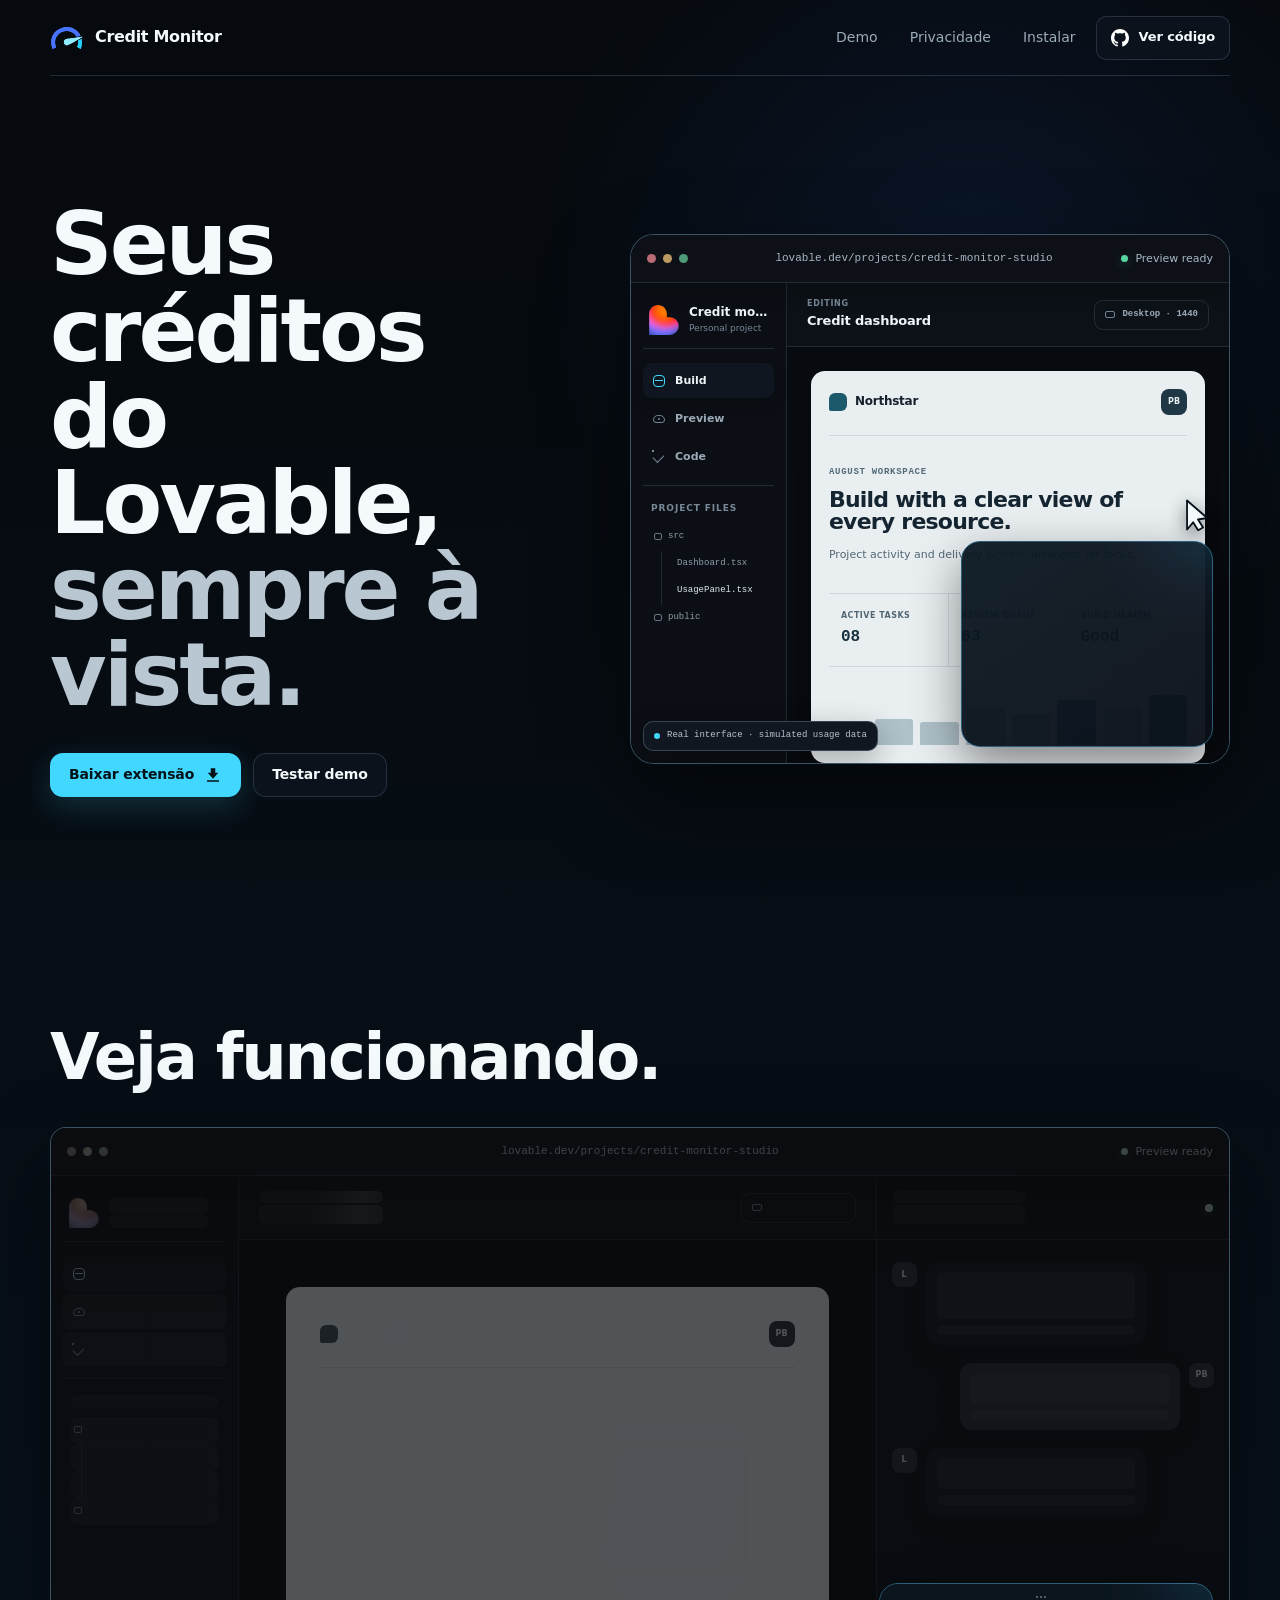
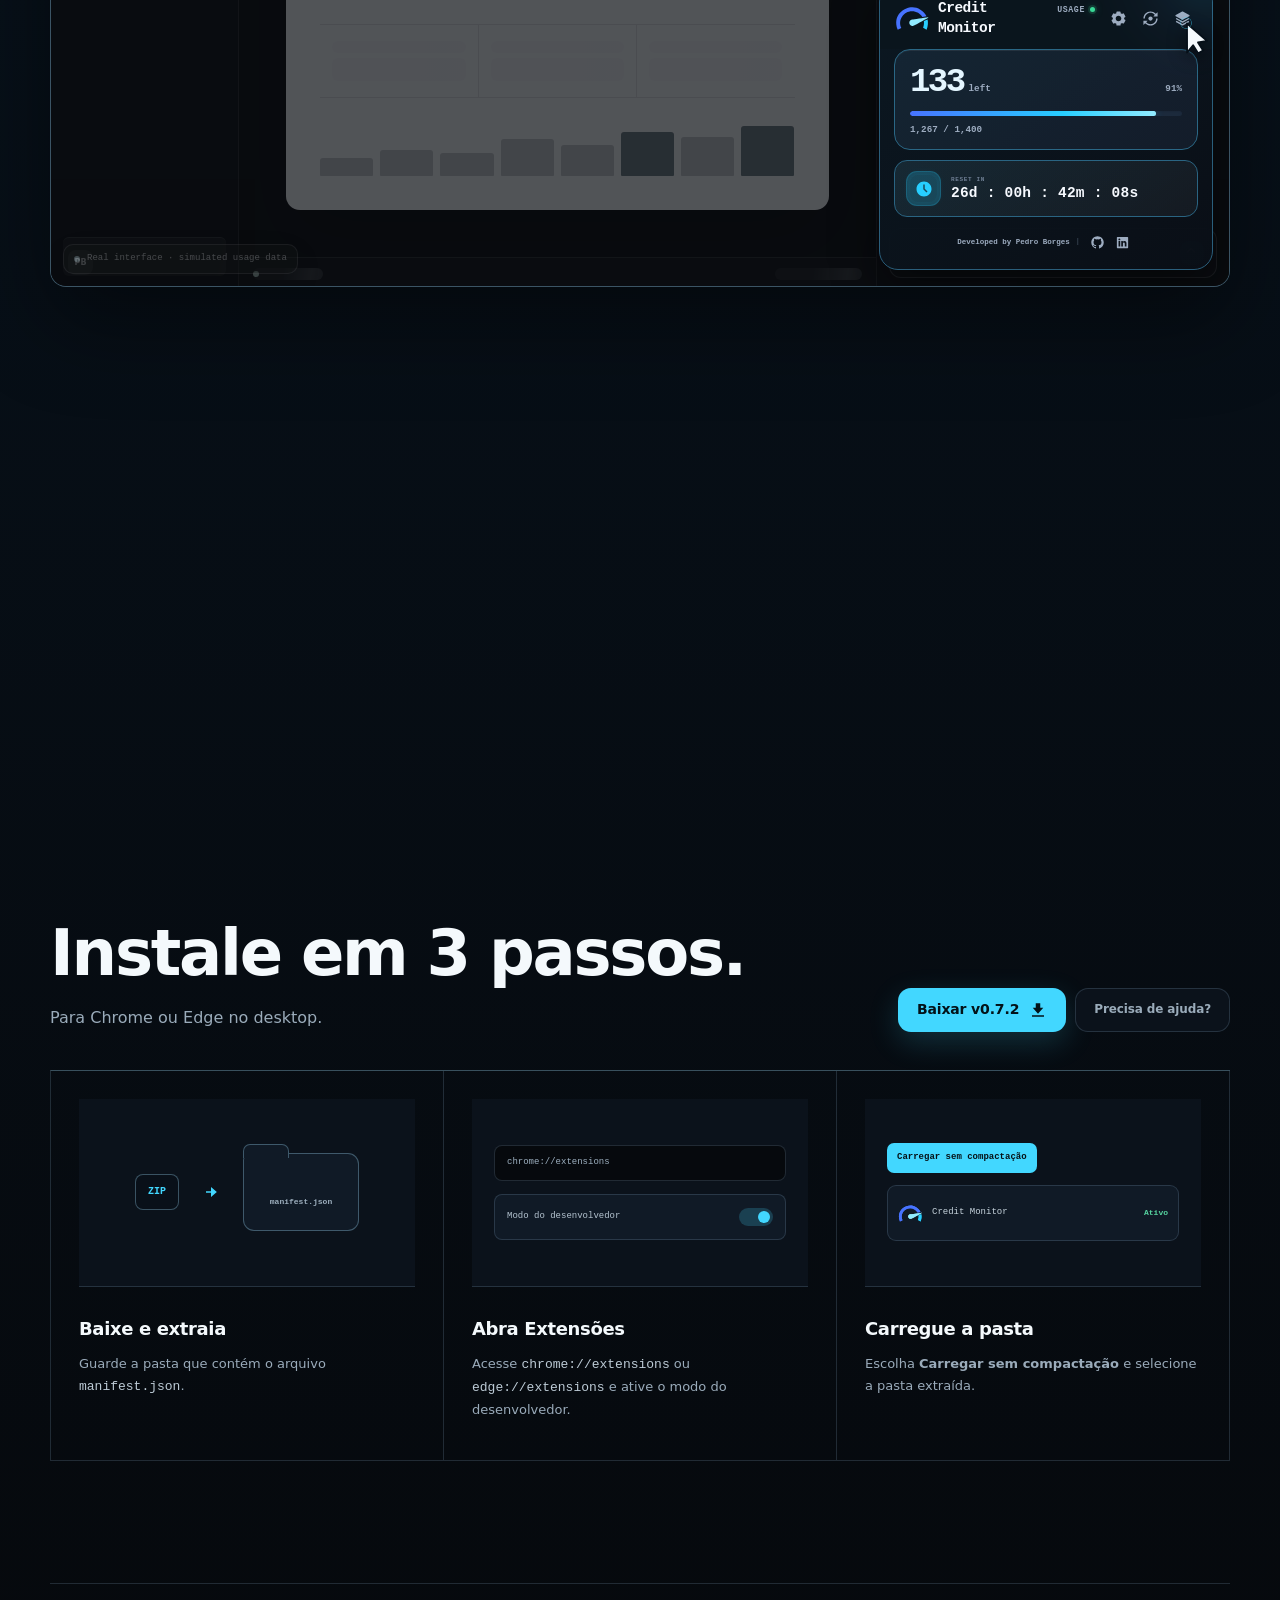
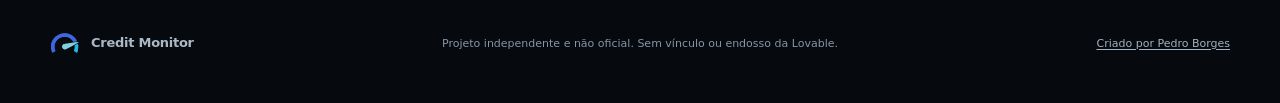
==== commit 80d3e049: "Simplifica seção da demo" ====
--- a/docs/index.html
+++ b/docs/index.html
@@ -56,11 +56,9 @@
         <div>
           <h2>Veja funcionando.</h2>
         </div>
-        <p>A demo é interativa. Clique na extensão e teste os controles. Os dados são simulados.</p>
       </div>
 
       <div class="interactive-runtime-shell">
-        <span class="interactive-hint" aria-hidden="true">Interativo · clique para testar</span>
         <iframe
           class="interactive-runtime-frame"
           src="demo/index.html?surface=interactive"
@@ -139,4 +137,4 @@
 
   <script src="demo.js"></script>
 </body>
-</html>+</html>
--- a/docs/interaction-hints.css
+++ b/docs/interaction-hints.css
@@ -12,47 +12,8 @@
   justify-content: center;
 }
 
-.interactive-hint {
-  position: absolute;
-  z-index: 3;
-  top: 12px;
-  right: 12px;
-  display: inline-flex;
-  min-height: 30px;
-  align-items: center;
-  gap: 7px;
-  padding: 0 10px;
-  border: 1px solid var(--line-strong);
-  border-radius: 999px;
-  color: #c7d4de;
-  background: var(--page-raised);
-  box-shadow: 0 8px 24px rgba(0, 0, 0, .26);
-  font-size: 11px;
-  font-weight: 700;
-  letter-spacing: -.01em;
-  pointer-events: none;
-}
-
-.interactive-hint::before {
-  content: "";
-  width: 6px;
-  height: 6px;
-  flex: 0 0 auto;
-  border-radius: 50%;
-  background: var(--cyan);
-  box-shadow: 0 2px 10px rgba(66, 215, 255, .4);
-}
-
 @media (max-width: 430px) {
   .install-actions {
     flex-direction: column;
   }
-
-  .interactive-hint {
-    top: 8px;
-    right: 8px;
-    min-height: 28px;
-    padding-inline: 9px;
-    font-size: 10px;
-  }
 }
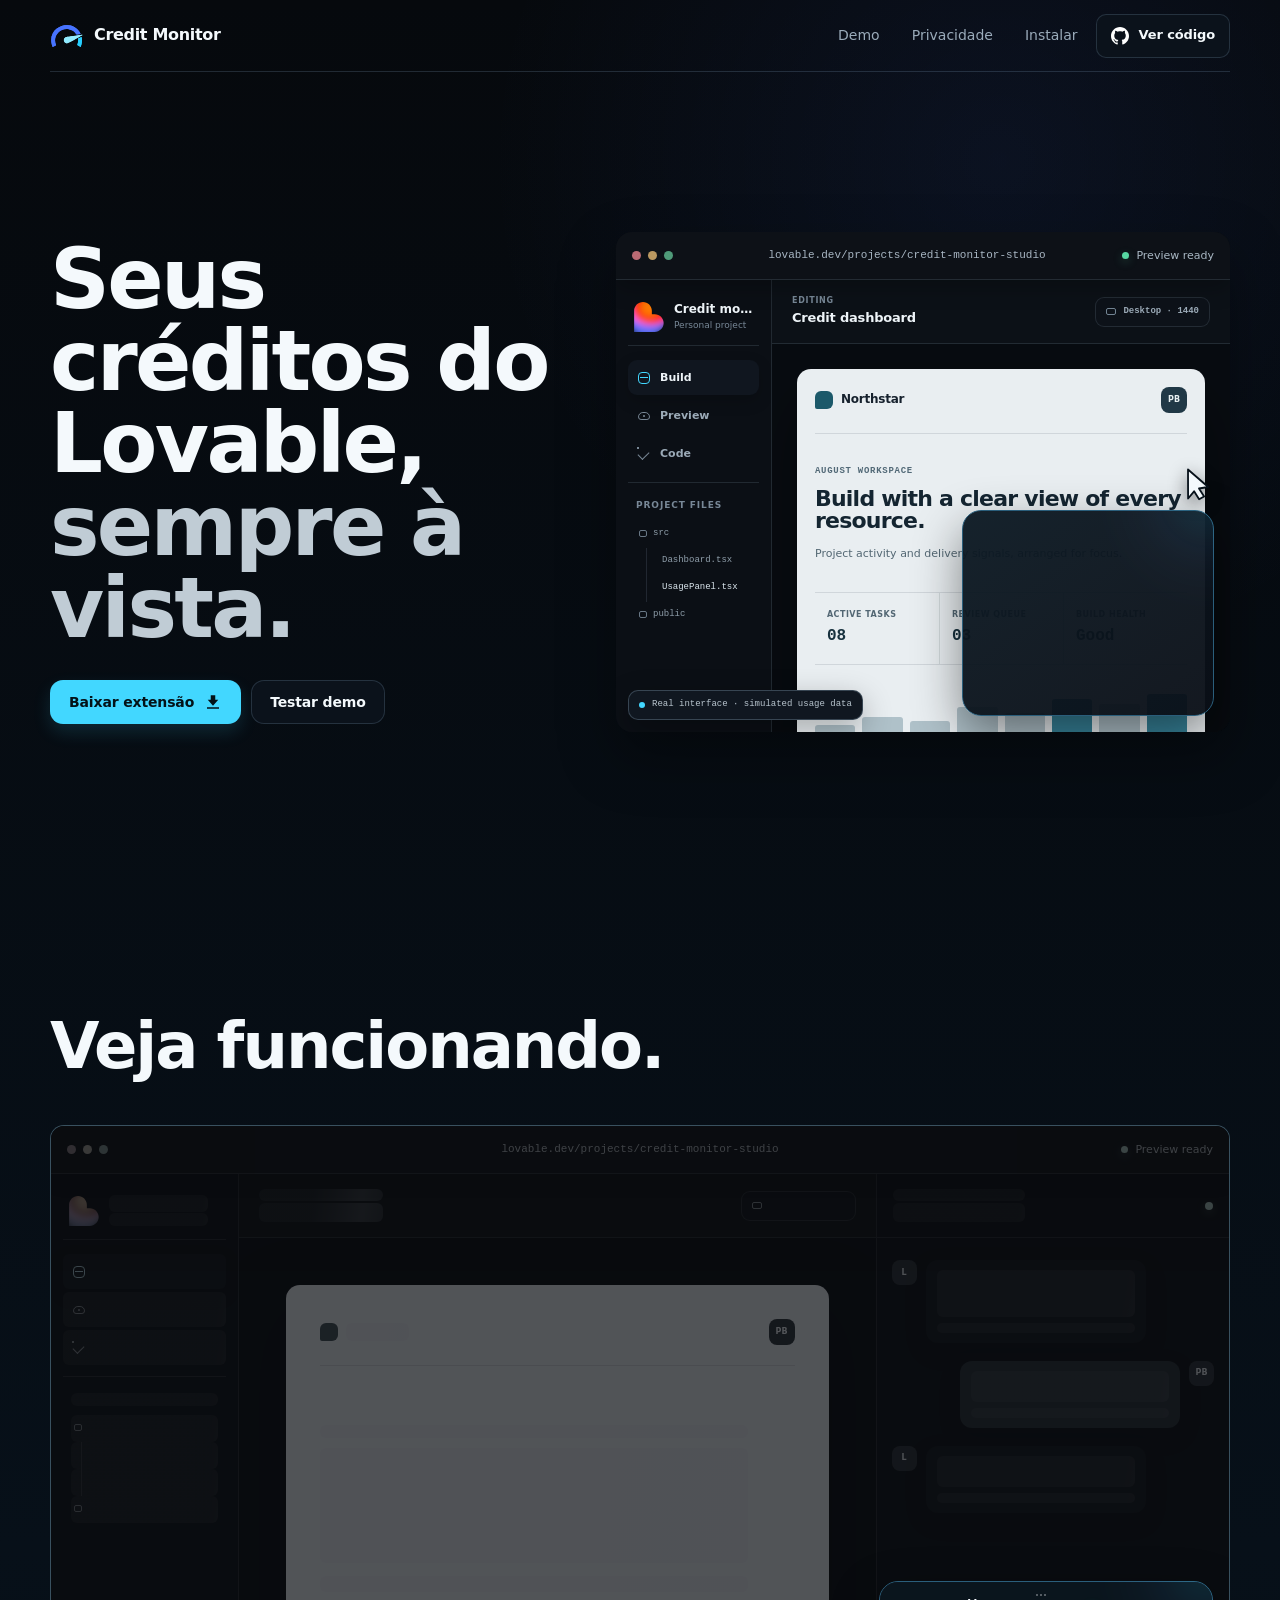
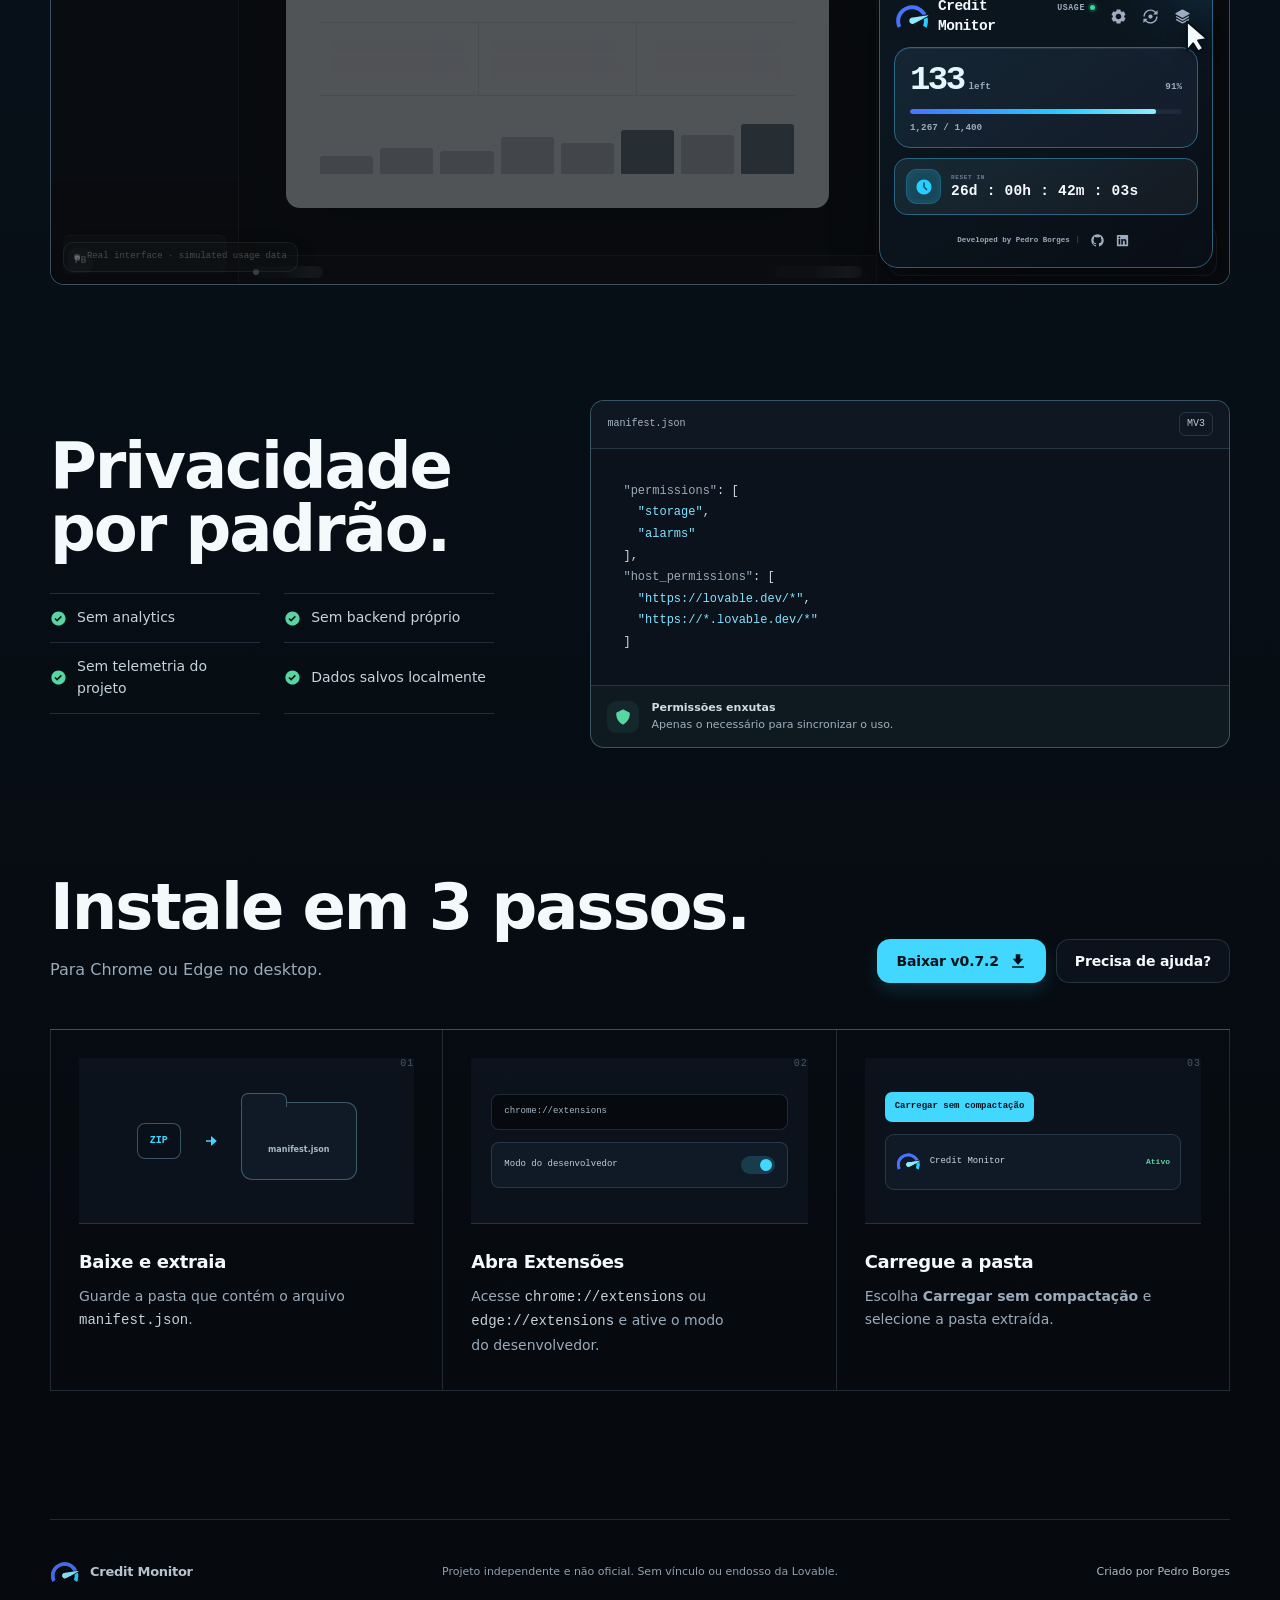
==== commit a69ea8c8: "Consolidate landing styles" ====
--- a/docs/index.html
+++ b/docs/index.html
@@ -8,7 +8,6 @@
   <title>Credit Monitor · Seus créditos do Lovable sempre à vista</title>
   <link rel="icon" type="image/png" href="assets/icon-128.png" />
   <link rel="stylesheet" href="styles.css" />
-  <link rel="stylesheet" href="interaction-hints.css" />
 </head>
 <body>
   <a class="skip-link" href="#main">Ir para o conteúdo</a>
--- a/docs/styles.css
+++ b/docs/styles.css
@@ -12,12 +12,12 @@
   --cyan: #42d7ff;
   --cyan-deep: #2878ff;
   --green: #57d6a1;
-  --danger: #ff6577;
   --touch-target: 44px;
   --max: 1180px;
   --radius-sm: 10px;
   --radius-md: 16px;
-  --radius-lg: 24px;
+  --ease-out: cubic-bezier(.16, 1, .3, 1);
+  --section-space: clamp(92px, 9vw, 126px);
   font-family: "Segoe UI Variable", "Segoe UI", ui-sans-serif, system-ui, sans-serif;
 }
 
@@ -28,114 +28,156 @@
   margin: 0;
   overflow-x: clip;
   color: var(--text);
-  background: radial-gradient(circle at 76% 8%, rgba(40, 120, 255, .1), transparent 27rem), linear-gradient(180deg, var(--page), #071019 48%, var(--page));
+  background:
+    radial-gradient(circle at 78% 5%, rgba(71, 115, 255, .08), transparent 32rem),
+    linear-gradient(180deg, var(--page) 0%, #071019 48%, var(--page) 100%);
   font-size: 16px;
   line-height: 1.55;
   -webkit-font-smoothing: antialiased;
+  text-rendering: optimizeLegibility;
 }
 ::selection { color: #031014; background: var(--cyan); }
-::-webkit-scrollbar { width: 11px; height: 11px; }
+::-webkit-scrollbar { width: 10px; height: 10px; }
 ::-webkit-scrollbar-track { background: var(--page); }
 ::-webkit-scrollbar-thumb { border: 3px solid var(--page); border-radius: 999px; background: var(--line-strong); }
 img { display: block; max-width: 100%; }
 a { color: inherit; text-underline-offset: .22em; }
 button, a { -webkit-tap-highlight-color: transparent; }
-button { color: inherit; font: inherit; }
-code, pre, .version-badge, .control-label, .demo-caption, .proof-strip, .hero-trust-rail, .permissions-head, .install-step::before, .archive-chip, .browser-address, .developer-toggle, .load-unpacked-control, .extension-result, .micro-label, .progress-meta, .palette-row > span {
+code, pre, .permissions-head, .install-step::before, .archive-chip, .browser-address, .developer-toggle, .load-unpacked-control, .extension-result {
   font-family: ui-monospace, "SFMono-Regular", Consolas, monospace;
   font-variant-numeric: tabular-nums;
 }
 
 .skip-link {
-  position: fixed; z-index: 100; top: 12px; left: 16px;
-  min-height: var(--touch-target); padding: 10px 14px;
-  border-radius: var(--radius-sm); color: #031014; background: var(--cyan);
-  transform: translateY(-160%); transition: transform 180ms cubic-bezier(.2, .8, .2, 1);
+  position: fixed;
+  z-index: 20;
+  top: 12px;
+  left: 16px;
+  min-height: var(--touch-target);
+  padding: 10px 14px;
+  border-radius: var(--radius-sm);
+  color: #031014;
+  background: var(--cyan);
+  transform: translateY(-160%);
+  transition: transform 180ms var(--ease-out);
 }
 .skip-link:focus { transform: translateY(0); }
+
 .site-header {
-  width: min(var(--max), calc(100% - 40px)); min-height: 76px; margin: 0 auto;
-  display: flex; align-items: center; justify-content: space-between; gap: 24px;
+  width: min(var(--max), calc(100% - 40px));
+  min-height: 72px;
+  margin: 0 auto;
+  display: flex;
+  align-items: center;
+  justify-content: space-between;
+  gap: 24px;
   border-bottom: 1px solid var(--line);
 }
-.brand-lockup { min-height: var(--touch-target); display: inline-flex; align-items: center; gap: 11px; text-decoration: none; font-weight: 720; letter-spacing: -.02em; }
+.brand-lockup {
+  min-height: var(--touch-target);
+  display: inline-flex;
+  align-items: center;
+  gap: 10px;
+  color: var(--text);
+  text-decoration: none;
+  font-weight: 720;
+  letter-spacing: -.02em;
+}
 .brand-lockup img { width: 34px; height: 34px; object-fit: contain; }
-.header-actions { display: flex; align-items: center; gap: 8px; }
+.header-actions { display: flex; align-items: center; gap: 4px; }
 .text-link {
-  min-height: var(--touch-target); padding: 0 12px; display: inline-flex; align-items: center;
-  color: var(--muted); text-decoration: none; font-size: 14px;
-  transition: color 180ms cubic-bezier(.2, .8, .2, 1);
-}
-.text-link:hover { color: var(--text); }
+  min-height: var(--touch-target);
+  padding: 0 14px;
+  display: inline-flex;
+  align-items: center;
+  color: var(--muted);
+  text-decoration: none;
+  font-size: 14px;
+  transition: color 180ms var(--ease-out);
+}
+
 .button {
-  min-height: var(--touch-target); padding: 0 18px;
-  display: inline-flex; align-items: center; justify-content: center; gap: 10px;
-  border: 1px solid transparent; border-radius: 13px; text-decoration: none;
-  font-size: 14px; font-weight: 700; letter-spacing: -.01em;
-}
-.button:hover { transform: translateY(-2px); }
-.button:active { transform: translateY(0); }
-.button:focus-visible, button:focus-visible, a:focus-visible { outline: 2px solid var(--cyan); outline-offset: 3px; }
-.button-primary { color: #031218; background: var(--cyan); box-shadow: 0 10px 30px rgba(66, 215, 255, .18); }
-.button-primary:hover { background: #7be5ff; box-shadow: 0 14px 38px rgba(66, 215, 255, .25); }
-.button-secondary, .button-ghost { color: var(--text); border-color: var(--line); background: var(--panel); }
-.button-secondary:hover, .button-ghost:hover { border-color: var(--line-strong); background: var(--panel-raised); }
+  min-height: var(--touch-target);
+  padding: 0 18px;
+  display: inline-flex;
+  align-items: center;
+  justify-content: center;
+  gap: 10px;
+  border: 1px solid transparent;
+  border-radius: 13px;
+  text-decoration: none;
+  font-size: 14px;
+  font-weight: 700;
+  letter-spacing: -.01em;
+  transition: transform 180ms var(--ease-out), color 180ms var(--ease-out), background-color 180ms var(--ease-out), border-color 180ms var(--ease-out), box-shadow 180ms var(--ease-out);
+}
+.button-primary {
+  color: #031218;
+  background: var(--cyan);
+  box-shadow: 0 8px 18px rgba(66, 215, 255, .14);
+}
+.button-secondary,
+.button-ghost {
+  color: var(--text);
+  border-color: var(--line);
+  background: var(--panel);
+}
 .button-small { padding-inline: 14px; border-radius: var(--radius-sm); font-size: 13px; }
-.header-source img { filter: none; opacity: 1; }
-.header-source:is(:hover, :focus-visible, :active) img { filter: none; opacity: 1; }
-.button-icon, .ui-icon, .evidence-icon, .illustration-arrow { fill: none; stroke: currentColor; stroke-width: 1.8; stroke-linecap: round; stroke-linejoin: round; }
-.button-icon { width: 18px; height: 18px; }
-.ui-icon { width: 18px; height: 18px; }
-
-.section { width: min(var(--max), calc(100% - 40px)); margin: 0 auto; }
+.button-icon,
+.ui-icon,
+.illustration-arrow { width: 18px; height: 18px; }
+.header-source img { opacity: 1; filter: none; }
+.button:active { transform: translateY(0) scale(.985); }
+.button:focus-visible,
+a:focus-visible { outline: 2px solid var(--cyan); outline-offset: 3px; }
+
+.section {
+  width: min(var(--max), calc(100% - 40px));
+  margin: 0 auto;
+  scroll-margin-top: 28px;
+}
 .hero {
-  min-height: calc(100svh - 76px); padding: 46px 0 24px;
-  display: grid; grid-template-columns: .92fr 1.08fr; align-items: center; gap: 20px 68px;
-}
-.hero-copy { position: relative; z-index: 2; }
-.eyebrow-row { display: flex; align-items: center; gap: 10px; margin-bottom: 22px; }
-.eyebrow { color: var(--muted); font: 700 11px/1.25 ui-monospace, "SFMono-Regular", Consolas, monospace; letter-spacing: .08em; text-transform: uppercase; }
-.version-badge { padding: 4px 8px; border: 1px solid var(--line-strong); border-radius: 999px; color: var(--cyan); background: rgba(66, 215, 255, .06); font-size: 11px; font-weight: 700; }
-.hero h1, .section-heading h2, .privacy-copy h2, .final-cta h2 { margin: 0; line-height: .99; letter-spacing: -.035em; text-wrap: balance; }
-.hero h1 { max-width: 630px; font-size: clamp(3.5rem, 6.8vw, 5.8rem); font-weight: 760; }
-.hero h1 span { color: #b9c7d2; }
-.hero-lede { max-width: 66ch; margin: 28px 0 0; color: var(--muted); font-size: 18px; line-height: 1.7; letter-spacing: -.012em; }
-.hero-actions { display: flex; flex-wrap: wrap; gap: 12px; margin-top: 34px; }
-.status-dot { width: 7px; height: 7px; display: inline-block; border-radius: 50%; background: var(--green); box-shadow: 0 2px 12px rgba(87, 214, 161, .45); }
-.hero-trust-rail { grid-column: 1 / -1; align-self: end; padding: 0; margin: 0; display: grid; grid-template-columns: repeat(4, 1fr); border-block: 1px solid var(--line-strong); list-style: none; }
-.hero-trust-rail li { min-width: 0; min-height: 78px; padding: 15px 18px; display: grid; grid-template-columns: 24px 1fr; align-items: center; gap: 10px; border-right: 1px solid var(--line); }
-.hero-trust-rail li:last-child { border-right: 0; }
-.hero-trust-rail li > span:last-child { min-width: 0; display: flex; flex-direction: column; }
-.hero-trust-rail strong { color: var(--text); font: 700 12px/1.25 "Segoe UI Variable", "Segoe UI", ui-sans-serif, system-ui, sans-serif; }
-.hero-trust-rail small { margin-top: 4px; color: var(--muted); font-size: 9px; line-height: 1.35; }
-.trust-mark { width: 24px; height: 24px; display: grid; place-items: center; border: 1px solid var(--line); border-radius: 50%; }
-.trust-mark::before { content: ""; width: 6px; height: 6px; border-radius: 50%; background: var(--cyan); box-shadow: 0 2px 12px rgba(66, 215, 255, .35); }
-.hero-trust-rail li:first-child .trust-mark::before { display: none; }
-
-.hero-visual { position: relative; min-height: 530px; display: grid; place-items: center; isolation: isolate; }
-.hero-visual::before {
-  content: "0  ·  25  ·  50  ·  75  ·  100"; position: absolute; z-index: -1; inset: 8% 0 auto;
-  padding-top: 15px; border-top: 1px solid var(--line); color: var(--faint);
-  background: repeating-linear-gradient(90deg, var(--line-strong) 0 1px, transparent 1px 9.95%); background-size: 100% 7px; background-repeat: no-repeat;
-  font: 9px/1 ui-monospace, "SFMono-Regular", Consolas, monospace; letter-spacing: .13em; text-align: justify;
-}
-.hero-orbit { position: absolute; z-index: -1; border: 1px solid rgba(66, 215, 255, .13); border-radius: 50%; }
-.hero-orbit-one { width: 520px; height: 520px; }
-.hero-orbit-two { width: 390px; height: 390px; border-color: rgba(40, 120, 255, .15); }
-.hero-orbit::after { content: ""; position: absolute; top: 17%; left: 13%; width: 7px; height: 7px; border-radius: 50%; background: var(--cyan); box-shadow: 0 2px 18px rgba(66, 215, 255, .55); }
-.hero-orbit-two::after { inset: auto 5% 27% auto; background: var(--cyan-deep); }
-
-.demo-frame { overflow: hidden; }
+  min-height: calc(100svh - 72px);
+  padding: clamp(56px, 7vh, 82px) 0 clamp(64px, 8vh, 96px);
+  display: grid;
+  grid-template-columns: minmax(0, .9fr) minmax(0, 1.1fr);
+  align-items: center;
+  gap: clamp(42px, 5vw, 68px);
+}
+.hero-copy { position: relative; z-index: 2; align-self: center; }
+.hero h1,
+.section-heading h2,
+.privacy-copy h2 {
+  margin: 0;
+  line-height: .99;
+  letter-spacing: -.032em;
+  text-wrap: balance;
+}
+.hero h1 {
+  max-width: 590px;
+  font-size: clamp(3.45rem, 6.5vw, 5.6rem);
+  font-weight: 760;
+}
+.hero h1 span { color: #c0ccd5; }
+.hero-actions { margin-top: 30px; display: flex; flex-wrap: wrap; gap: 10px; }
+
+.hero-visual { position: relative; min-height: 500px; display: grid; place-items: center; isolation: isolate; }
 .hero-runtime-shell,
 .interactive-runtime-shell {
   position: relative;
   min-width: 0;
   overflow: hidden;
-  border: 1px solid var(--line-strong);
   background: var(--panel);
-  box-shadow: 0 34px 90px rgba(0, 0, 0, .42);
-}
-.hero-runtime-shell { width: 100%; height: 500px; display: block; border-radius: var(--radius-lg); }
+}
+.hero-runtime-shell {
+  width: 100%;
+  height: 500px;
+  display: block;
+  border: 0;
+  border-radius: var(--radius-md);
+  box-shadow: 0 24px 56px rgba(0, 0, 0, .34);
+  transform-origin: center;
+}
 .hero-runtime-frame {
   position: absolute;
   inset: 0 auto auto 0;
@@ -147,403 +189,350 @@
   user-select: none;
   transform-origin: top left;
 }
-.interactive-runtime-shell { width: 100%; height: clamp(620px, 68vw, 760px); border-radius: var(--radius-md); }
-.interactive-runtime-frame { width: 100%; height: 100%; display: block; border: 0; }
-.interactive-runtime-shell,
-.interactive-runtime-frame { pointer-events: auto; }
+
+.demo-section,
+.privacy-section,
+.install-section { padding-top: var(--section-space); }
+.section-heading {
+  margin-bottom: clamp(34px, 4vw, 46px);
+  display: flex;
+  align-items: flex-end;
+  justify-content: space-between;
+  gap: 48px;
+}
+.section-heading h2,
+.privacy-copy h2 {
+  max-width: 760px;
+  font-size: clamp(2.7rem, 5vw, 4.45rem);
+  font-weight: 740;
+}
+.section-heading > div > p {
+  max-width: 64ch;
+  margin: 18px 0 0;
+  color: var(--muted);
+  line-height: 1.65;
+  text-wrap: pretty;
+}
+.interactive-runtime-shell {
+  width: 100%;
+  height: clamp(620px, 68vw, 760px);
+  border: 1px solid var(--line-strong);
+  border-radius: 14px;
+  box-shadow: none;
+  background: #080d13;
+}
+.interactive-runtime-frame { width: 100%; height: 100%; display: block; border: 0; pointer-events: auto; }
+
+.privacy-section {
+  padding-bottom: 12px;
+  display: grid;
+  grid-template-columns: minmax(0, .82fr) minmax(480px, 1.18fr);
+  align-items: center;
+  gap: clamp(56px, 8vw, 96px);
+}
+.privacy-copy { min-width: 0; }
+.privacy-list {
+  padding: 0;
+  margin: 32px 0 0;
+  display: grid;
+  grid-template-columns: repeat(2, minmax(0, 1fr));
+  gap: 0 24px;
+  color: #c7d3dc;
+  list-style: none;
+  font-size: 14px;
+}
+.privacy-list li {
+  min-height: 48px;
+  padding: 13px 0;
+  display: flex;
+  align-items: center;
+  gap: 10px;
+  border-top: 1px solid var(--line);
+}
+.privacy-list li:nth-last-child(-n + 2) { border-bottom: 1px solid var(--line); }
+.privacy-list span { flex: 0 0 auto; display: grid; place-items: center; color: var(--green); }
+.privacy-list .ui-icon { width: 17px; height: 17px; }
+
+.permissions-card {
+  min-width: 0;
+  overflow: hidden;
+  border: 1px solid var(--line-strong);
+  border-radius: 14px;
+  background: var(--panel);
+  box-shadow: none;
+}
+.permissions-head {
+  min-height: 48px;
+  padding: 0 16px;
+  display: flex;
+  align-items: center;
+  justify-content: space-between;
+  color: #a8b8c6;
+  border-bottom: 1px solid var(--line);
+  background: #0e1722;
+  font-size: 10px;
+}
+.permissions-head span:last-child {
+  padding: 3px 7px;
+  border: 1px solid var(--line);
+  border-radius: 6px;
+  color: #b9c8d4;
+}
+.permissions-card pre {
+  margin: 0;
+  padding: clamp(22px, 3vw, 32px);
+  overflow-x: auto;
+  color: #d1dbe3;
+  font-size: 12px;
+  line-height: 1.8;
+}
+.code-muted { color: #98aabb; }
+.code-value { color: #83e3ff; }
+.permissions-note {
+  margin: 0;
+  padding: 14px 16px;
+  display: flex;
+  align-items: center;
+  gap: 12px;
+  border-top: 1px solid var(--line);
+  border-radius: 0;
+  color: #a9bac8;
+  background: rgba(87, 214, 161, .035);
+}
+.shield {
+  width: 32px;
+  height: 32px;
+  flex: 0 0 auto;
+  display: grid;
+  place-items: center;
+  border-radius: 9px;
+  color: var(--green);
+  background: rgba(87, 214, 161, .08);
+}
+.permissions-note p { margin: 0; color: #9eb0be; font-size: 11px; line-height: 1.5; }
+.permissions-note strong { color: #d0dbe3; }
+
+.install-section { padding-bottom: clamp(92px, 10vw, 128px); }
+.install-section .section-heading > div { max-width: 720px; }
+.install-actions {
+  display: flex;
+  align-items: center;
+  justify-content: flex-end;
+  flex-direction: row;
+  flex-wrap: wrap;
+  gap: 10px;
+}
+.install-help-link { min-height: var(--touch-target); }
+.install-walkthrough {
+  display: grid;
+  grid-template-columns: repeat(3, minmax(0, 1fr));
+  border-top: 1px solid var(--line-strong);
+  border-bottom: 1px solid var(--line);
+}
+.install-step {
+  position: relative;
+  min-width: 0;
+  min-height: 360px;
+  padding: 28px;
+  border-right: 1px solid var(--line);
+}
+.install-step:first-child { border-left: 1px solid var(--line); }
+.install-step::before {
+  content: attr(data-step);
+  position: absolute;
+  top: 26px;
+  right: 28px;
+  color: #8495a5;
+  font-size: 10px;
+  letter-spacing: .1em;
+}
+.install-step h3 { margin: 24px 0 9px; font-size: 18px; letter-spacing: -.02em; }
+.install-step p { max-width: 42ch; margin: 0; color: var(--muted); font-size: 14px; line-height: 1.65; text-wrap: pretty; }
+.install-step code { color: #c5d1da; }
+.install-illustration {
+  position: relative;
+  min-height: 166px;
+  padding: 20px;
+  display: flex;
+  align-items: center;
+  justify-content: center;
+  gap: 16px;
+  overflow: hidden;
+  border-bottom: 1px solid var(--line);
+  background: rgba(16, 26, 38, .52);
+}
+.archive-chip {
+  padding: 9px 12px;
+  border: 1px solid var(--line-strong);
+  border-radius: 8px;
+  color: var(--cyan);
+  background: var(--page-raised);
+  font-size: 10px;
+  font-weight: 800;
+}
+.illustration-arrow { width: 28px; height: 20px; color: var(--cyan); }
+.folder-shape {
+  position: relative;
+  width: 116px;
+  height: 78px;
+  padding: 28px 10px 10px;
+  display: grid;
+  place-items: center;
+  border: 1px solid var(--line-strong);
+  border-radius: 7px 11px 11px 11px;
+  color: #a8b8c5;
+  background: var(--panel-raised);
+  font-size: 8px;
+}
+.folder-shape i {
+  position: absolute;
+  top: -10px;
+  left: -1px;
+  width: 46px;
+  height: 14px;
+  border: 1px solid var(--line-strong);
+  border-bottom: 0;
+  border-radius: 7px 7px 0 0;
+  background: var(--panel-raised);
+}
+.folder-shape b { font-weight: 650; }
+.browser-illustration,
+.result-illustration { flex-direction: column; align-items: stretch; gap: 12px; }
+.browser-address {
+  padding: 10px 12px;
+  color: #a6b7c5;
+  border: 1px solid var(--line);
+  border-radius: 8px;
+  background: var(--page);
+  font-size: 9px;
+}
+.developer-toggle {
+  min-height: 46px;
+  padding: 0 12px;
+  display: flex;
+  align-items: center;
+  justify-content: space-between;
+  color: #c0ccd5;
+  border: 1px solid var(--line);
+  border-radius: 8px;
+  background: var(--panel-raised);
+  font-size: 9px;
+}
+.developer-toggle i { position: relative; width: 34px; height: 18px; border-radius: 999px; background: rgba(66, 215, 255, .18); }
+.developer-toggle i::after { content: ""; position: absolute; top: 3px; right: 3px; width: 12px; height: 12px; border-radius: 50%; background: var(--cyan); }
+.load-unpacked-control {
+  align-self: flex-start;
+  padding: 8px 10px;
+  color: #061217;
+  border-radius: 7px;
+  background: var(--cyan);
+  font-size: 9px;
+  font-weight: 800;
+}
+.extension-result {
+  min-height: 56px;
+  padding: 10px;
+  display: flex;
+  align-items: center;
+  gap: 9px;
+  color: #cbd6de;
+  border: 1px solid var(--line);
+  border-radius: 9px;
+  background: var(--panel-raised);
+  font-size: 9px;
+}
+.extension-result img { width: 25px; height: 25px; }
+.extension-result b { margin-left: auto; color: var(--green); font-size: 8px; }
+
+.site-footer {
+  width: min(var(--max), calc(100% - 40px));
+  min-height: 104px;
+  margin: 0 auto;
+  padding: 26px 0;
+  display: grid;
+  grid-template-columns: 1fr 1.5fr 1fr;
+  align-items: center;
+  gap: 24px;
+  border-top: 1px solid var(--line);
+  color: #8fa0af;
+  font-size: 11px;
+}
+.site-footer p { margin: 0; text-align: center; line-height: 1.55; }
+.site-footer > a {
+  min-height: var(--touch-target);
+  justify-self: end;
+  display: inline-flex;
+  align-items: center;
+  color: #adbbc7;
+  text-decoration: none;
+  transition: color 180ms var(--ease-out);
+}
+.footer-brand { color: #b7c4ce; font-size: 13px; }
+.footer-brand img { width: 30px; height: 30px; opacity: .92; }
 
 .reveal { opacity: 1; transform: none; }
-.reveal.is-pending { opacity: 0; transform: translateY(24px); }
+.reveal.is-pending { opacity: 0; transform: translateY(18px); }
 .reveal.is-visible {
   opacity: 1;
   transform: none;
-  transition: opacity 680ms cubic-bezier(.16, 1, .3, 1), transform 680ms cubic-bezier(.16, 1, .3, 1);
+  transition: opacity 560ms var(--ease-out), transform 560ms var(--ease-out);
 }
 [data-parallax] {
   pointer-events: none;
   will-change: transform;
-  transition: transform 220ms cubic-bezier(.16, 1, .3, 1);
-}
-
-.mini-window, .instrument-plate { position: relative; overflow: hidden; border-radius: var(--radius-lg); background: var(--panel); box-shadow: 0 34px 90px rgba(0, 0, 0, .42); }
-.mini-window { width: min(620px, 100%); height: 408px; border: 1px solid var(--line-strong); transform: perspective(1200px) rotateY(-4deg) rotateX(1.5deg); }
-.mini-window::after, .workspace-shell::after { content: "INSTRUMENT / ACTIVE"; position: absolute; right: 13px; bottom: 10px; color: var(--faint); font: 8px/1 ui-monospace, "SFMono-Regular", Consolas, monospace; letter-spacing: .11em; pointer-events: none; }
-.mini-window-top { height: 42px; padding: 0 12px; display: flex; align-items: center; gap: 6px; border-bottom: 1px solid var(--line); background: var(--panel-raised); }
-.mini-window-top > span { width: 7px; height: 7px; border-radius: 50%; background: #344353; }
-.mini-address { width: 56%; height: 24px; margin: 0 auto; display: grid; place-items: center; color: var(--faint); border: 1px solid var(--line); border-radius: 7px; background: var(--page); font: 9px ui-monospace, "SFMono-Regular", Consolas, monospace; }
-.mini-window-body { position: relative; height: calc(100% - 42px); display: grid; grid-template-columns: 108px 1fr; }
-.mini-rail { padding: 20px 14px; border-right: 1px solid var(--line); background: #09111a; }
-.mini-rail-logo { width: 29px; height: 29px; margin-bottom: 26px; border-radius: 8px; background: linear-gradient(135deg, #715cff, #d55cff); }
-.mini-rail-line { width: 66px; height: 7px; margin: 13px 0; border-radius: 999px; background: #1c2938; }
-.mini-rail-line.short { width: 43px; }
-.mini-canvas { padding: 25px; background: radial-gradient(circle at 65% 25%, rgba(66, 215, 255, .045), transparent 42%); }
-.mini-card { min-height: 106px; border: 1px solid var(--line); border-radius: var(--radius-md); background: #0d1621; }
-.mini-card.wide { min-height: 118px; margin-bottom: 14px; }
-.mini-grid { display: grid; grid-template-columns: 1fr 1fr; gap: 14px; }
-.floating-product-preview { position: absolute; top: 35px; right: 24px; width: 220px; padding: 11px; }
-
-.floating-product, .credit-monitor {
-  --product-accent: #2ed2ff; --product-accent-2: #5277ff; --product-panel: #0c121c; --product-card: #121d29; --product-line: rgba(154, 196, 224, .18);
-  color: #f8fbff; border: 1px solid var(--product-line); border-radius: 15px; background: var(--product-panel); box-shadow: 0 20px 52px rgba(0, 0, 0, .46);
-}
-.floating-product[data-theme="red"], .credit-monitor[data-theme="red"] { --product-accent: #ef334f; --product-accent-2: #8b2738; --product-panel: #190f14; --product-card: #23131a; }
-.floating-product[data-theme="juparana"], .credit-monitor[data-theme="juparana"] { --product-accent: #70a95c; --product-accent-2: #eeb41e; --product-panel: #111911; --product-card: #182317; }
-.floating-product[data-theme="mono"], .credit-monitor[data-theme="mono"] { --product-accent: #f1f3f5; --product-accent-2: #8f98a5; --product-panel: #101114; --product-card: #1b1d21; }
-.product-grip, .monitor-grip { height: 10px; display: flex; align-items: center; justify-content: center; gap: 3px; }
-.product-grip span, .monitor-grip i { width: 3px; height: 3px; border-radius: 50%; background: #526579; }
-.product-preview-header { display: flex; align-items: center; gap: 8px; }
-.product-preview-header img { width: 23px; height: 23px; }
-.product-preview-header div { flex: 1; display: flex; flex-direction: column; }
-.product-preview-header strong { font-size: 10px; }
-.product-preview-header small { color: #8294a7; font-size: 7px; }
-.product-balance { margin-top: 18px; padding: 11px; display: flex; align-items: baseline; gap: 5px; border: 1px solid var(--product-line); border-radius: 11px; background: var(--product-card); }
-.product-balance small { align-self: flex-start; margin-right: auto; color: #8294a7; font: 600 6px ui-monospace, "SFMono-Regular", Consolas, monospace; letter-spacing: .1em; }
-.product-balance strong { font-size: 31px; line-height: 1; letter-spacing: -.035em; font-variant-numeric: tabular-nums; }
-.product-balance span { color: #9aabba; font-size: 8px; }
-.product-progress, .progress-track { height: 5px; overflow: hidden; border-radius: 999px; background: rgba(113, 140, 173, .18); }
-.product-progress { margin-top: 10px; }
-.product-progress span, .progress-track span { display: block; height: 100%; border-radius: inherit; background: linear-gradient(90deg, var(--product-accent), var(--product-accent-2)); }
-.product-meta { margin-top: 6px; display: flex; justify-content: space-between; color: #8394a7; font-size: 7px; font-variant-numeric: tabular-nums; }
-
-.mechanism-section { padding: 72px 0 34px; border-top: 1px solid var(--line); }
-.section-heading { margin-bottom: 38px; display: flex; align-items: end; justify-content: space-between; gap: 60px; }
-.section-heading h2, .privacy-copy h2 { max-width: 760px; font-size: clamp(2.6rem, 5vw, 4.5rem); font-weight: 740; }
-.section-heading > p, .section-heading > div > p { max-width: 55ch; margin: 0; color: var(--muted); line-height: 1.7; }
-.compact-heading { align-items: start; }
-.compact-heading h2 { max-width: 720px; font-size: clamp(2rem, 4vw, 3.6rem); }
-.compact-heading p { padding-top: 4px; }
-.proof-strip, .trust-rail { padding: 0; margin: 0; display: grid; grid-template-columns: repeat(3, 1fr); border-block: 1px solid var(--line-strong); list-style: none; counter-reset: path; }
-.proof-strip li, .trust-rail > * { position: relative; min-height: 132px; padding: 25px 32px; border-right: 1px solid var(--line); counter-increment: path; }
-.proof-strip li:last-child, .trust-rail > *:last-child { border-right: 0; }
-.proof-strip li::before { content: "0" counter(path); display: block; margin-bottom: 24px; color: var(--cyan); font-size: 10px; letter-spacing: .12em; }
-.proof-strip li:not(:last-child)::after { content: ""; position: absolute; z-index: 2; top: 44px; right: -4px; width: 7px; height: 7px; border-radius: 50%; background: var(--cyan); box-shadow: 0 2px 12px rgba(66, 215, 255, .4); }
-.proof-strip strong, .proof-strip span { display: block; }
-.proof-strip strong { font-family: "Segoe UI Variable", "Segoe UI", ui-sans-serif, system-ui, sans-serif; font-size: 15px; }
-.proof-strip span { margin-top: 5px; color: var(--muted); font-size: 11px; line-height: 1.55; }
-
-.demo-section, .capabilities-section, .privacy-section, .install-section { padding-top: 126px; }
-.demo-controls {
-  min-height: 72px; margin-bottom: 16px; padding: 10px 12px;
-  display: flex; align-items: center; justify-content: space-between; gap: 18px;
-  border-block: 1px solid var(--line);
-}
-.control-group { display: flex; align-items: center; gap: 12px; }
-.control-label { color: var(--faint); font-size: 10px; font-weight: 700; letter-spacing: .12em; text-transform: uppercase; }
-.control-label small { display: block; margin-top: 2px; color: var(--faint); font-size: 7px; letter-spacing: .08em; }
-.segmented, .theme-picker { display: flex; align-items: center; gap: 5px; }
-.segmented button, .theme-chip {
-  min-height: var(--touch-target); padding: 0 12px;
-  border: 1px solid transparent; border-radius: var(--radius-sm);
-  color: var(--muted); background: transparent; cursor: pointer; font-size: 12px;
-}
-.segmented button:hover, .theme-chip:hover { color: var(--text); background: var(--panel-raised); }
-.segmented button[aria-pressed="true"], .theme-chip[aria-pressed="true"] { color: var(--text); border-color: var(--line-strong); background: var(--panel-raised); box-shadow: 0 5px 18px rgba(0, 0, 0, .2); }
-.segmented button[data-recommended="true"] { display: inline-flex; align-items: center; gap: 7px; }
-.segmented button[data-recommended="true"] small { color: var(--cyan); font-size: 8px; font-weight: 800; letter-spacing: .05em; text-transform: uppercase; }
-.palette-control { opacity: .76; transition: opacity 180ms cubic-bezier(.2, .8, .2, 1); }
-.palette-control:hover, .palette-control:focus-within { opacity: 1; }
-.palette-control .theme-chip { font-size: 11px; }
-.theme-chip { display: inline-flex; align-items: center; gap: 7px; }
-.theme-chip i { width: 13px; height: 13px; border: 1px solid rgba(255, 255, 255, .22); border-radius: 50%; background: linear-gradient(90deg, #27ceff 50%, #4773ff 50%); }
-.theme-chip.red i { background: #ef334f; }
-.theme-chip.juparana i { background: linear-gradient(90deg, #45813c 50%, #eeb41e 50%); }
-.theme-chip.mono i { background: linear-gradient(90deg, #f1f3f5 50%, #34383f 50%); }
-
-.workspace-shell, .instrument-plate {
-  position: relative; overflow: hidden;
-  border: 1px solid var(--line-strong); border-radius: var(--radius-lg);
-  background: var(--panel); box-shadow: 0 30px 82px rgba(0, 0, 0, .34);
-}
-.workspace-topbar { height: 52px; display: grid; grid-template-columns: 110px 1fr 110px; align-items: center; border-bottom: 1px solid var(--line); background: var(--panel-raised); }
-.window-dots { padding-left: 19px; display: flex; gap: 7px; }
-.window-dots span { width: 8px; height: 8px; border-radius: 50%; background: #344353; }
-.workspace-url { min-width: 360px; padding: 7px 16px; justify-self: center; overflow: hidden; color: #7f91a4; border: 1px solid var(--line); border-radius: 9px; background: var(--page); font: 10px ui-monospace, "SFMono-Regular", Consolas, monospace; text-align: center; text-overflow: ellipsis; white-space: nowrap; }
-.workspace-top-actions { padding-right: 18px; justify-self: end; display: flex; gap: 8px; }
-.workspace-top-actions span { width: 25px; height: 25px; border: 1px solid var(--line); border-radius: 8px; background: #111d29; }
-.workspace-body { position: relative; min-height: 620px; display: grid; grid-template-columns: 184px 1fr; overflow: hidden; }
-.workspace-sidebar { padding: 20px 15px; display: flex; flex-direction: column; border-right: 1px solid var(--line); background: #09111a; }
-.workspace-logo { width: 30px; height: 30px; margin: 0 4px 24px; display: grid; place-items: center; border-radius: 9px; color: white; background: linear-gradient(135deg, #735aff, #d85fff); font-size: 13px; font-weight: 900; }
-.sidebar-project, .sidebar-nav, .sidebar-user { display: flex; align-items: center; gap: 10px; }
-.sidebar-project { padding: 10px 8px 15px; color: #a9b7c5; font-size: 11px; }
-.sidebar-project span { width: 18px; height: 18px; border-radius: 5px; background: #344252; }
-.sidebar-nav { margin: 2px 0; padding: 8px 9px; color: #738598; border-radius: 8px; font-size: 10px; }
-.sidebar-nav span { width: 13px; height: 13px; border: 1px solid #52667b; border-radius: 4px; }
-.sidebar-nav.active { color: #c1cdd8; background: #111d29; }
-.sidebar-spacer { flex: 1; }
-.sidebar-user { padding: 9px 7px; border-top: 1px solid var(--line); }
-.sidebar-user > span { width: 28px; height: 28px; display: grid; place-items: center; border-radius: 50%; color: #b2c1cf; background: #243344; font-size: 8px; }
-.sidebar-user div { display: flex; flex-direction: column; }
-.sidebar-user strong { color: #aebdcb; font-size: 9px; }
-.sidebar-user small { color: #75879a; font-size: 7px; }
-.workspace-content { padding: 28px; background: #081019; }
-.workspace-page-head { margin-bottom: 25px; display: flex; align-items: center; justify-content: space-between; }
-.workspace-page-head > div:first-child { display: flex; flex-direction: column; gap: 8px; }
-.skeleton { height: 8px; display: block; border-radius: 5px; background: #1b2836; }
-.skeleton.sm { width: 64px; }
-.skeleton.lg { width: 168px; height: 13px; }
-.fake-button { width: 76px; height: 29px; border: 1px solid var(--line); border-radius: 8px; background: #12202d; }
-.workspace-grid { display: grid; grid-template-columns: 1.25fr .75fr; gap: 18px; }
-.workspace-main-card, .workspace-chat-card { min-height: 480px; overflow: hidden; border: 1px solid var(--line); border-radius: var(--radius-md); background: #0d1621; }
-.card-toolbar { height: 37px; padding: 0 12px; display: flex; align-items: center; gap: 6px; border-bottom: 1px solid var(--line); }
-.card-toolbar span { width: 8px; height: 8px; border-radius: 3px; background: #233345; }
-.mock-ui-block { margin: 25px; border: 1px solid var(--line); border-radius: 12px; background: #101b27; }
-.hero-block { height: 176px; padding: 30px; }
-.hero-block > span { width: 44%; height: 10px; margin-bottom: 11px; display: block; border-radius: 6px; background: #223244; }
-.hero-block > span:nth-child(2) { width: 66%; height: 7px; background: #1a2837; }
-.hero-block div { width: 82px; height: 27px; margin-top: 28px; border-radius: 7px; background: #263a50; }
-.mock-ui-row { margin: 0 25px; display: grid; grid-template-columns: repeat(3, 1fr); gap: 10px; }
-.mock-ui-row div { height: 116px; border: 1px solid var(--line); border-radius: 11px; background: #0f1924; }
-.workspace-chat-card { position: relative; }
-.chat-head { height: 45px; padding: 0 14px; display: flex; align-items: center; gap: 9px; border-bottom: 1px solid var(--line); }
-.chat-head span { width: 17px; height: 17px; border-radius: 6px; background: linear-gradient(135deg, #7357ff, #d05cff); }
-.chat-head strong { color: #91a3b5; font-size: 9px; }
-.chat-message { padding: 18px 14px 4px; display: flex; gap: 9px; }
-.chat-message .avatar { flex: 0 0 24px; width: 24px; height: 24px; display: grid; place-items: center; border-radius: 7px; color: #9aabba; background: #263545; font-size: 7px; }
-.chat-message p { margin: 0; padding: 9px 10px; color: #899bad; border-radius: 10px; background: #121d29; font-size: 8px; line-height: 1.5; }
-.chat-message.user { justify-content: flex-end; }
-.chat-message.user p { background: #171d30; }
-.chat-input { position: absolute; bottom: 18px; width: calc(100% - 28px); height: 54px; margin: 0 14px; padding: 0 12px; display: flex; align-items: center; justify-content: space-between; border: 1px solid var(--line); border-radius: 11px; color: #718497; background: #0a121c; font-size: 8px; }
-.chat-input i { width: 23px; height: 23px; display: grid; place-items: center; border-radius: 7px; color: #a2b2c2; background: #293a4d; font-style: normal; }
-.chat-input i::before { content: ""; width: 6px; height: 6px; border-top: 1px solid currentColor; border-right: 1px solid currentColor; transform: rotate(-45deg) translate(-1px, 1px); }
-
-.credit-monitor { position: absolute; z-index: 3; top: 64px; right: 42px; width: 284px; }
-.credit-monitor[data-view="compact"] { width: 252px; }
-.credit-monitor[data-view="minimal"] { width: 184px; }
-.credit-monitor[data-view="ring"] { width: 60px; height: 60px; border-color: transparent; border-radius: 50%; background: transparent; box-shadow: none; }
-.monitor-view { display: none; }
-.credit-monitor[data-view="full"] .monitor-full, .credit-monitor[data-view="compact"] .monitor-compact, .credit-monitor[data-view="minimal"] .monitor-minimal, .credit-monitor[data-view="ring"] .monitor-ring { display: block; animation: view-in 320ms cubic-bezier(.2, .8, .2, 1) both; }
-.monitor-header { padding: 6px 11px 10px; display: flex; align-items: center; justify-content: space-between; gap: 10px; }
-.monitor-title { min-width: 0; display: flex; align-items: center; gap: 8px; }
-.monitor-title img { width: 25px; height: 25px; }
-.monitor-title div { min-width: 0; display: flex; flex-direction: column; }
-.monitor-title strong { font-size: 10px; line-height: 1.25; }
-.monitor-title span { display: flex; align-items: center; gap: 5px; color: #8294a7; font-size: 7px; }
-.monitor-title span i { width: 5px; height: 5px; border-radius: 50%; background: var(--green); }
-.monitor-body { padding: 0 10px 10px; }
-.balance-card { padding: 13px; display: flex; align-items: center; justify-content: space-between; border: 1px solid var(--product-line); border-radius: 11px; background: var(--product-card); }
-.balance-card > div:first-child { display: grid; grid-template-columns: auto auto; align-items: baseline; column-gap: 6px; }
-.micro-label { grid-column: 1 / -1; color: #8294a7; font-size: 6px; font-weight: 700; letter-spacing: .1em; }
-.balance-card strong { font-size: 36px; line-height: 1; letter-spacing: -.035em; font-variant-numeric: tabular-nums; }
-.balance-card small { color: #91a3b5; font-size: 8px; }
-.usage-pill { min-width: 48px; padding: 8px 7px; display: flex; flex-direction: column; align-items: center; border: 1px solid var(--product-line); border-radius: 9px; background: #0d1722; }
-.usage-pill b { color: color-mix(in srgb, var(--product-accent) 83%, white); font-size: 11px; font-variant-numeric: tabular-nums; }
-.usage-pill span { color: #8092a5; font-size: 6px; }
-.monitor-body .progress-track { margin-top: 10px; }
-.progress-track span { width: 64%; }
-.progress-meta { margin: 6px 1px 0; display: flex; justify-content: space-between; color: #8294a7; font-size: 7px; }
-.progress-meta b { color: #aabac8; font-weight: 650; }
-.reset-card { margin-top: 10px; padding: 9px; display: grid; grid-template-columns: 25px 1fr auto; align-items: center; gap: 8px; border: 1px solid var(--product-line); border-radius: 10px; background: #0e1823; }
-.reset-icon { width: 25px; height: 25px; display: grid; place-items: center; border-radius: 7px; color: var(--product-accent); background: color-mix(in srgb, var(--product-accent) 9%, transparent); font-size: 10px; }
-.reset-card div { display: flex; flex-direction: column; }
-.reset-card small { color: #8294a7; font: 650 5px ui-monospace, "SFMono-Regular", Consolas, monospace; letter-spacing: .08em; }
-.reset-card strong { font-size: 9px; font-variant-numeric: tabular-nums; }
-.reset-status { padding: 4px 6px; color: var(--green); border-radius: 999px; background: rgba(87, 214, 161, .07); font-size: 6px; }
-.palette-row { margin-top: 9px; padding: 7px 8px; display: flex; align-items: center; justify-content: space-between; border: 1px solid var(--product-line); border-radius: 9px; background: #0e1823; }
-.palette-row > span { color: #8294a7; font-size: 5px; font-weight: 650; letter-spacing: .08em; }
-.palette-row div { display: flex; gap: 5px; }
-.palette-row i { width: 12px; height: 12px; border: 1px solid rgba(255, 255, 255, .15); border-radius: 50%; background: linear-gradient(90deg, #27ceff 50%, #4773ff 50%); }
-.palette-row i:nth-child(2) { background: #ef334f; }
-.palette-row i:nth-child(3) { background: linear-gradient(90deg, #45813c 50%, #eeb41e 50%); }
-.palette-row i:nth-child(4) { background: linear-gradient(90deg, #f1f3f5 50%, #32363d 50%); }
-.compact-head { padding-bottom: 8px; }
-.monitor-compact { padding: 0 10px 10px; }
-.monitor-compact .monitor-header { padding-inline: 1px; }
-.compact-balance { padding: 11px; display: flex; align-items: center; justify-content: space-between; border: 1px solid var(--product-line); border-radius: 10px; background: var(--product-card); }
-.compact-balance div { display: flex; align-items: baseline; gap: 4px; }
-.compact-balance small { align-self: flex-start; margin-right: 3px; color: #8294a7; font: 650 5px ui-monospace, "SFMono-Regular", Consolas, monospace; }
-.compact-balance strong { font-size: 28px; line-height: 1; font-variant-numeric: tabular-nums; }
-.compact-balance span { color: #91a3b5; font-size: 7px; }
-.compact-balance > b { color: color-mix(in srgb, var(--product-accent) 83%, white); font-size: 10px; font-variant-numeric: tabular-nums; }
-.monitor-compact > .progress-track { margin-top: 8px; }
-.compact-meta { margin-top: 5px; }
-.monitor-minimal { padding: 4px 10px 10px; }
-.minimal-grip { margin-bottom: 1px; }
-.minimal-top { display: flex; align-items: baseline; justify-content: space-between; }
-.minimal-top strong { font-size: 27px; line-height: 1; letter-spacing: -.035em; font-variant-numeric: tabular-nums; }
-.minimal-top span { color: color-mix(in srgb, var(--product-accent) 83%, white); font-size: 9px; font-weight: 750; font-variant-numeric: tabular-nums; }
-.monitor-minimal > small { margin-top: 4px; display: block; color: #8798aa; font-size: 7px; }
-.monitor-minimal > small b { color: #a8b8c6; }
-.minimal-progress { height: 4px; margin-top: 7px; }
-.monitor-ring { width: 60px; height: 60px; }
-.ring-shell { position: relative; width: 60px; height: 60px; display: grid; place-items: center; border-radius: 50%; background: var(--product-panel); box-shadow: 0 16px 42px rgba(0, 0, 0, .46); }
-.ring-shell svg { position: absolute; inset: 0; width: 100%; height: 100%; transform: rotate(-90deg); }
-.ring-shell circle { fill: none; stroke-width: 5; }
-.ring-track { stroke: rgba(120, 145, 175, .22); }
-.ring-progress { stroke: var(--product-accent); stroke-linecap: round; stroke-dasharray: 213.63; stroke-dashoffset: 136.72; transition: stroke-dashoffset 180ms cubic-bezier(.2, .8, .2, 1); }
-.ring-shell strong { position: relative; z-index: 1; font-size: 14px; letter-spacing: -.035em; font-variant-numeric: tabular-nums; }
-.demo-caption { position: absolute; right: 18px; bottom: 15px; left: 206px; display: flex; align-items: center; justify-content: space-between; color: #77899b; font-size: 8px; }
-.demo-caption span:first-child { display: inline-flex; align-items: center; gap: 6px; }
-.demo-caption .status-dot { width: 5px; height: 5px; box-shadow: none; }
-
-.evidence-groups { display: grid; grid-template-columns: repeat(3, 1fr); border-block: 1px solid var(--line-strong); }
-.evidence-group { min-width: 0; padding: 30px 28px; display: grid; grid-template-columns: 42px 1fr; align-items: start; gap: 16px; border-right: 1px solid var(--line); }
-.evidence-group:last-child { border-right: 0; }
-.evidence-icon { width: 32px; height: 32px; color: var(--cyan); }
-.evidence-group h3 { margin: 2px 0 8px; font-size: 18px; letter-spacing: -.02em; }
-.evidence-group p { max-width: 48ch; margin: 0; color: var(--muted); font-size: 13px; line-height: 1.65; }
-.evidence-group code { color: #b6c8d7; font-size: .92em; }
-
-.privacy-section { padding-bottom: 30px; display: grid; grid-template-columns: .9fr 1.1fr; align-items: center; gap: 90px; }
-.privacy-copy { position: relative; }
-.privacy-copy p { max-width: 65ch; margin: 26px 0; color: var(--muted); line-height: 1.75; }
-.privacy-list { padding: 0; margin: 28px 0 0; display: grid; grid-template-columns: 1fr 1fr; gap: 12px 16px; color: #bdc9d3; list-style: none; font-size: 12px; }
-.privacy-list li { display: flex; align-items: flex-start; gap: 8px; }
-.privacy-list span { color: var(--green); }
-.permissions-card, .evidence-rail { overflow: hidden; border-radius: var(--radius-md); background: var(--panel); box-shadow: 0 26px 64px rgba(0, 0, 0, .3); }
-.permissions-card { border: 1px solid var(--line-strong); }
-.permissions-head { min-height: var(--touch-target); padding: 0 15px; display: flex; align-items: center; justify-content: space-between; color: #8da0b2; border-bottom: 1px solid var(--line); background: var(--panel-raised); font-size: 9px; }
-.permissions-head span:last-child { padding: 3px 6px; border: 1px solid var(--line); border-radius: 6px; }
-.permissions-card pre { margin: 0; padding: 28px; overflow-x: auto; color: #cad5de; font-size: 12px; line-height: 1.85; }
-.code-muted { color: #8da0b2; }
-.code-value { color: #83e3ff; }
-.permissions-note { margin: 0 16px 16px; padding: 13px; display: flex; align-items: center; gap: 12px; border-radius: 11px; color: #a9bac8; background: rgba(87, 214, 161, .06); }
-.shield { width: 31px; height: 31px; flex: 0 0 auto; display: grid; place-items: center; border-radius: 9px; color: var(--green); background: rgba(87, 214, 161, .09); }
-.permissions-note p { margin: 0; color: #91a3b5; font-size: 10px; line-height: 1.5; }
-.permissions-note strong { color: #c6d4df; }
-
-.install-section { padding-bottom: 122px; }
-.install-section .section-heading > div { max-width: 720px; }
-.install-section .section-heading p { max-width: 64ch; margin: 20px 0 0; color: var(--muted); line-height: 1.65; }
-.install-actions { display: flex; align-items: center; flex-direction: column; gap: 9px; }
-.install-help-link { min-height: var(--touch-target); display: inline-flex; align-items: center; color: var(--muted); font-size: 12px; font-weight: 700; }
-.install-help-link:hover { color: var(--text); }
-.install-walkthrough { display: grid; grid-template-columns: repeat(3, 1fr); border-top: 1px solid var(--line-strong); border-left: 1px solid var(--line); }
-.install-step { position: relative; min-width: 0; min-height: 390px; padding: 28px; border-right: 1px solid var(--line); border-bottom: 1px solid var(--line); }
-.install-step::before { content: attr(data-step); position: absolute; top: 30px; right: 28px; color: var(--faint); font-size: 10px; letter-spacing: .12em; }
-.install-step h3 { margin: 28px 0 10px; font-size: 18px; letter-spacing: -.02em; }
-.install-step p { max-width: 42ch; margin: 0; color: var(--muted); font-size: 13px; line-height: 1.7; }
-.install-step code { color: #bdcbd6; }
-.install-illustration {
-  position: relative; min-height: 188px; padding: 22px;
-  display: flex; align-items: center; justify-content: center; gap: 18px; overflow: hidden;
-  border-bottom: 1px solid var(--line); background: var(--panel);
-}
-.archive-chip { padding: 9px 12px; border: 1px solid var(--line-strong); border-radius: 8px; color: var(--cyan); background: var(--page-raised); font-size: 10px; font-weight: 800; }
-.illustration-arrow { width: 28px; height: 20px; color: var(--cyan); }
-.folder-shape { position: relative; width: 116px; height: 78px; padding: 28px 10px 10px; display: grid; place-items: center; border: 1px solid var(--line-strong); border-radius: 7px 11px 11px 11px; color: #9eb0bf; background: var(--panel-raised); font: 8px ui-monospace, "SFMono-Regular", Consolas, monospace; }
-.folder-shape i { position: absolute; top: -10px; left: -1px; width: 46px; height: 14px; border: 1px solid var(--line-strong); border-bottom: 0; border-radius: 7px 7px 0 0; background: var(--panel-raised); }
-.folder-shape b { font-weight: 650; }
-.browser-illustration { flex-direction: column; align-items: stretch; gap: 13px; }
-.browser-address { padding: 10px 12px; color: #9db0c0; border: 1px solid var(--line); border-radius: 8px; background: var(--page); font-size: 9px; }
-.developer-toggle { min-height: 46px; padding: 0 12px; display: flex; align-items: center; justify-content: space-between; color: #b5c4d0; border: 1px solid var(--line); border-radius: 8px; background: var(--panel-raised); font-size: 9px; }
-.developer-toggle i { position: relative; width: 34px; height: 18px; border-radius: 999px; background: rgba(66, 215, 255, .2); }
-.developer-toggle i::after { content: ""; position: absolute; top: 3px; right: 3px; width: 12px; height: 12px; border-radius: 50%; background: var(--cyan); }
-.result-illustration { flex-direction: column; align-items: stretch; gap: 12px; }
-.load-unpacked-control { align-self: flex-start; padding: 8px 10px; color: #061217; border-radius: 7px; background: var(--cyan); font-size: 9px; font-weight: 800; }
-.extension-result { min-height: 56px; padding: 10px; display: flex; align-items: center; gap: 9px; color: #c6d3dc; border: 1px solid var(--line); border-radius: 9px; background: var(--panel-raised); font-size: 9px; }
-.extension-result img { width: 25px; height: 25px; }
-.extension-result b { margin-left: auto; color: var(--green); font-size: 8px; }
-.install-footnote { margin-top: 14px; padding: 15px 16px; display: flex; align-items: center; gap: 12px; color: #8597aa; border-block: 1px solid var(--line); font-size: 11px; scroll-margin-top: 24px; }
-.install-footnote > span { width: 22px; height: 22px; flex: 0 0 auto; display: grid; place-items: center; border-radius: 50%; color: #a4b5c4; background: var(--panel-raised); font-weight: 800; }
-.install-footnote p { margin: 0; }
-.install-footnote strong { color: #b9c7d2; }
-.install-footnote a { min-height: var(--touch-target); display: inline-flex; align-items: center; color: var(--text); font-weight: 700; }
-
-.final-cta { position: relative; min-height: 390px; margin-bottom: 90px; padding: 52px; display: flex; align-items: end; justify-content: space-between; gap: 40px; overflow: hidden; border: 1px solid var(--line-strong); border-radius: var(--radius-lg); background: var(--panel); box-shadow: 0 28px 80px rgba(0, 0, 0, .28); }
-.final-cta::before { content: ""; position: absolute; width: 390px; height: 390px; top: -210px; right: 15%; border: 1px solid rgba(66, 215, 255, .14); border-radius: 50%; box-shadow: inset 0 0 0 62px rgba(40, 120, 255, .025), inset 0 0 0 124px rgba(66, 215, 255, .02); }
-.final-cta > * { position: relative; z-index: 1; }
-.final-cta img { width: 52px; height: 52px; margin-bottom: 42px; }
-.final-cta h2 { font-size: clamp(2.5rem, 4.8vw, 3.7rem); }
-.final-actions { min-width: 220px; display: flex; flex-direction: column; gap: 10px; }
-.site-footer { width: min(var(--max), calc(100% - 40px)); min-height: 120px; margin: 0 auto; padding: 30px 0; display: grid; grid-template-columns: 1fr 1.5fr 1fr; align-items: center; gap: 30px; border-top: 1px solid var(--line); color: #8496a8; font-size: 11px; }
-.site-footer p { text-align: center; }
-.site-footer > a { min-height: var(--touch-target); justify-self: end; display: inline-flex; align-items: center; color: #a2b2c0; }
-.footer-brand { color: #aab9c6; font-size: 13px; }
-.footer-brand img { width: 30px; height: 30px; opacity: .88; }
-
-.credit-monitor, .monitor-view, .button, .theme-chip, .segmented button {
-  transition-property: transform, opacity, color, background-color, border-color, box-shadow;
-  transition-duration: 180ms;
-  transition-timing-function: cubic-bezier(.2, .8, .2, 1);
-}
-@keyframes view-in {
-  from { opacity: 0; transform: translateY(7px) scale(.975); }
-  to { opacity: 1; transform: translateY(0) scale(1); }
+  transition: transform 220ms var(--ease-out);
+}
+
+@media (hover: hover) and (pointer: fine) {
+  .text-link:hover,
+  .site-footer > a:hover { color: var(--text); }
+  .button:hover { transform: translateY(-1px); }
+  .button-primary:hover { background: #78e4ff; box-shadow: 0 10px 20px rgba(66, 215, 255, .18); }
+  .button-secondary:hover,
+  .button-ghost:hover { border-color: var(--line-strong); background: var(--panel-raised); }
 }
 
 @media (max-width: 980px) {
-  .hero { min-height: 0; padding-top: 70px; grid-template-columns: 1fr; }
+  :root { --section-space: 102px; }
+  .hero { min-height: 0; padding: 64px 0 82px; grid-template-columns: 1fr; gap: 48px; }
   .hero-copy { max-width: 760px; }
   .hero-visual { min-height: 480px; }
   .hero-runtime-shell { height: 520px; }
-  .section-heading { align-items: flex-start; flex-direction: column; gap: 22px; }
-  .section-heading > p { max-width: 70ch; }
-  .demo-controls { align-items: flex-start; flex-direction: column; }
-  .workspace-body { grid-template-columns: 130px 1fr; }
-  .workspace-sidebar { padding-inline: 10px; }
-  .workspace-content { padding: 22px; }
-  .workspace-grid { grid-template-columns: 1fr; }
-  .workspace-chat-card { display: none; }
-  .hero-trust-rail { grid-template-columns: repeat(2, 1fr); }
-  .hero-trust-rail li:nth-child(2) { border-right: 0; }
-  .hero-trust-rail li:nth-child(-n + 2) { border-bottom: 1px solid var(--line); }
-  .evidence-groups { grid-template-columns: 1fr; }
-  .evidence-group { border-right: 0; border-bottom: 1px solid var(--line); }
-  .evidence-group:last-child { border-bottom: 0; }
   .privacy-section { grid-template-columns: 1fr; gap: 48px; }
-  .privacy-copy { max-width: 720px; }
-  .install-step { padding: 22px; }
-  .install-step::before { top: 24px; right: 22px; }
-  .final-cta { align-items: flex-start; flex-direction: column; }
-  .final-actions { width: 100%; max-width: 340px; }
+  .privacy-copy { max-width: 760px; }
 }
 
 @media (max-width: 768px) {
-  .site-header, .section, .site-footer { width: min(100% - 28px, var(--max)); }
+  :root { --section-space: 88px; }
+  .site-header,
+  .section,
+  .site-footer { width: min(100% - 28px, var(--max)); }
   .site-header { min-height: 68px; }
-  .header-actions { gap: 4px; }
+  .header-actions { gap: 2px; }
   .text-link { display: none; }
-  .nav-install { padding-inline: 9px; display: inline-flex; }
+  .nav-install { padding-inline: 10px; display: inline-flex; }
   .header-source { display: none; }
-  .hero { padding: 58px 0 70px; gap: 34px; }
-  .hero h1 { font-size: clamp(3rem, 14vw, 4.5rem); }
-  .hero-lede { font-size: 16px; }
+  .hero { padding: 52px 0 72px; gap: 38px; }
+  .hero h1 { max-width: 680px; font-size: clamp(3rem, 13vw, 4.25rem); }
+  .hero-actions { margin-top: 26px; }
   .hero-visual { min-height: 360px; }
-  .hero-runtime-shell { height: 410px; }
+  .hero-runtime-shell { height: 410px; border-radius: 14px; }
   .hero-runtime-frame { width: 125%; height: 125%; transform: scale(.8); }
+  .section-heading { margin-bottom: 30px; align-items: flex-start; flex-direction: column; gap: 18px; }
+  .section-heading h2,
+  .privacy-copy h2 { font-size: 2.65rem; }
   .interactive-runtime-shell { height: 720px; }
-  .hero-orbit-one { width: min(350px, 100%); height: auto; aspect-ratio: 1; max-width: 100%; }
-  .hero-orbit-two { width: min(270px, 100%); height: auto; aspect-ratio: 1; max-width: 100%; }
-  .mini-window { height: 328px; transform: none; }
-  .mini-window-body { grid-template-columns: 72px 1fr; }
-  .mini-rail { padding: 16px 10px; }
-  .mini-rail-line { width: 45px; }
-  .mini-canvas { padding: 16px; }
-  .floating-product-preview { top: 23px; right: 13px; width: 196px; }
-  .mechanism-section { padding-top: 66px; }
-  .proof-strip, .trust-rail { grid-template-columns: 1fr; }
-  .proof-strip li, .trust-rail > * { min-height: 112px; border-right: 0; border-bottom: 1px solid var(--line); }
-  .proof-strip li:last-child { border-bottom: 0; }
-  .proof-strip li:not(:last-child)::after { top: auto; right: auto; bottom: -4px; left: 30px; }
-  .demo-section, .capabilities-section, .privacy-section, .install-section { padding-top: 90px; }
-  .section-heading { margin-bottom: 30px; }
-  .section-heading h2, .privacy-copy h2, .final-cta h2 { font-size: 2.65rem; }
-  .demo-controls { padding-inline: 0; }
-  .control-group { width: 100%; align-items: flex-start; flex-direction: column; gap: 8px; }
-  .segmented, .theme-picker { width: 100%; flex-wrap: wrap; }
-  .workspace-topbar { grid-template-columns: 70px minmax(0, 1fr) 70px; }
-  .workspace-url { width: 100%; min-width: 0; }
-  .workspace-body { min-height: 500px; grid-template-columns: 1fr; }
-  .workspace-sidebar { display: none; }
-  .workspace-content { padding: 18px; }
-  .workspace-main-card { min-height: 400px; }
-  .mock-ui-row { grid-template-columns: 1fr 1fr; }
-  .mock-ui-row div:nth-child(3) { display: none; }
-  .credit-monitor { top: 50px; right: 18px; }
-  .demo-caption { right: 18px; left: 18px; }
-  .demo-caption span:last-child { display: none; }
-  .evidence-group { padding: 24px 18px; grid-template-columns: 36px 1fr; gap: 13px; }
-  .evidence-icon { width: 28px; height: 28px; }
-  .privacy-list { grid-template-columns: 1fr; }
-  .permissions-card pre { padding: 20px; font-size: 10px; }
-  .install-walkthrough { grid-template-columns: 1fr; }
-  .install-step { min-height: 0; }
-  .install-illustration { min-height: 170px; }
-  .install-actions { width: 100%; align-items: stretch; }
-  .install-help-link { justify-content: center; }
-  .final-cta { min-height: 410px; margin-bottom: 60px; padding: 34px 24px; }
-  .site-footer { grid-template-columns: 1fr; text-align: left; }
-  .site-footer p { margin: 0; text-align: left; }
+  .privacy-section { gap: 40px; }
+  .privacy-list { grid-template-columns: repeat(2, minmax(0, 1fr)); }
+  .permissions-card pre { padding: 22px; font-size: 11px; }
+  .install-actions { width: 100%; justify-content: flex-start; }
+  .install-walkthrough { grid-template-columns: 1fr; border-left: 1px solid var(--line); }
+  .install-step { min-height: 0; border-right: 1px solid var(--line); border-bottom: 1px solid var(--line); }
+  .install-step:first-child { border-left: 0; }
+  .install-step:last-child { border-bottom: 0; }
+  .install-illustration { min-height: 160px; }
+  .site-footer { grid-template-columns: 1fr; gap: 10px; text-align: left; }
+  .site-footer p { text-align: left; }
   .site-footer > a { justify-self: start; }
 }
 
@@ -551,35 +540,28 @@
   .site-header { gap: 10px; }
   .brand-lockup { font-size: 14px; }
   .brand-lockup img { width: 30px; height: 30px; }
-  .header-actions .button { padding-inline: 10px; font-size: 12px; }
+  .hero h1 { font-size: clamp(2.75rem, 13.5vw, 3.4rem); }
   .hero-actions .button { width: 100%; }
-  .hero-trust-rail li { min-height: 68px; padding: 12px 9px; grid-template-columns: 18px 1fr; gap: 7px; }
-  .hero-trust-rail strong { font-size: 10px; }
-  .hero-trust-rail small { font-size: 8px; }
-  .trust-mark { width: 18px; height: 18px; }
-  .trust-mark::before { width: 5px; height: 5px; }
   .hero-visual { min-height: 330px; }
   .hero-runtime-shell { height: 390px; }
   .hero-runtime-frame { width: 150%; height: 150%; transform: scale(.6667); }
-  .mini-window { height: 296px; }
-  .mini-window-body { grid-template-columns: 58px 1fr; }
-  .mini-canvas { padding: 12px; }
-  .floating-product-preview { width: 180px; }
-  .segmented, .theme-picker { display: grid; grid-template-columns: repeat(2, minmax(0, 1fr)); gap: 6px; }
-  .segmented button, .theme-chip { width: 100%; justify-content: center; }
-  .workspace-body { min-height: 460px; }
-  .workspace-content { padding: 12px; }
-  .credit-monitor { transform: scale(.88); transform-origin: top right; }
-  .privacy-section { gap: 36px; }
-  .install-step { padding-inline: 20px; }
+  .section-heading h2,
+  .privacy-copy h2 { font-size: 2.35rem; }
+  .privacy-list { grid-template-columns: 1fr; gap: 0; }
+  .privacy-list li { border-bottom: 0; }
+  .privacy-list li:last-child { border-bottom: 1px solid var(--line); }
+  .install-actions { flex-direction: column; align-items: stretch; }
+  .install-step { padding: 24px 20px; }
+  .install-step::before { top: 23px; right: 20px; }
   .install-illustration { padding-inline: 14px; }
 }
 
 @media (max-width: 375px) {
-  .site-header, .section, .site-footer { width: min(100% - 24px, var(--max)); }
+  .site-header,
+  .section,
+  .site-footer { width: min(100% - 24px, var(--max)); }
   .hero-runtime-shell { height: 372px; }
   .hero-runtime-frame { width: 166.667%; height: 166.667%; transform: scale(.6); }
-  .section-heading h2, .privacy-copy h2, .final-cta h2 { font-size: 2.35rem; }
 }
 
 @media (max-width: 340px) {
@@ -593,12 +575,15 @@
 
 @media (prefers-reduced-motion: reduce) {
   html { scroll-behavior: auto; }
-  .instrument-orbit,
-  .telemetry-pulse { animation: none; }
-  .reveal { opacity: 1; transform: none; transition: none; }
-  [data-parallax] { transform: none !important; }
-  .skip-link, .credit-monitor, .monitor-view, .button, .theme-chip, .segmented button, .ring-progress, .palette-control {
+  .skip-link,
+  .button,
+  .text-link,
+  .site-footer > a,
+  .reveal,
+  [data-parallax] {
     animation: none !important;
     transition: none !important;
   }
-}
+  .reveal { opacity: 1; transform: none; }
+  [data-parallax] { transform: none !important; }
+}
